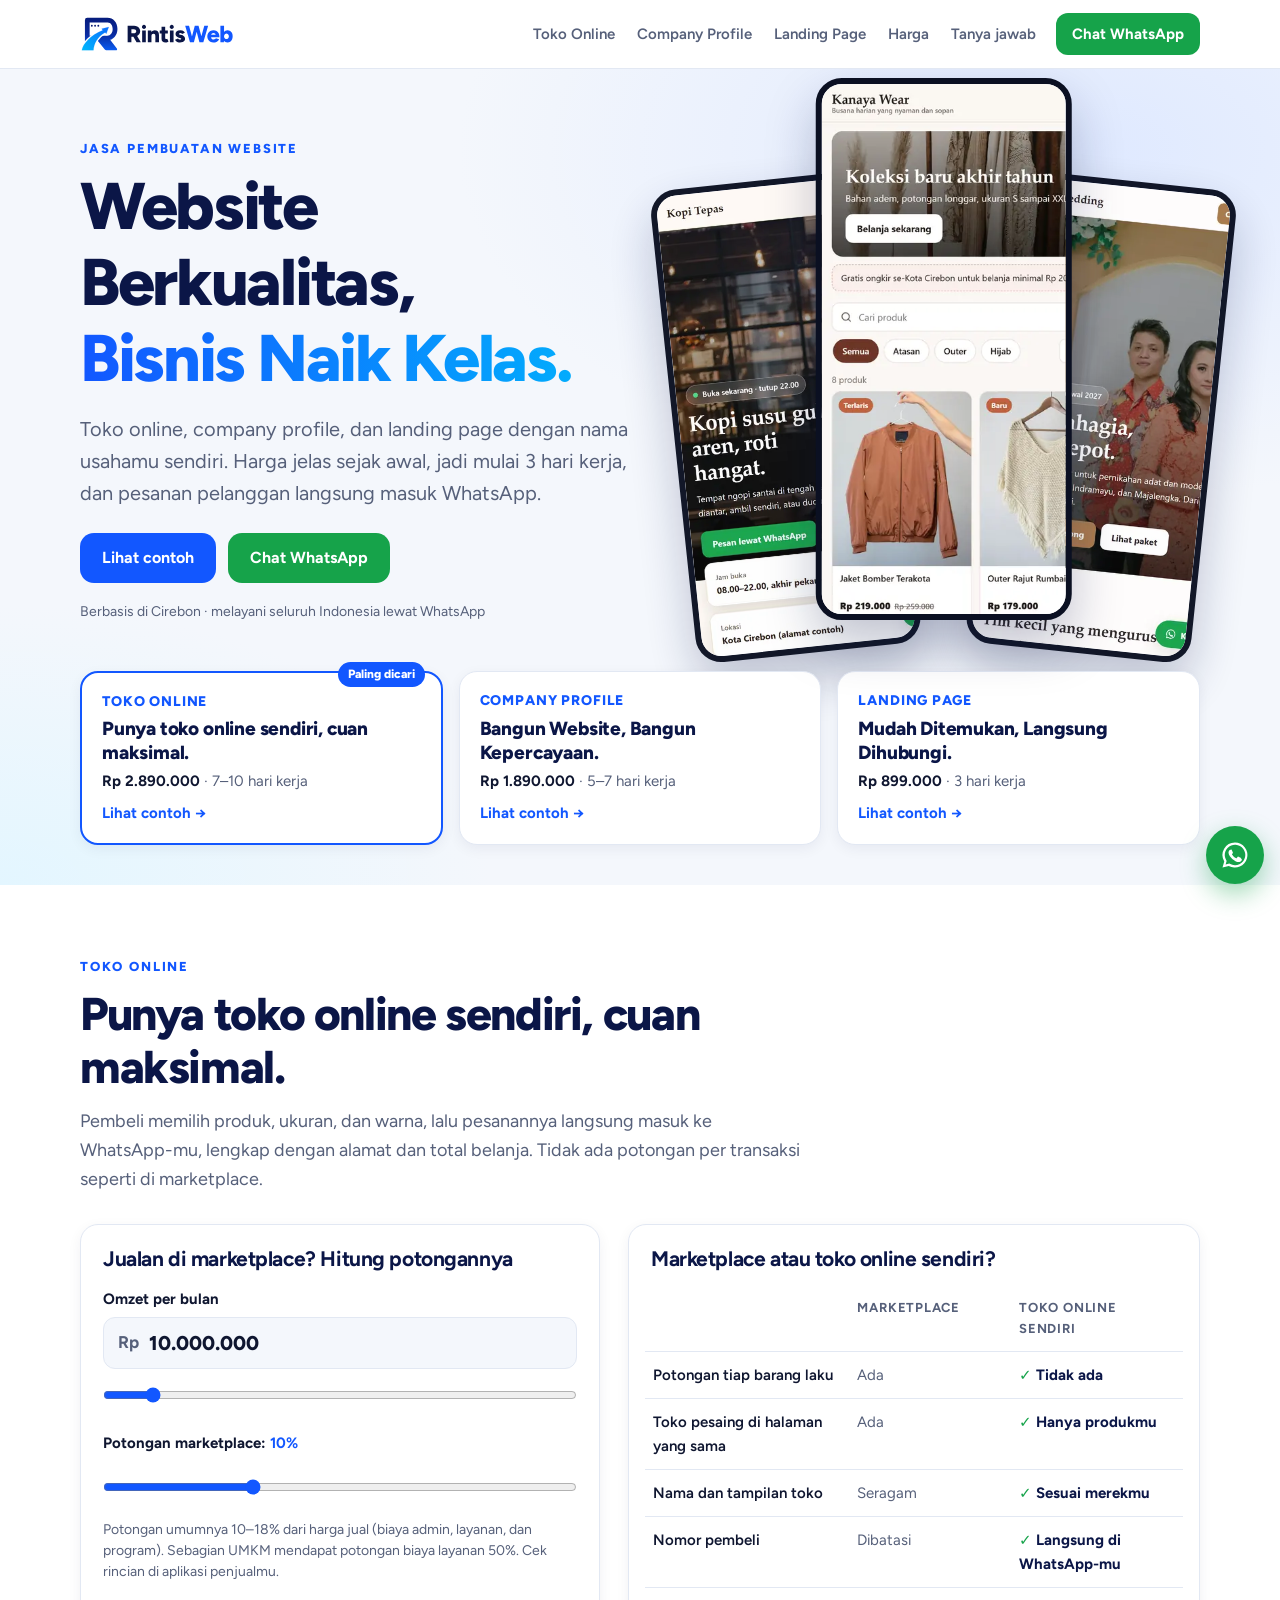
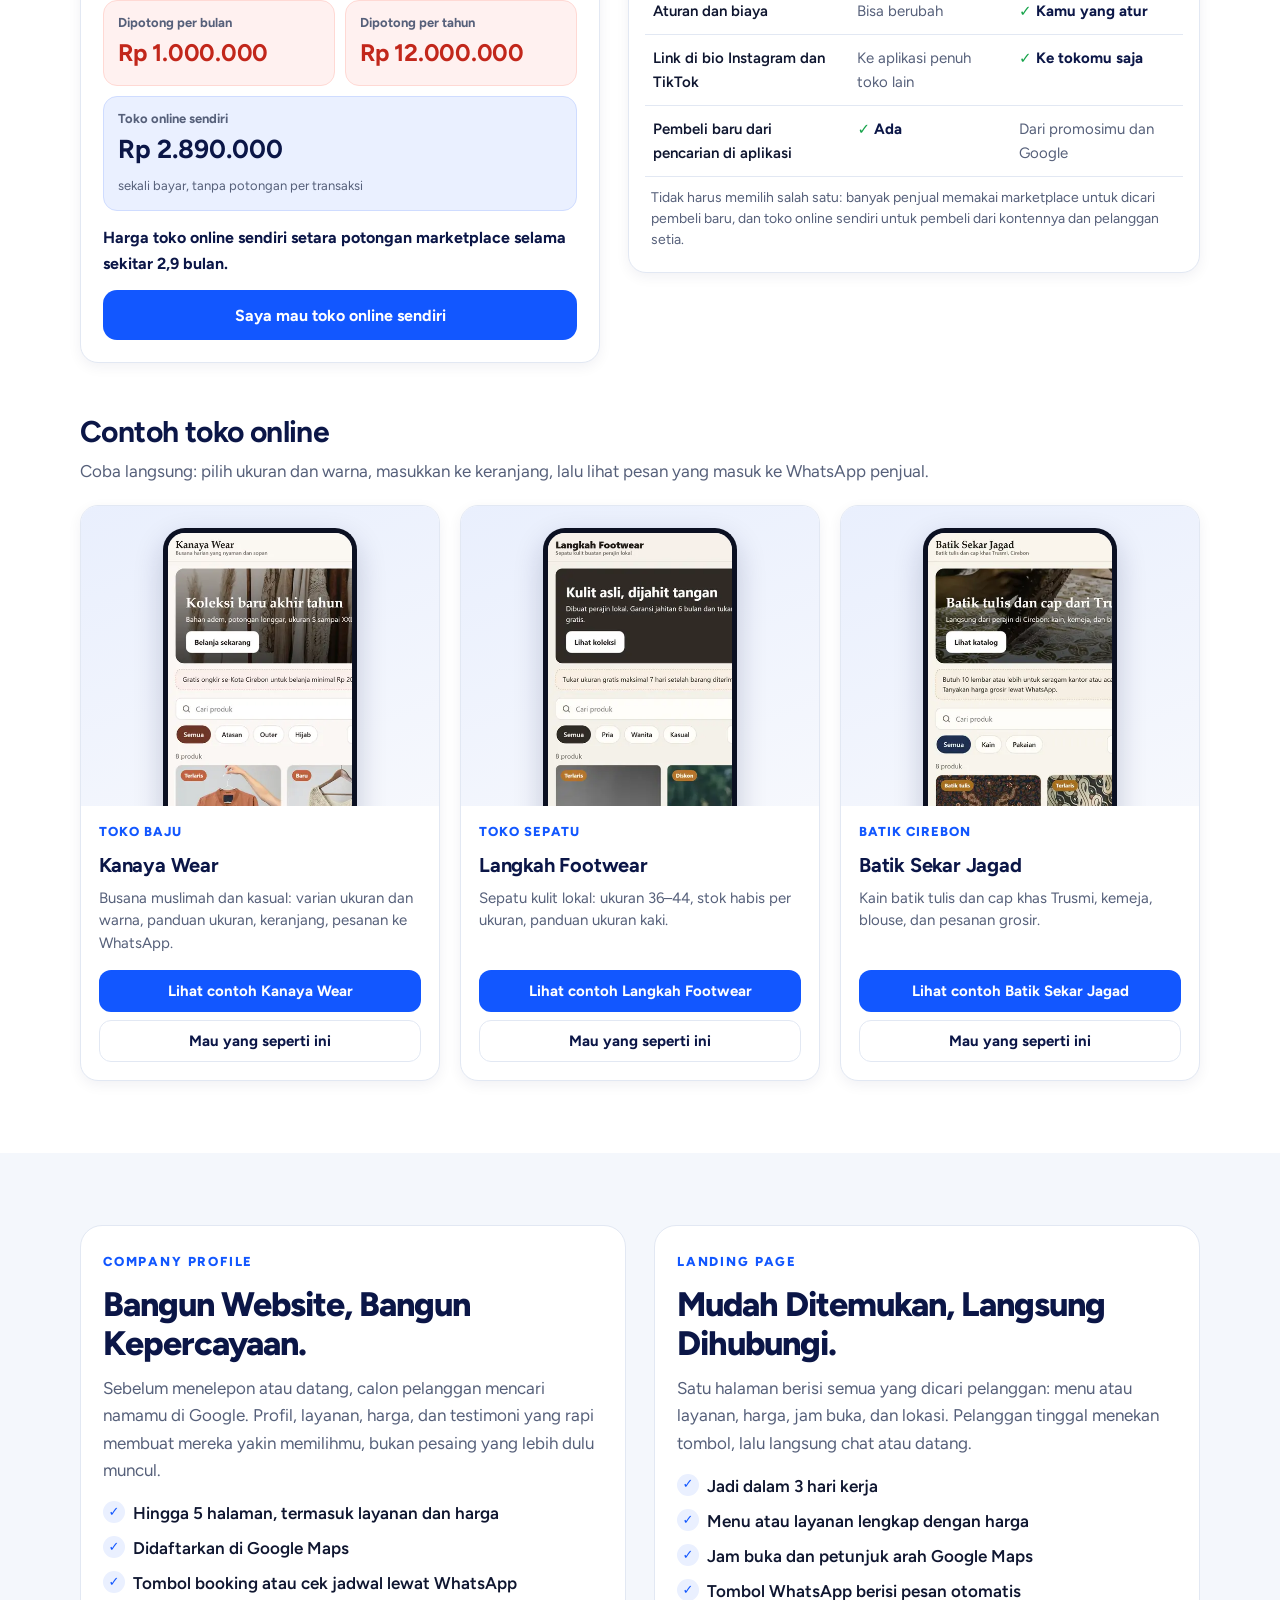
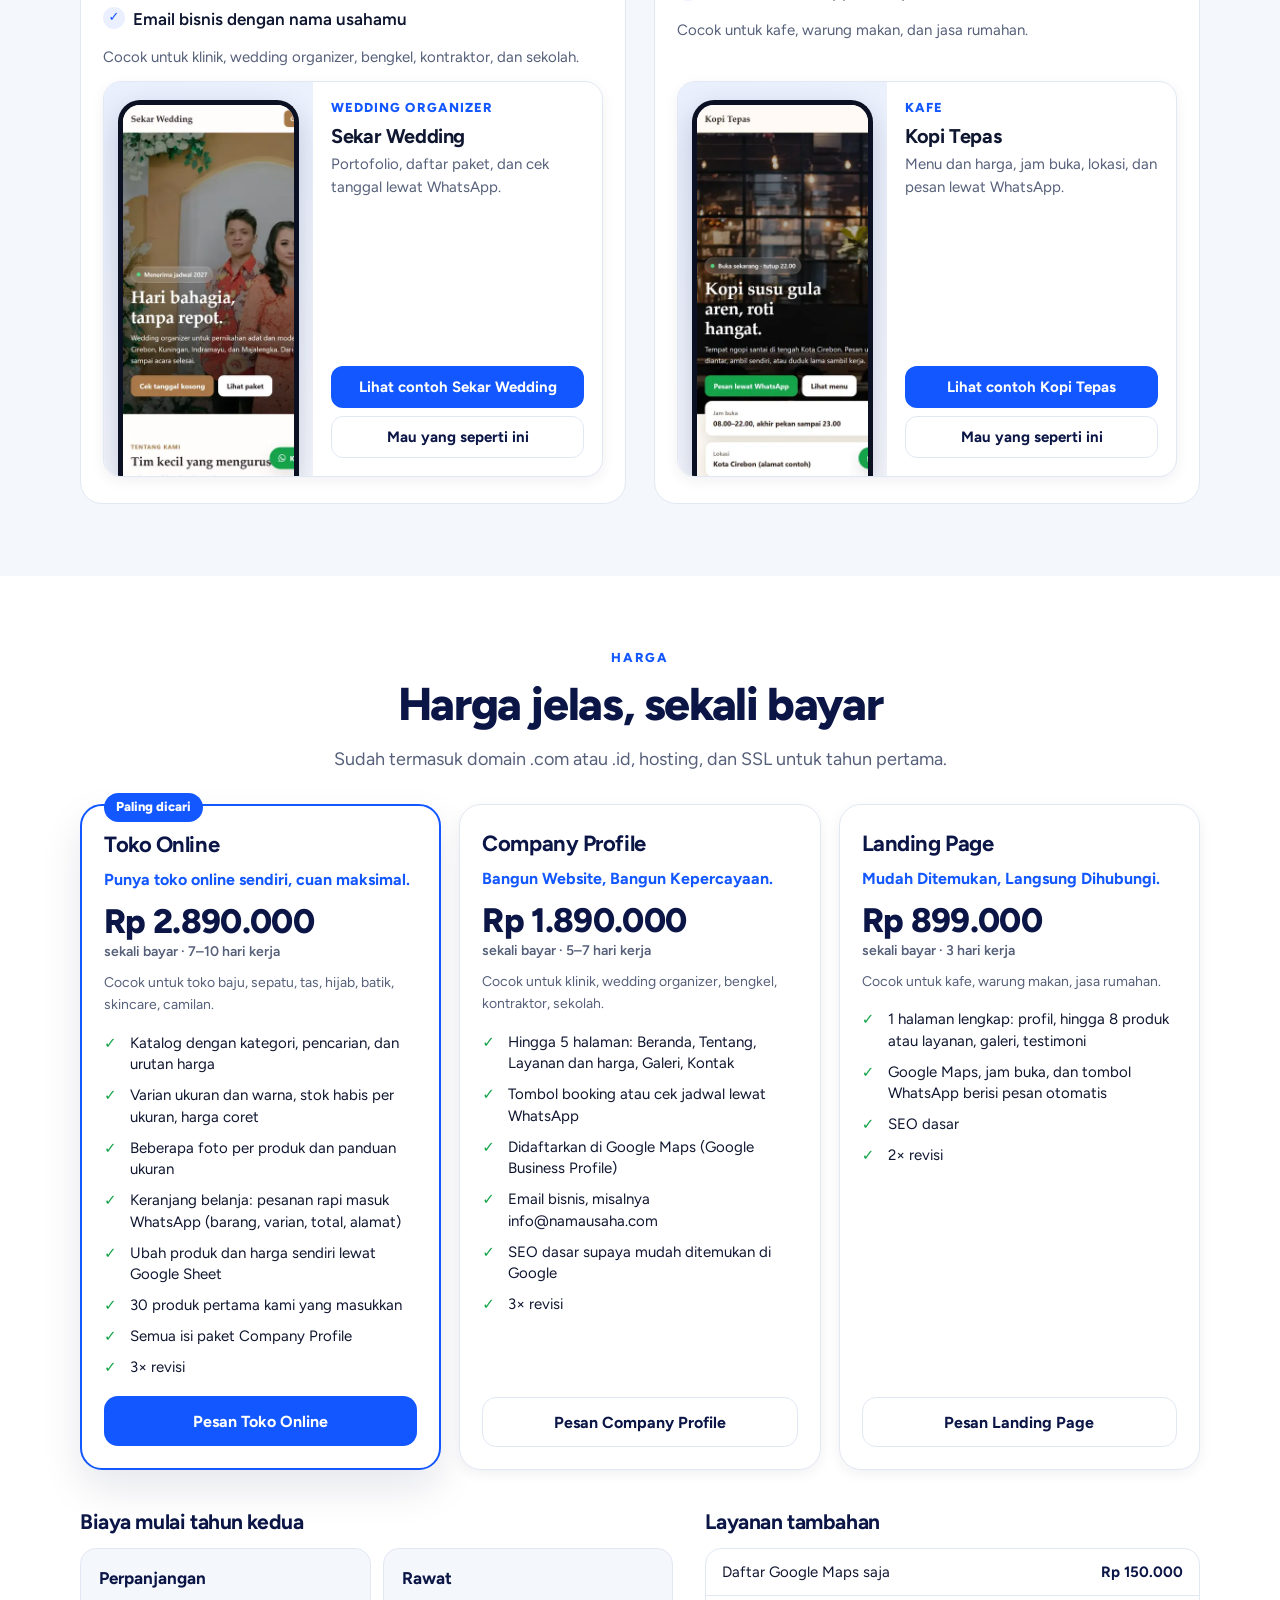
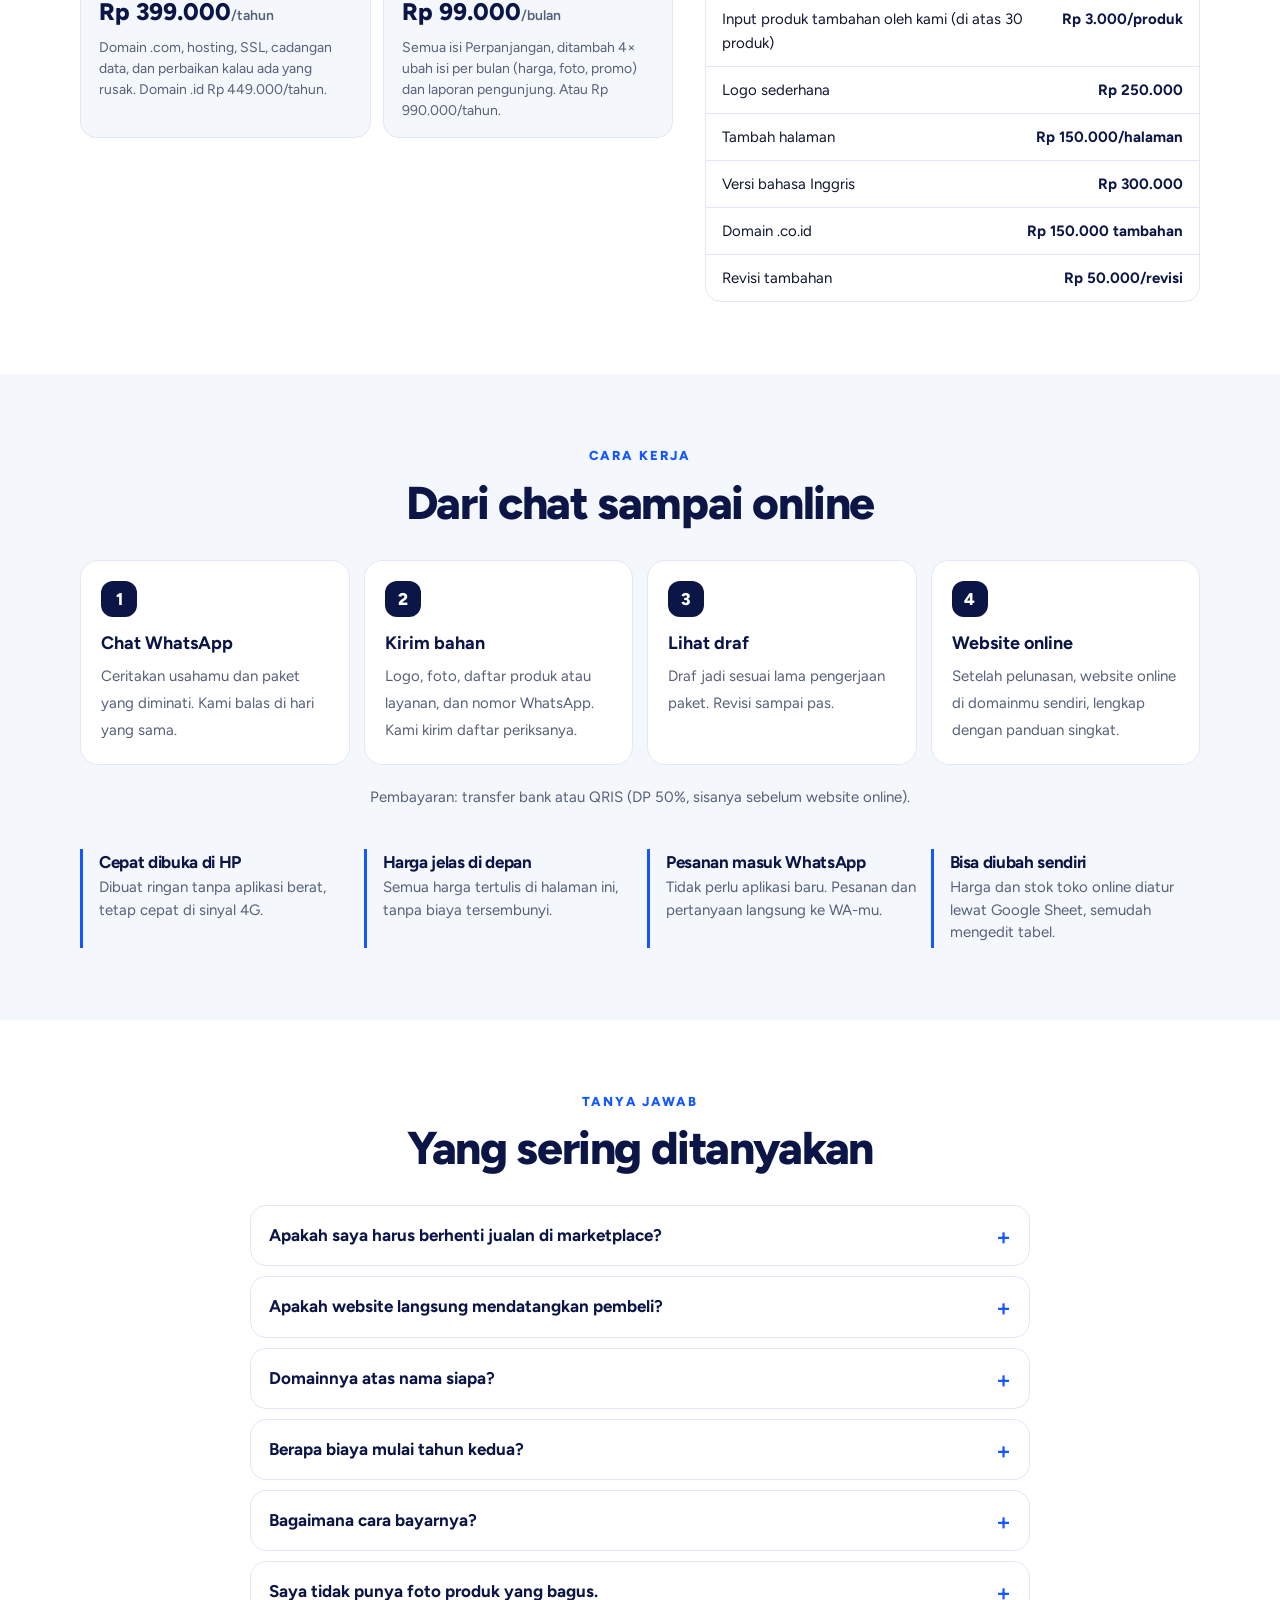
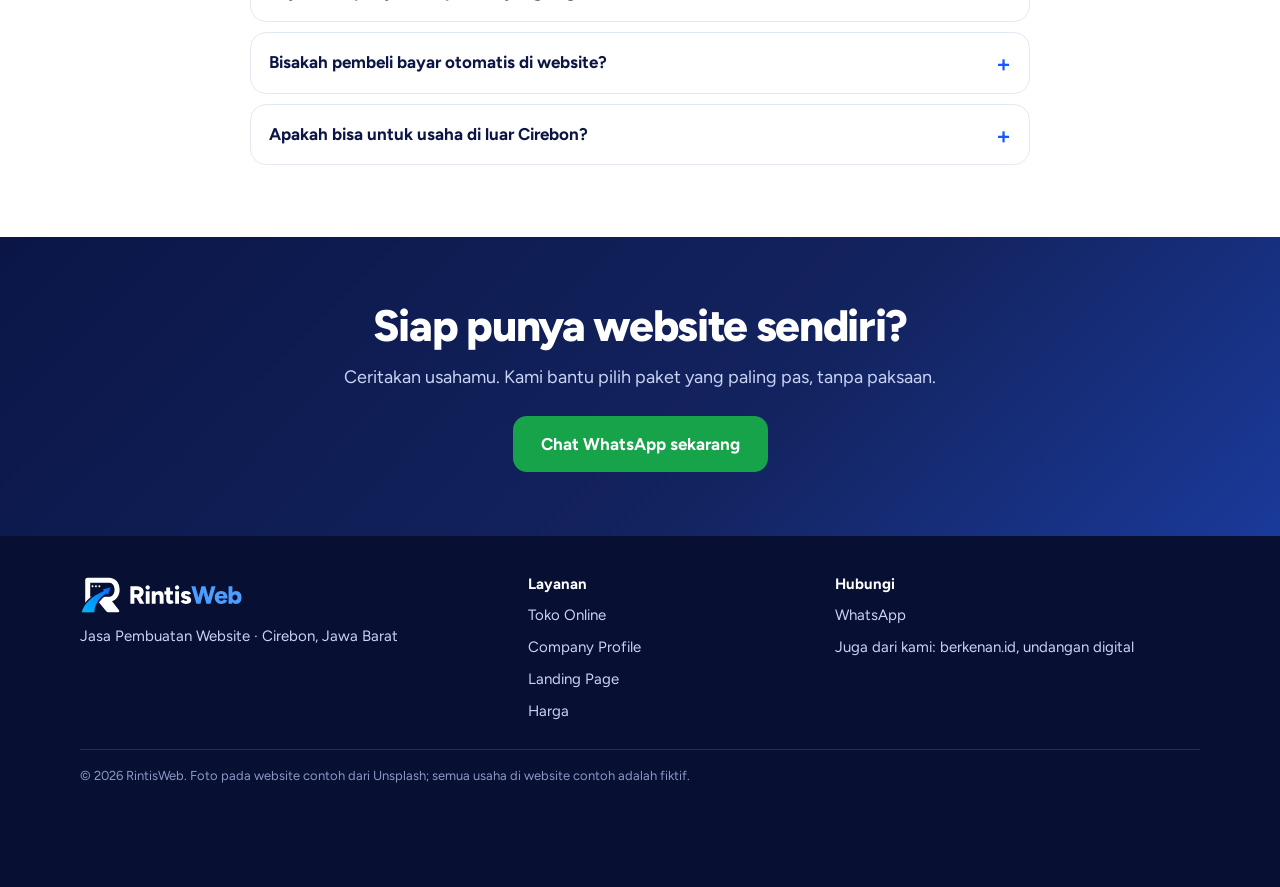
==== index.html @ 44db25ad "Situs jualan RintisWeb: paket, kalkulator, 5 contoh, template klien - Situs jualan jasa pembuatan we" ====
<!doctype html>
<html lang="id">
<head>
<meta charset="utf-8">
<meta name="viewport" content="width=device-width, initial-scale=1">
<title>RintisWeb · Jasa Pembuatan Website dan Toko Online di Cirebon</title>
<meta name="description" content="Jasa pembuatan website di Cirebon: toko online, company profile, dan landing page dengan nama usahamu sendiri. Harga jelas sejak awal, jadi mulai 3 hari kerja, dan pesanan pelanggan langsung masuk WhatsApp.">
<link rel="canonical" href="https://ivan42118.github.io/rintisweb/">
<meta name="theme-color" content="#0b1647">
<meta property="og:type" content="website">
<meta property="og:locale" content="id_ID">
<meta property="og:site_name" content="RintisWeb">
<meta property="og:title" content="RintisWeb · Website Berkualitas, Bisnis Naik Kelas">
<meta property="og:description" content="Toko online, company profile, dan landing page dengan nama usahamu sendiri. Harga jelas, pesanan langsung masuk WhatsApp.">
<meta property="og:url" content="https://ivan42118.github.io/rintisweb/">
<meta property="og:image" content="https://ivan42118.github.io/rintisweb/assets/og.jpg">
<meta property="og:image:width" content="1200">
<meta property="og:image:height" content="630">
<meta property="og:image:alt" content="RintisWeb, jasa pembuatan website: Website Berkualitas, Bisnis Naik Kelas">
<meta name="twitter:card" content="summary_large_image">
<link rel="icon" href="assets/logo/favicon.svg" type="image/svg+xml">
<link rel="icon" href="assets/logo/favicon.ico" sizes="any">
<link rel="apple-touch-icon" href="assets/logo/png/apple-touch-icon.png">
<link rel="manifest" href="site.webmanifest">
<link rel="preload" href="assets/fonts/figtree.woff" as="font" type="font/woff" crossorigin>
<link rel="stylesheet" href="assets/landing.css?v=20261126e">
<script type="application/ld+json">
{
  "@context": "https://schema.org",
  "@type": "ProfessionalService",
  "@id": "https://ivan42118.github.io/rintisweb/#usaha",
  "name": "RintisWeb",
  "slogan": "Website Berkualitas, Bisnis Naik Kelas",
  "description": "Jasa pembuatan website: toko online, company profile, dan landing page untuk usaha di Cirebon dan seluruh Indonesia.",
  "url": "https://ivan42118.github.io/rintisweb/",
  "logo": "https://ivan42118.github.io/rintisweb/assets/logo/png/icon-512.png",
  "image": "https://ivan42118.github.io/rintisweb/assets/og.jpg",
  "telephone": "+62-895-3861-24189",
  "address": { "@type": "PostalAddress", "addressLocality": "Cirebon", "addressRegion": "Jawa Barat", "addressCountry": "ID" },
  "areaServed": [{ "@type": "City", "name": "Cirebon" }, { "@type": "Country", "name": "Indonesia" }],
  "knowsAbout": ["Jasa pembuatan website", "Toko online", "Company profile", "Landing page"]
}
</script>
</head>
<body>
<a class="lewati" href="#utama">Lewati ke isi</a>
<p class="peringatan-config" id="peringatan" hidden>Nomor WhatsApp belum diatur. Isi bagian <b>whatsapp</b> di config.js.</p>

<header class="kepala">
  <div class="wadah">
    <a class="logo" href="#" aria-label="RintisWeb, ke atas halaman"><img src="assets/logo/rintisweb-logo-warna.svg" alt="RintisWeb" width="190" height="44"></a>
    <nav aria-label="Utama"><ul>
      <li><a href="#toko-online">Toko Online</a></li>
      <li><a href="#layanan-lain">Company Profile</a></li>
      <li><a href="#layanan-lain">Landing Page</a></li>
      <li><a href="#harga">Harga</a></li>
      <li><a href="#tanya-jawab">Tanya jawab</a></li>
    </ul></nav>
    <a class="tombol tombol-wa tombol-kecil" data-wa>Chat WhatsApp</a>
  </div>
</header>

<main id="utama">

  <section class="hero" aria-labelledby="judul-hero">
    <div class="wadah hero-isi">
      <div class="hero-teks">
        <p class="label-atas">Jasa Pembuatan Website</p>
        <h1 id="judul-hero">Website Berkualitas, <span>Bisnis Naik Kelas.</span></h1>
        <p class="hero-sub">Toko online, company profile, dan landing page dengan nama usahamu sendiri. Harga jelas sejak awal, jadi mulai 3 hari kerja, dan pesanan pelanggan langsung masuk WhatsApp.</p>
        <div class="aksi">
          <a class="tombol tombol-utama" href="#contoh-toko">Lihat contoh</a>
          <a class="tombol tombol-wa" data-wa>Chat WhatsApp</a>
        </div>
        <p class="hero-catatan">Berbasis di Cirebon &middot; melayani seluruh Indonesia lewat WhatsApp</p>
      </div>
      <div class="hero-hp" aria-hidden="true">
        <img class="hp hp-kiri" src="assets/contoh/kopi-tepas.webp" alt="" width="360" height="780">
        <img class="hp hp-tengah" src="assets/contoh/kanaya-wear.webp" alt="" width="360" height="780" fetchpriority="high">
        <img class="hp hp-kanan" src="assets/contoh/sekar-wedding.webp" alt="" width="360" height="780">
      </div>
      <div class="hero-layanan">
        <h2 class="tersembunyi">Pilih layanan</h2>
        <div class="kartu-layanan" id="kartu-layanan"></div>
      </div>
    </div>
  </section>

  <section class="bagian" id="toko-online" aria-labelledby="h-toko">
    <div class="wadah">
      <div class="kepala-bagian">
        <p class="label-atas">Toko Online</p>
        <h2 id="h-toko">Punya toko online sendiri, cuan maksimal.</h2>
        <p>Pembeli memilih produk, ukuran, dan warna, lalu pesanannya langsung masuk ke WhatsApp-mu, lengkap dengan alamat dan total belanja. Tidak ada potongan per transaksi seperti di marketplace.</p>
      </div>

      <div class="toko-grid">
        <div class="kalkulator" id="kalkulator">
          <h3>Jualan di marketplace? Hitung potongannya</h3>
          <label class="label-input" for="omzet">Omzet per bulan</label>
          <div class="input-rp"><span>Rp</span><input id="omzet" inputmode="numeric" autocomplete="off" value="10.000.000"></div>
          <input class="geser" type="range" id="omzet-geser" min="1000000" max="100000000" step="500000" value="10000000" aria-label="Geser omzet per bulan">
          <label class="label-input" for="persen">Potongan marketplace: <output id="persen-teks" for="persen">10%</output></label>
          <input class="geser" type="range" id="persen" min="1" max="30" step="0.5" value="10">
          <p class="ket">Potongan umumnya 10–18% dari harga jual (biaya admin, layanan, dan program). Sebagian UMKM mendapat potongan biaya layanan 50%. Cek rincian di aplikasi penjualmu.</p>
          <div class="hasil" aria-live="polite">
            <div><span>Dipotong per bulan</span><b id="hasil-bulan">Rp 1.000.000</b></div>
            <div><span>Dipotong per tahun</span><b id="hasil-tahun">Rp 12.000.000</b></div>
          </div>
          <div class="banding">
            <div><span>Toko online sendiri</span><b data-harga-paket="toko-online">Rp 2.890.000</b><small>sekali bayar, tanpa potongan per transaksi</small></div>
          </div>
          <p class="kesimpulan" id="kesimpulan"></p>
          <a class="tombol tombol-utama tombol-penuh" data-wa-paket="toko-online">Saya mau toko online sendiri</a>
        </div>

        <div class="banding-tabel">
          <h3>Marketplace atau toko online sendiri?</h3>
          <div class="tabel-geser">
            <table>
              <thead><tr><th scope="col"><span class="tersembunyi">Hal</span></th><th scope="col">Marketplace</th><th scope="col">Toko online sendiri</th></tr></thead>
              <tbody>
                <tr><th scope="row">Potongan tiap barang laku</th><td data-kolom="Marketplace">Ada</td><td data-kolom="Toko online sendiri" class="unggul">Tidak ada</td></tr>
                <tr><th scope="row">Toko pesaing di halaman yang sama</th><td data-kolom="Marketplace">Ada</td><td data-kolom="Toko online sendiri" class="unggul">Hanya produkmu</td></tr>
                <tr><th scope="row">Nama dan tampilan toko</th><td data-kolom="Marketplace">Seragam</td><td data-kolom="Toko online sendiri" class="unggul">Sesuai merekmu</td></tr>
                <tr><th scope="row">Nomor pembeli</th><td data-kolom="Marketplace">Dibatasi</td><td data-kolom="Toko online sendiri" class="unggul">Langsung di WhatsApp-mu</td></tr>
                <tr><th scope="row">Aturan dan biaya</th><td data-kolom="Marketplace">Bisa berubah</td><td data-kolom="Toko online sendiri" class="unggul">Kamu yang atur</td></tr>
                <tr><th scope="row">Link di bio Instagram dan TikTok</th><td data-kolom="Marketplace">Ke aplikasi penuh toko lain</td><td data-kolom="Toko online sendiri" class="unggul">Ke tokomu saja</td></tr>
                <tr><th scope="row">Pembeli baru dari pencarian di aplikasi</th><td data-kolom="Marketplace" class="unggul">Ada</td><td data-kolom="Toko online sendiri">Dari promosimu dan Google</td></tr>
              </tbody>
            </table>
          </div>
          <p class="ket">Tidak harus memilih salah satu: banyak penjual memakai marketplace untuk dicari pembeli baru, dan toko online sendiri untuk pembeli dari kontennya dan pelanggan setia.</p>
        </div>
      </div>

      <h3 class="judul-contoh" id="contoh-toko">Contoh toko online</h3>
      <p class="sub-contoh">Coba langsung: pilih ukuran dan warna, masukkan ke keranjang, lalu lihat pesan yang masuk ke WhatsApp penjual.</p>
      <div class="grid-contoh" id="contoh-toko-online"></div>
    </div>
  </section>

  <section class="bagian abu" id="layanan-lain" aria-label="Company Profile dan Landing Page">
    <div class="wadah dua-layanan">
      <article class="layanan" id="company-profile" aria-labelledby="h-cp">
        <p class="label-atas">Company Profile</p>
        <h2 id="h-cp">Bangun Website, Bangun Kepercayaan.</h2>
        <p>Sebelum menelepon atau datang, calon pelanggan mencari namamu di Google. Profil, layanan, harga, dan testimoni yang rapi membuat mereka yakin memilihmu, bukan pesaing yang lebih dulu muncul.</p>
        <ul class="centang">
          <li>Hingga 5 halaman, termasuk layanan dan harga</li>
          <li>Didaftarkan di Google Maps</li>
          <li>Tombol booking atau cek jadwal lewat WhatsApp</li>
          <li>Email bisnis dengan nama usahamu</li>
        </ul>
        <p class="cocok">Cocok untuk klinik, wedding organizer, bengkel, kontraktor, dan sekolah.</p>
        <div class="grid-contoh satu" id="contoh-company-profile"></div>
      </article>
      <article class="layanan" id="landing-page" aria-labelledby="h-lp">
        <p class="label-atas">Landing Page</p>
        <h2 id="h-lp">Mudah Ditemukan, Langsung Dihubungi.</h2>
        <p>Satu halaman berisi semua yang dicari pelanggan: menu atau layanan, harga, jam buka, dan lokasi. Pelanggan tinggal menekan tombol, lalu langsung chat atau datang.</p>
        <ul class="centang">
          <li>Jadi dalam 3 hari kerja</li>
          <li>Menu atau layanan lengkap dengan harga</li>
          <li>Jam buka dan petunjuk arah Google Maps</li>
          <li>Tombol WhatsApp berisi pesan otomatis</li>
        </ul>
        <p class="cocok">Cocok untuk kafe, warung makan, dan jasa rumahan.</p>
        <div class="grid-contoh satu" id="contoh-landing-page"></div>
      </article>
    </div>
  </section>

  <section class="bagian" id="harga" aria-labelledby="h-harga">
    <div class="wadah">
      <div class="kepala-bagian tengah">
        <p class="label-atas">Harga</p>
        <h2 id="h-harga">Harga jelas, sekali bayar</h2>
        <p data-termasuk>Sudah termasuk domain .com atau .id, hosting, dan SSL untuk tahun pertama.</p>
      </div>
      <p class="promo" id="promo" hidden></p>
      <div class="grid-paket" id="grid-paket"></div>

      <div class="biaya-lanjut">
        <div>
          <h3>Biaya mulai tahun kedua</h3>
          <div class="grid-perpanjangan" id="grid-perpanjangan"></div>
        </div>
        <div>
          <h3>Layanan tambahan</h3>
          <ul class="daftar-tambahan" id="daftar-tambahan"></ul>
        </div>
      </div>
    </div>
  </section>

  <section class="bagian abu" id="cara-kerja" aria-labelledby="h-cara">
    <div class="wadah">
      <div class="kepala-bagian tengah">
        <p class="label-atas">Cara kerja</p>
        <h2 id="h-cara">Dari chat sampai online</h2>
      </div>
      <ol class="langkah">
        <li><b>Chat WhatsApp</b><span>Ceritakan usahamu dan paket yang diminati. Kami balas di hari yang sama.</span></li>
        <li><b>Kirim bahan</b><span>Logo, foto, daftar produk atau layanan, dan nomor WhatsApp. Kami kirim daftar periksanya.</span></li>
        <li><b>Lihat draf</b><span>Draf jadi sesuai lama pengerjaan paket. Revisi sampai pas.</span></li>
        <li><b>Website online</b><span>Setelah pelunasan, website online di domainmu sendiri, lengkap dengan panduan singkat.</span></li>
      </ol>
      <p class="pembayaran" data-pembayaran>Pembayaran: transfer bank atau QRIS (DP 50%, sisanya sebelum website online).</p>

      <div class="keunggulan">
        <div><h3>Cepat dibuka di HP</h3><p>Dibuat ringan tanpa aplikasi berat, tetap cepat di sinyal 4G.</p></div>
        <div><h3>Harga jelas di depan</h3><p>Semua harga tertulis di halaman ini, tanpa biaya tersembunyi.</p></div>
        <div><h3>Pesanan masuk WhatsApp</h3><p>Tidak perlu aplikasi baru. Pesanan dan pertanyaan langsung ke WA-mu.</p></div>
        <div><h3>Bisa diubah sendiri</h3><p>Harga dan stok toko online diatur lewat Google Sheet, semudah mengedit tabel.</p></div>
      </div>
    </div>
  </section>

  <section class="bagian" id="tanya-jawab" aria-labelledby="h-faq">
    <div class="wadah sempit">
      <div class="kepala-bagian tengah">
        <p class="label-atas">Tanya jawab</p>
        <h2 id="h-faq">Yang sering ditanyakan</h2>
      </div>
      <div class="faq">
        <details><summary>Apakah saya harus berhenti jualan di marketplace?</summary>
          <p>Tidak harus. Banyak penjual memakai keduanya: marketplace untuk dicari pembeli baru, dan website sendiri untuk pembeli dari Instagram, TikTok, WhatsApp, serta pelanggan setia. Pembeli yang datang dari promosimu sendiri tidak perlu kena potongan marketplace.</p></details>
        <details><summary>Apakah website langsung mendatangkan pembeli?</summary>
          <p>Terus terang, tidak otomatis. Website adalah toko milikmu sendiri; pembelinya datang dari promosi di media sosial, WhatsApp, Google, dan pelanggan lama. Kami bantu SEO dasar dan pendaftaran Google Maps supaya usahamu lebih mudah ditemukan.</p></details>
        <details><summary>Domainnya atas nama siapa?</summary>
          <p>Atas nama usahamu. Kami bantu mendaftarkannya, lalu data akses domain kami serahkan kepadamu.</p></details>
        <details><summary>Berapa biaya mulai tahun kedua?</summary>
          <p><span data-isi-perpanjangan>Perpanjangan domain, hosting, dan SSL dibayar per tahun.</span> Kalau ingin kami yang mengurus perubahan isi setiap bulan, pilih paket Rawat. Rinciannya ada di bagian <a href="#harga">Harga</a>.</p></details>
        <details><summary>Bagaimana cara bayarnya?</summary>
          <p data-pembayaran>Transfer bank atau QRIS. DP 50% saat mulai, sisanya sebelum website online.</p></details>
        <details><summary>Saya tidak punya foto produk yang bagus.</summary>
          <p>Foto dari HP sudah cukup asal terang dan latarnya polos. Kami kirim panduan singkat cara memotret produk, lalu kami rapikan potongan dan ukurannya supaya seragam.</p></details>
        <details><summary>Bisakah pembeli bayar otomatis di website?</summary>
          <p>Saat ini pembayaran dikonfirmasi lewat WhatsApp (QRIS atau transfer), cara yang paling akrab bagi pembeli. Pembayaran otomatis bisa ditambahkan dengan biaya terpisah; ceritakan dulu kebutuhanmu.</p></details>
        <details><summary>Apakah bisa untuk usaha di luar Cirebon?</summary>
          <p>Bisa. Semua proses lewat WhatsApp, jadi kami melayani usaha di seluruh Indonesia.</p></details>
      </div>
    </div>
  </section>

  <section class="ajakan" aria-labelledby="h-ajakan">
    <div class="wadah">
      <h2 id="h-ajakan">Siap punya website sendiri?</h2>
      <p>Ceritakan usahamu. Kami bantu pilih paket yang paling pas, tanpa paksaan.</p>
      <a class="tombol tombol-wa tombol-besar" data-wa>Chat WhatsApp sekarang</a>
    </div>
  </section>

</main>

<footer class="kaki">
  <div class="wadah">
    <div class="kaki-merek">
      <img src="assets/logo/rintisweb-logo-putih.svg" alt="RintisWeb" width="170" height="40" loading="lazy">
      <p><span data-tagline>Jasa Pembuatan Website</span> &middot; <span data-kota>Cirebon, Jawa Barat</span></p>
    </div>
    <div>
      <h2>Layanan</h2>
      <ul><li><a href="#toko-online">Toko Online</a></li><li><a href="#company-profile">Company Profile</a></li><li><a href="#landing-page">Landing Page</a></li><li><a href="#harga">Harga</a></li></ul>
    </div>
    <div>
      <h2>Hubungi</h2>
      <ul><li><a data-wa>WhatsApp</a></li><li id="kaki-instagram" hidden><a target="_blank" rel="noopener">Instagram</a></li><li><a href="https://ivan42118.github.io/berkenan.id/" target="_blank" rel="noopener">Juga dari kami: berkenan.id, undangan digital</a></li></ul>
    </div>
    <p class="kecil">&copy; <span id="tahun">2026</span> RintisWeb. Foto pada website contoh dari Unsplash; semua usaha di website contoh adalah fiktif.</p>
  </div>
</footer>

<a class="wa-melayang" data-wa aria-label="Chat WhatsApp RintisWeb"><svg viewBox="0 0 24 24" fill="currentColor" aria-hidden="true"><path d="M12 2a10 10 0 0 0-8.6 15.1L2 22l5-1.3A10 10 0 1 0 12 2Zm0 18.2a8.2 8.2 0 0 1-4.2-1.2l-.3-.2-3 .8.8-2.9-.2-.3A8.2 8.2 0 1 1 12 20.2Zm4.5-6.1c-.2-.1-1.5-.7-1.7-.8-.2-.1-.4-.1-.6.1l-.8 1c-.1.2-.3.2-.5.1a6.7 6.7 0 0 1-3.3-2.9c-.3-.4.2-.4.7-1.3.1-.2 0-.3 0-.4l-.8-1.8c-.2-.5-.4-.4-.6-.4h-.5a1 1 0 0 0-.7.3 3 3 0 0 0-.9 2.2 5.2 5.2 0 0 0 1.1 2.7 11.8 11.8 0 0 0 4.5 4c1.7.7 2.3.8 3.2.6.5-.1 1.5-.6 1.7-1.2.2-.6.2-1.1.1-1.2l-.4-.2Z"/></svg></a>

<script src="config.js?v=20261126b"></script>
<script src="assets/landing.js?v=20261126c"></script>
</body>
</html>
---- assets/landing.css ----
/* Situs jualan RintisWeb */
@font-face {
  font-family: "Figtree";
  src: url("fonts/figtree.woff") format("woff");
  font-weight: 300 900;
  font-style: normal;
  font-display: swap;
}
:root {
  --navy: #0b1647;
  --navy-2: #13235f;
  --biru: #1257ff;
  --biru-tua: #0a45d6;
  --biru-muda: #eaf0ff;
  --cyan: #00b8fc;
  --latar: #ffffff;
  --latar-2: #f4f7fc;
  --kartu: #ffffff;
  --teks: #0f1630;
  --redup: #56607a;
  --garis: #e2e8f3;
  --wa: #16a34a;
  --wa-tua: #12873d;
  --radius: 18px;
  --bayang: 0 18px 40px rgba(11, 22, 71, .10);
  --bayang-kecil: 0 4px 14px rgba(11, 22, 71, .06);
  --font: "Figtree", system-ui, -apple-system, "Segoe UI", Roboto, Arial, sans-serif;
}
* { box-sizing: border-box; }
html { -webkit-text-size-adjust: 100%; scroll-behavior: smooth; scroll-padding-top: 76px; }
body { margin: 0; background: var(--latar); color: var(--teks); font: 17px/1.6 var(--font); }
img { max-width: 100%; height: auto; display: block; }
a { color: var(--biru); }
button, input, select { font: inherit; color: inherit; }
h1, h2, h3 { line-height: 1.15; letter-spacing: -.02em; margin: 0; }
:focus-visible { outline: 3px solid var(--cyan); outline-offset: 2px; }
.wadah { width: 100%; max-width: 1160px; margin: 0 auto; padding: 0 20px; }
.wadah.sempit { max-width: 820px; }
.tersembunyi { position: absolute !important; width: 1px; height: 1px; overflow: hidden; clip: rect(0 0 0 0); white-space: nowrap; }
.lewati { position: absolute; left: 12px; top: -60px; z-index: 100; background: var(--navy); color: #fff; padding: 10px 14px; border-radius: 10px; }
.lewati:focus { top: 12px; }
.peringatan-config { margin: 0; background: #fef3c7; color: #78350f; text-align: center; padding: 10px; font-size: 15px; }

/* Tombol */
.tombol { display: inline-flex; align-items: center; justify-content: center; gap: 8px; min-height: 50px; padding: 0 22px; border-radius: 14px; border: 0; font-weight: 700; font-size: 16px; text-decoration: none; cursor: pointer; transition: background-color .15s ease, transform .15s ease; line-height: 1.2; text-align: center; }
.tombol:active { transform: translateY(1px); }
.tombol-utama { background: var(--biru); color: #fff; }
.tombol-utama:hover { background: var(--biru-tua); }
.tombol-wa { background: var(--wa); color: #fff; }
.tombol-wa:hover { background: var(--wa-tua); }
.tombol-garis { background: #fff; color: var(--navy); border: 1.5px solid var(--garis); }
.tombol-garis:hover { border-color: var(--biru); color: var(--biru); }
.tombol-kecil { min-height: 42px; padding: 0 16px; font-size: 15px; border-radius: 12px; }
.tombol-besar { min-height: 56px; padding: 0 28px; font-size: 17px; }
.tombol-penuh { width: 100%; }

/* Header */
.kepala { position: sticky; top: 0; z-index: 30; background: rgba(255,255,255,.92); backdrop-filter: saturate(1.5) blur(10px); -webkit-backdrop-filter: saturate(1.5) blur(10px); border-bottom: 1px solid var(--garis); }
.kepala .wadah { display: flex; align-items: center; gap: 20px; height: 68px; }
.logo { margin-right: auto; display: block; }
.logo img { height: 36px; width: auto; }
.kepala nav ul { display: none; list-style: none; margin: 0; padding: 0; gap: 22px; }
.kepala nav a { color: var(--redup); text-decoration: none; font-weight: 600; font-size: 15px; }
.kepala nav a:hover { color: var(--navy); }
@media (min-width: 1000px) { .kepala nav ul { display: flex; } }
@media (max-width: 380px) { .kepala .tombol-kecil { padding: 0 12px; font-size: 14px; } .logo img { height: 30px; } }

/* Hero */
.hero { background: radial-gradient(900px 500px at 85% 10%, #dfe9ff 0%, rgba(223,233,255,0) 70%), radial-gradient(700px 400px at 0% 100%, #e3f6ff 0%, rgba(227,246,255,0) 70%), var(--latar-2); padding: 34px 0 40px; overflow: hidden; }
.hero-isi { display: grid; grid-template-columns: minmax(0, 1fr); gap: 26px; align-items: center; grid-template-areas: "teks" "layanan" "hp"; }
.hero-teks { grid-area: teks; }
.hero-hp { grid-area: hp; }
.hero-layanan { grid-area: layanan; }
@media (min-width: 960px) { .hero-isi { grid-template-columns: 1.05fr .95fr; grid-template-areas: "teks hp" "layanan layanan"; column-gap: 40px; row-gap: 10px; padding-top: 18px; } }
@media (max-width: 520px) {
  .aksi .tombol { flex: 1 1 0; min-width: 0; padding: 0 12px; font-size: 15px; }
  .hero-sub { margin: 14px 0 20px; }
}
.label-atas { margin: 0 0 10px; font-size: 13px; font-weight: 800; letter-spacing: .14em; text-transform: uppercase; color: var(--biru); }
.hero h1 { font-size: clamp(38px, 9vw, 66px); font-weight: 800; letter-spacing: -.035em; color: var(--navy); }
.hero h1 span { display: block; background: linear-gradient(90deg, var(--biru), var(--cyan)); -webkit-background-clip: text; background-clip: text; color: transparent; }
.hero-sub { font-size: clamp(17px, 2.4vw, 20px); color: var(--redup); margin: 16px 0 24px; max-width: 34em; }
.aksi { display: flex; flex-wrap: wrap; gap: 12px; }
.hero-catatan { margin: 18px 0 0; font-size: 14px; color: var(--redup); }

.hero-hp { position: relative; height: clamp(330px, 92vw, 520px); max-width: 560px; width: 100%; margin: 0 auto; }
@media (min-width: 960px) { .kartu-layanan { margin-top: 20px; } }
.hp { position: absolute; bottom: 0; width: 44%; border-radius: 26px; border: 6px solid #0b1022; background: #0b1022; box-shadow: 0 24px 50px rgba(11, 22, 71, .25); }
.hp-tengah { left: 50%; transform: translateX(-50%); width: 50%; z-index: 2; bottom: 4%; }
.hp-kiri { left: 2%; transform: rotate(-6deg); transform-origin: bottom right; opacity: .97; }
.hp-kanan { right: 2%; transform: rotate(6deg); transform-origin: bottom left; opacity: .97; }

.kartu-layanan { display: grid; gap: 12px; }
@media (min-width: 760px) { .kartu-layanan { grid-template-columns: repeat(3, 1fr); gap: 16px; } }
.kartu-layanan a { position: relative; display: grid; gap: 4px; background: var(--kartu); border: 1px solid var(--garis); border-radius: var(--radius); padding: 18px 20px 18px; text-decoration: none; color: var(--teks); box-shadow: var(--bayang-kecil); transition: transform .15s ease, box-shadow .15s ease, border-color .15s ease; }
.kartu-layanan a:hover { transform: translateY(-2px); box-shadow: var(--bayang); border-color: #c9d6f2; }
.kartu-layanan .unggul { border: 2px solid var(--biru); }
.kartu-layanan .nama { font-size: 14px; font-weight: 800; letter-spacing: .06em; text-transform: uppercase; color: var(--biru); }
.kartu-layanan .slogan { font-size: 19px; font-weight: 800; line-height: 1.25; color: var(--navy); letter-spacing: -.01em; }
.kartu-layanan .harga { font-size: 15px; color: var(--redup); }
.kartu-layanan .harga b { color: var(--teks); }
.kartu-layanan .lencana { position: absolute; top: -11px; right: 16px; background: var(--biru); color: #fff; font-size: 12px; font-weight: 800; padding: 3px 10px; border-radius: 999px; }
.kartu-layanan .panah { color: var(--biru); font-weight: 700; font-size: 15px; margin-top: 4px; }

/* Bagian */
.bagian { padding: 72px 0; }
.bagian.abu { background: var(--latar-2); }
.kepala-bagian { max-width: 720px; margin-bottom: 30px; }
.kepala-bagian.tengah { text-align: center; margin-left: auto; margin-right: auto; }
.kepala-bagian h2 { font-size: clamp(30px, 6vw, 46px); font-weight: 800; color: var(--navy); letter-spacing: -.03em; }
.kepala-bagian p:not(.label-atas) { color: var(--redup); margin: 14px 0 0; font-size: 18px; }

/* Toko online: kalkulator & tabel */
.toko-grid { display: grid; grid-template-columns: minmax(0, 1fr); gap: 20px; align-items: start; }
@media (min-width: 960px) { .toko-grid { grid-template-columns: minmax(0, 1fr) minmax(0, 1.1fr); gap: 28px; } }
.kalkulator, .banding-tabel { background: var(--kartu); border: 1px solid var(--garis); border-radius: var(--radius); padding: 22px; box-shadow: var(--bayang-kecil); }
.kalkulator h3, .banding-tabel h3 { font-size: 21px; color: var(--navy); margin-bottom: 16px; }
.label-input { display: block; font-weight: 700; font-size: 15px; margin: 14px 0 6px; }
.label-input output { color: var(--biru); }
.input-rp { display: flex; align-items: center; border: 1.5px solid var(--garis); border-radius: 12px; background: var(--latar-2); padding: 0 14px; }
.input-rp:focus-within { border-color: var(--biru); }
.input-rp span { font-weight: 700; color: var(--redup); margin-right: 8px; }
.input-rp input { border: 0; background: transparent; height: 50px; width: 100%; font-size: 20px; font-weight: 800; outline: none; }
.geser { width: 100%; margin: 12px 0 2px; accent-color: var(--biru); height: 28px; }
.ket { font-size: 14px; color: var(--redup); margin: 10px 0 0; line-height: 1.5; }
.hasil { display: grid; grid-template-columns: 1fr 1fr; gap: 10px; margin-top: 18px; }
.hasil div, .banding div { border-radius: 14px; padding: 12px 14px; }
.hasil div { background: #fff1f0; border: 1px solid #ffd9d4; }
.hasil span, .banding span { display: block; font-size: 13px; font-weight: 700; color: var(--redup); }
.hasil b { display: block; font-size: clamp(19px, 4.8vw, 24px); color: #c2271b; letter-spacing: -.01em; white-space: nowrap; }
.banding { margin-top: 10px; }
.banding div { background: var(--biru-muda); border: 1px solid #cfdcff; }
.banding b { display: block; font-size: clamp(20px, 5vw, 26px); color: var(--navy); }
.banding small { font-size: 13px; color: var(--redup); }
.kesimpulan { font-weight: 700; color: var(--navy); margin: 14px 0; font-size: 16px; }
.tabel-geser { overflow-x: auto; margin: 0 -6px; }
table { width: 100%; border-collapse: collapse; font-size: 15px; }
th, td { padding: 11px 8px; border-bottom: 1px solid var(--garis); text-align: left; vertical-align: top; }
thead th { font-size: 13px; text-transform: uppercase; letter-spacing: .06em; color: var(--redup); }
tbody th { font-weight: 600; color: var(--teks); width: 38%; }
td { color: var(--redup); }
td.unggul { color: var(--navy); font-weight: 700; }
td.unggul::before { content: "✓ "; color: var(--wa); }


@media (max-width: 640px) {
  .tabel-geser { margin: 0; }
  thead { position: absolute; width: 1px; height: 1px; overflow: hidden; clip: rect(0 0 0 0); }
  tbody tr { display: grid; grid-template-columns: minmax(0, 1fr) minmax(0, 1fr); gap: 6px 8px; padding: 12px 0; border-bottom: 1px solid var(--garis); }
  tbody th { grid-column: 1 / -1; width: auto; padding: 0 0 2px; border: 0; }
  td { padding: 8px 10px; border: 0; border-radius: 10px; background: var(--latar-2); font-size: 14px; line-height: 1.4; }
  td::before, td.unggul::before { content: attr(data-kolom); display: block; font-size: 11px; font-weight: 800; letter-spacing: .05em; text-transform: uppercase; color: var(--redup); margin-bottom: 2px; }
  td.unggul { background: #eafaf0; }
  td.unggul::before { content: attr(data-kolom) " ✓"; color: var(--wa); }
}
@media (max-width: 420px) { .hasil { grid-template-columns: 1fr; } }

/* Contoh */
.judul-contoh { font-size: clamp(24px, 4.5vw, 30px); color: var(--navy); margin-top: 52px; }
.sub-contoh { color: var(--redup); margin: 8px 0 20px; }
.grid-contoh { display: grid; gap: 16px; }
@media (min-width: 720px) { .grid-contoh { grid-template-columns: repeat(3, 1fr); gap: 20px; } .grid-contoh.satu { grid-template-columns: 1fr; } }
.kartu-contoh { display: flex; flex-direction: column; background: var(--kartu); border: 1px solid var(--garis); border-radius: var(--radius); overflow: hidden; box-shadow: var(--bayang-kecil); }
.kartu-contoh .layar { display: block; background: linear-gradient(160deg, #e9effd, #f6f8fd); padding: 22px 22px 0; height: 300px; overflow: hidden; }
.kartu-contoh .layar img { width: 62%; max-width: 230px; margin: 0 auto; border-radius: 22px 22px 0 0; border: 5px solid #0b1022; border-bottom: 0; box-shadow: 0 12px 30px rgba(11,22,71,.2); }
.grid-contoh.satu .kartu-contoh { flex-direction: row; }
.grid-contoh.satu .kartu-contoh .layar { width: 42%; flex: none; height: auto; min-height: 260px; padding: 18px 14px 0; }
.grid-contoh.satu .kartu-contoh .layar img { width: 100%; }
.kartu-contoh .isi { padding: 16px 18px 18px; display: flex; flex-direction: column; gap: 6px; flex: 1; }
.kartu-contoh .jenis { font-size: 13px; font-weight: 800; color: var(--biru); text-transform: uppercase; letter-spacing: .08em; }
.kartu-contoh h4 { margin: 0; font-size: 20px; color: var(--navy); letter-spacing: -.01em; }
.kartu-contoh p { margin: 0; color: var(--redup); font-size: 15px; line-height: 1.5; }
.kartu-contoh .tombol-baris { display: grid; gap: 8px; margin-top: auto; padding-top: 10px; }
@media (max-width: 420px) { .grid-contoh.satu .kartu-contoh { flex-direction: column; } .grid-contoh.satu .kartu-contoh .layar { width: auto; height: 260px; } .grid-contoh.satu .kartu-contoh .layar img { width: 62%; } }

/* Company profile & landing page */
.dua-layanan { display: grid; grid-template-columns: minmax(0, 1fr); gap: 22px; }
@media (min-width: 960px) { .dua-layanan { grid-template-columns: minmax(0, 1fr) minmax(0, 1fr); gap: 28px; } }
.layanan { background: var(--kartu); border: 1px solid var(--garis); border-radius: 22px; padding: 26px 22px; display: flex; flex-direction: column; gap: 12px; }
.layanan h2 { font-size: clamp(26px, 5vw, 34px); color: var(--navy); font-weight: 800; letter-spacing: -.03em; }
.layanan > p { margin: 0; color: var(--redup); }
.layanan .label-atas { margin-bottom: 0; color: var(--biru); }
.centang { list-style: none; margin: 4px 0 0; padding: 0; display: grid; gap: 8px; }
.centang li { position: relative; padding-left: 30px; font-weight: 600; }
.centang li::before { content: "✓"; position: absolute; left: 0; top: 1px; width: 22px; height: 22px; border-radius: 50%; background: var(--biru-muda); color: var(--biru); font-size: 13px; font-weight: 800; display: grid; place-items: center; }
.cocok { font-size: 15px; color: var(--redup) !important; }
.layanan .grid-contoh { margin-top: auto; }

/* Harga */
.promo { text-align: center; background: #fff7e6; border: 1px dashed #f5b544; color: #7a4b00; font-weight: 700; padding: 12px 16px; border-radius: 14px; max-width: 760px; margin: 0 auto 24px; }
.grid-paket { display: grid; grid-template-columns: minmax(0, 1fr); gap: 18px; align-items: stretch; }
@media (min-width: 900px) { .grid-paket { grid-template-columns: repeat(3, 1fr); } }
.paket { position: relative; display: flex; flex-direction: column; gap: 12px; background: var(--kartu); border: 1px solid var(--garis); border-radius: 22px; padding: 26px 22px 22px; box-shadow: var(--bayang-kecil); }
.paket.unggul { border: 2px solid var(--biru); box-shadow: var(--bayang); }
.paket .lencana { position: absolute; top: -13px; left: 22px; background: var(--biru); color: #fff; font-size: 13px; font-weight: 800; padding: 4px 12px; border-radius: 999px; }
.paket h3 { font-size: 22px; color: var(--navy); }
.paket .slogan { margin: 0; color: var(--biru); font-weight: 700; font-size: 16px; line-height: 1.35; }
.paket .harga { font-size: 34px; font-weight: 800; color: var(--navy); letter-spacing: -.02em; line-height: 1.1; }
.paket .harga small { display: block; font-size: 14px; font-weight: 600; color: var(--redup); letter-spacing: 0; margin-top: 4px; }
.paket .info-kecil { margin: 0; font-size: 14px; color: var(--redup); }
.paket ul { list-style: none; margin: 4px 0 6px; padding: 0; display: grid; gap: 9px; font-size: 15px; }
.paket li { position: relative; padding-left: 26px; line-height: 1.45; }
.paket li::before { content: "✓"; position: absolute; left: 0; color: var(--wa); font-weight: 800; }
.paket .tombol { margin-top: auto; }
.biaya-lanjut { display: grid; grid-template-columns: minmax(0, 1fr); gap: 24px; margin-top: 40px; }
@media (min-width: 900px) { .biaya-lanjut { grid-template-columns: minmax(0, 1.2fr) minmax(0, 1fr); gap: 32px; } }
.biaya-lanjut h3 { font-size: 21px; color: var(--navy); margin-bottom: 14px; }
.grid-perpanjangan { display: grid; gap: 12px; }
@media (min-width: 560px) { .grid-perpanjangan { grid-template-columns: 1fr 1fr; } }
.perpanjangan { background: var(--latar-2); border: 1px solid var(--garis); border-radius: 16px; padding: 16px 18px; }
.perpanjangan b { display: block; color: var(--navy); font-size: 17px; }
.perpanjangan .harga { font-size: 24px; font-weight: 800; color: var(--navy); }
.perpanjangan .harga small { font-size: 14px; color: var(--redup); font-weight: 600; }
.perpanjangan p { margin: 6px 0 0; font-size: 14px; color: var(--redup); line-height: 1.5; }
.daftar-tambahan { list-style: none; margin: 0; padding: 0; border: 1px solid var(--garis); border-radius: 16px; overflow: hidden; }
.daftar-tambahan li { display: flex; justify-content: space-between; gap: 12px; padding: 11px 16px; border-bottom: 1px solid var(--garis); font-size: 15px; }
.daftar-tambahan li:last-child { border-bottom: 0; }
.daftar-tambahan b { white-space: nowrap; color: var(--navy); }

/* Cara kerja */
.langkah { list-style: none; counter-reset: langkah; margin: 0; padding: 0; display: grid; gap: 14px; }
@media (min-width: 760px) { .langkah { grid-template-columns: repeat(4, 1fr); } }
.langkah li { counter-increment: langkah; background: var(--kartu); border: 1px solid var(--garis); border-radius: var(--radius); padding: 20px; }
.langkah li::before { content: counter(langkah); display: grid; place-items: center; width: 36px; height: 36px; border-radius: 12px; background: var(--navy); color: #fff; font-weight: 800; margin-bottom: 12px; }
.langkah b { display: block; font-size: 18px; color: var(--navy); margin-bottom: 4px; }
.langkah span { color: var(--redup); font-size: 15px; line-height: 1.5; }
.pembayaran { text-align: center; color: var(--redup); margin: 20px 0 0; font-size: 15px; }
.keunggulan { display: grid; gap: 14px; margin-top: 40px; }
@media (min-width: 760px) { .keunggulan { grid-template-columns: repeat(4, 1fr); } }
.keunggulan div { border-left: 3px solid var(--biru); padding: 4px 0 4px 16px; }
.keunggulan h3 { font-size: 17px; color: var(--navy); margin-bottom: 4px; }
.keunggulan p { margin: 0; color: var(--redup); font-size: 15px; line-height: 1.5; }

/* Tanya jawab */
.faq { display: grid; gap: 10px; }
.faq details { background: var(--kartu); border: 1px solid var(--garis); border-radius: 16px; padding: 0 18px; }
.faq details[open] { box-shadow: var(--bayang-kecil); }
.faq summary { cursor: pointer; list-style: none; padding: 16px 30px 16px 0; font-weight: 700; color: var(--navy); position: relative; }
.faq summary::-webkit-details-marker { display: none; }
.faq summary::after { content: "+"; position: absolute; right: 0; top: 12px; font-size: 24px; color: var(--biru); font-weight: 600; }
.faq details[open] summary::after { content: "−"; }
.faq p { margin: 0 0 16px; color: var(--redup); }

/* Ajakan & kaki */
.ajakan { background: linear-gradient(135deg, var(--navy), var(--navy-2) 60%, #1a3a9a); color: #fff; text-align: center; padding: 64px 0; }
.ajakan h2 { font-size: clamp(30px, 6vw, 44px); font-weight: 800; letter-spacing: -.03em; }
.ajakan p { color: #c9d4f5; margin: 12px 0 24px; font-size: 18px; }
.kaki { background: #070f33; color: #c9d4f5; padding: 40px 0 100px; }
.kaki .wadah { display: grid; gap: 26px; }
@media (min-width: 760px) { .kaki .wadah { grid-template-columns: 1.5fr 1fr 1.3fr; } }
.kaki img { height: 38px; width: auto; }
.kaki p { margin: 10px 0 0; font-size: 15px; }
.kaki h2 { font-size: 15px; color: #fff; margin-bottom: 10px; letter-spacing: 0; }
.kaki ul { list-style: none; margin: 0; padding: 0; display: grid; gap: 8px; font-size: 15px; }
.kaki a { color: #c9d4f5; text-decoration: none; cursor: pointer; }
.kaki a:hover { color: #fff; text-decoration: underline; }
.kaki .kecil { grid-column: 1 / -1; border-top: 1px solid rgba(255,255,255,.12); padding-top: 16px; font-size: 13px; color: #8a98c4; margin: 0; }

.wa-melayang { position: fixed; right: 16px; bottom: 16px; z-index: 25; width: 58px; height: 58px; border-radius: 50%; background: var(--wa); color: #fff; display: grid; place-items: center; box-shadow: 0 10px 26px rgba(22, 163, 74, .4); }
.wa-melayang svg { width: 30px; height: 30px; }

@media (prefers-reduced-motion: reduce) { html { scroll-behavior: auto; } * { transition: none !important; } }
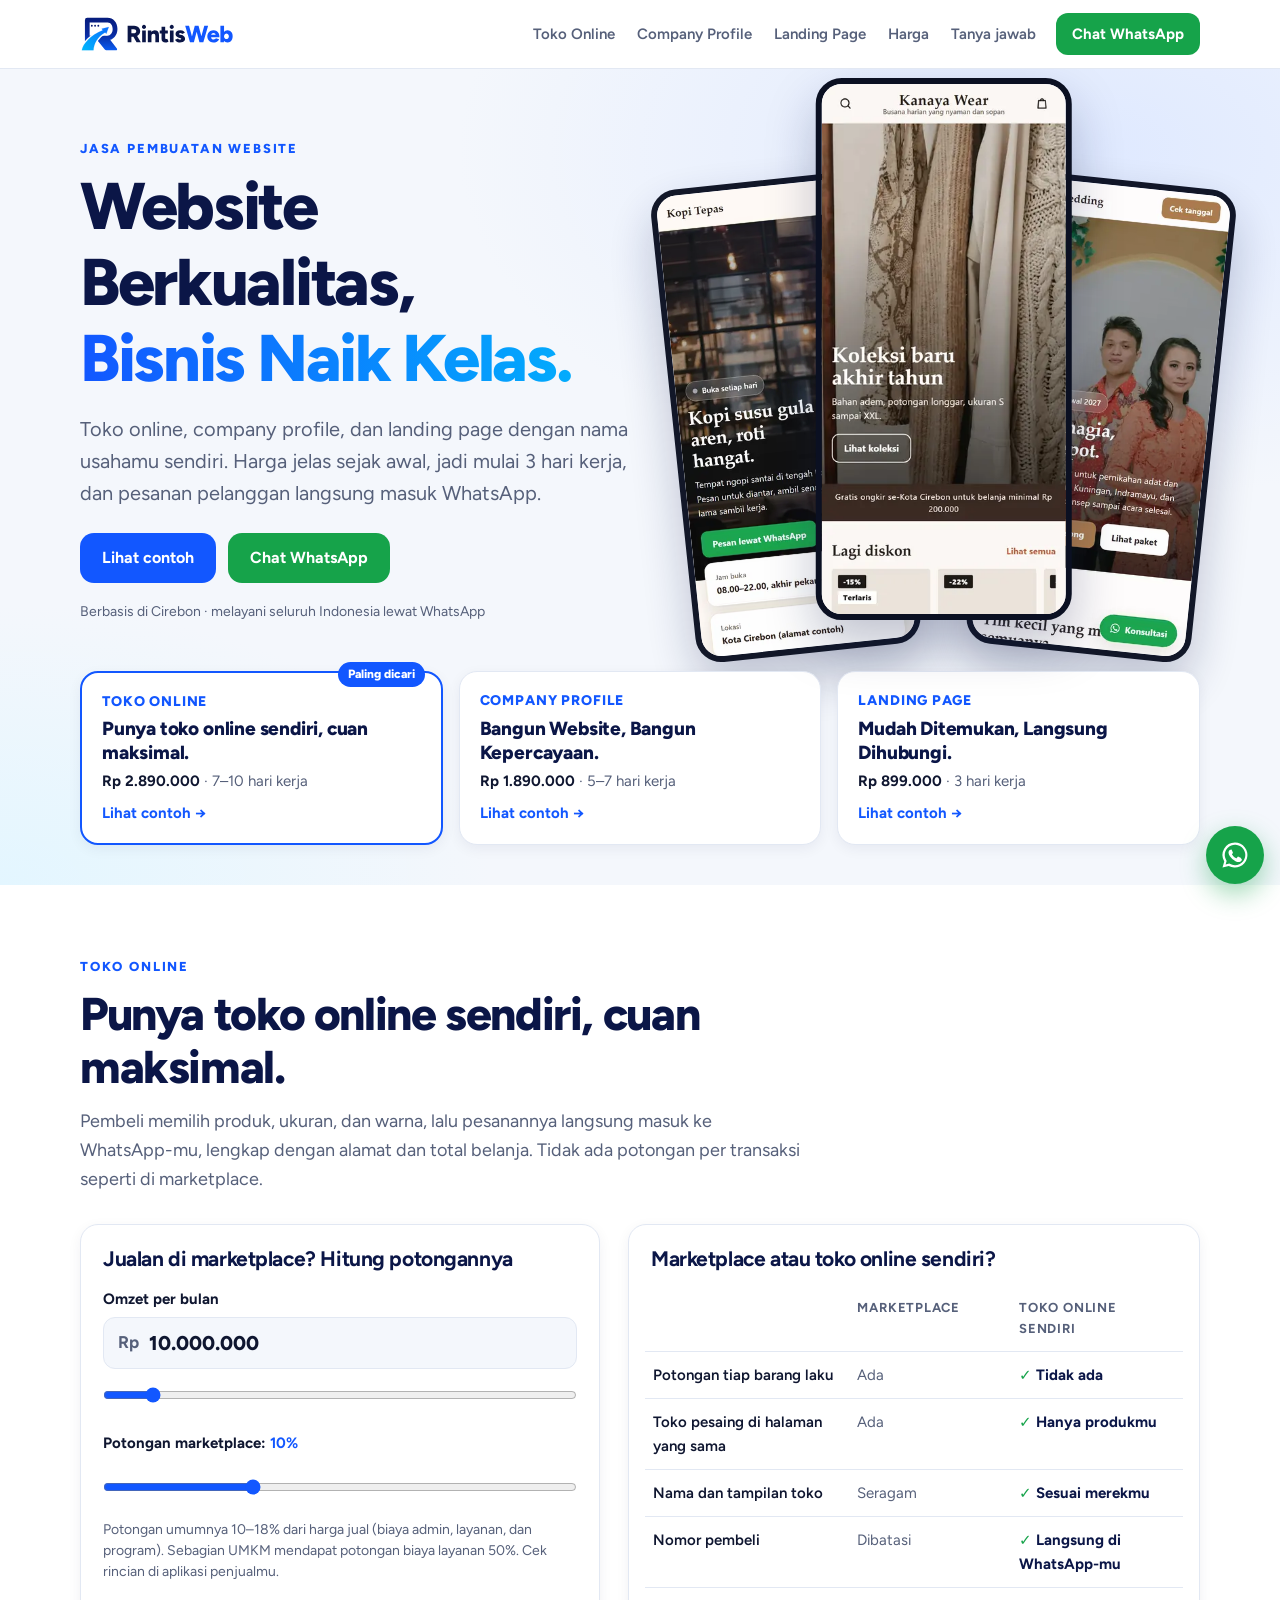
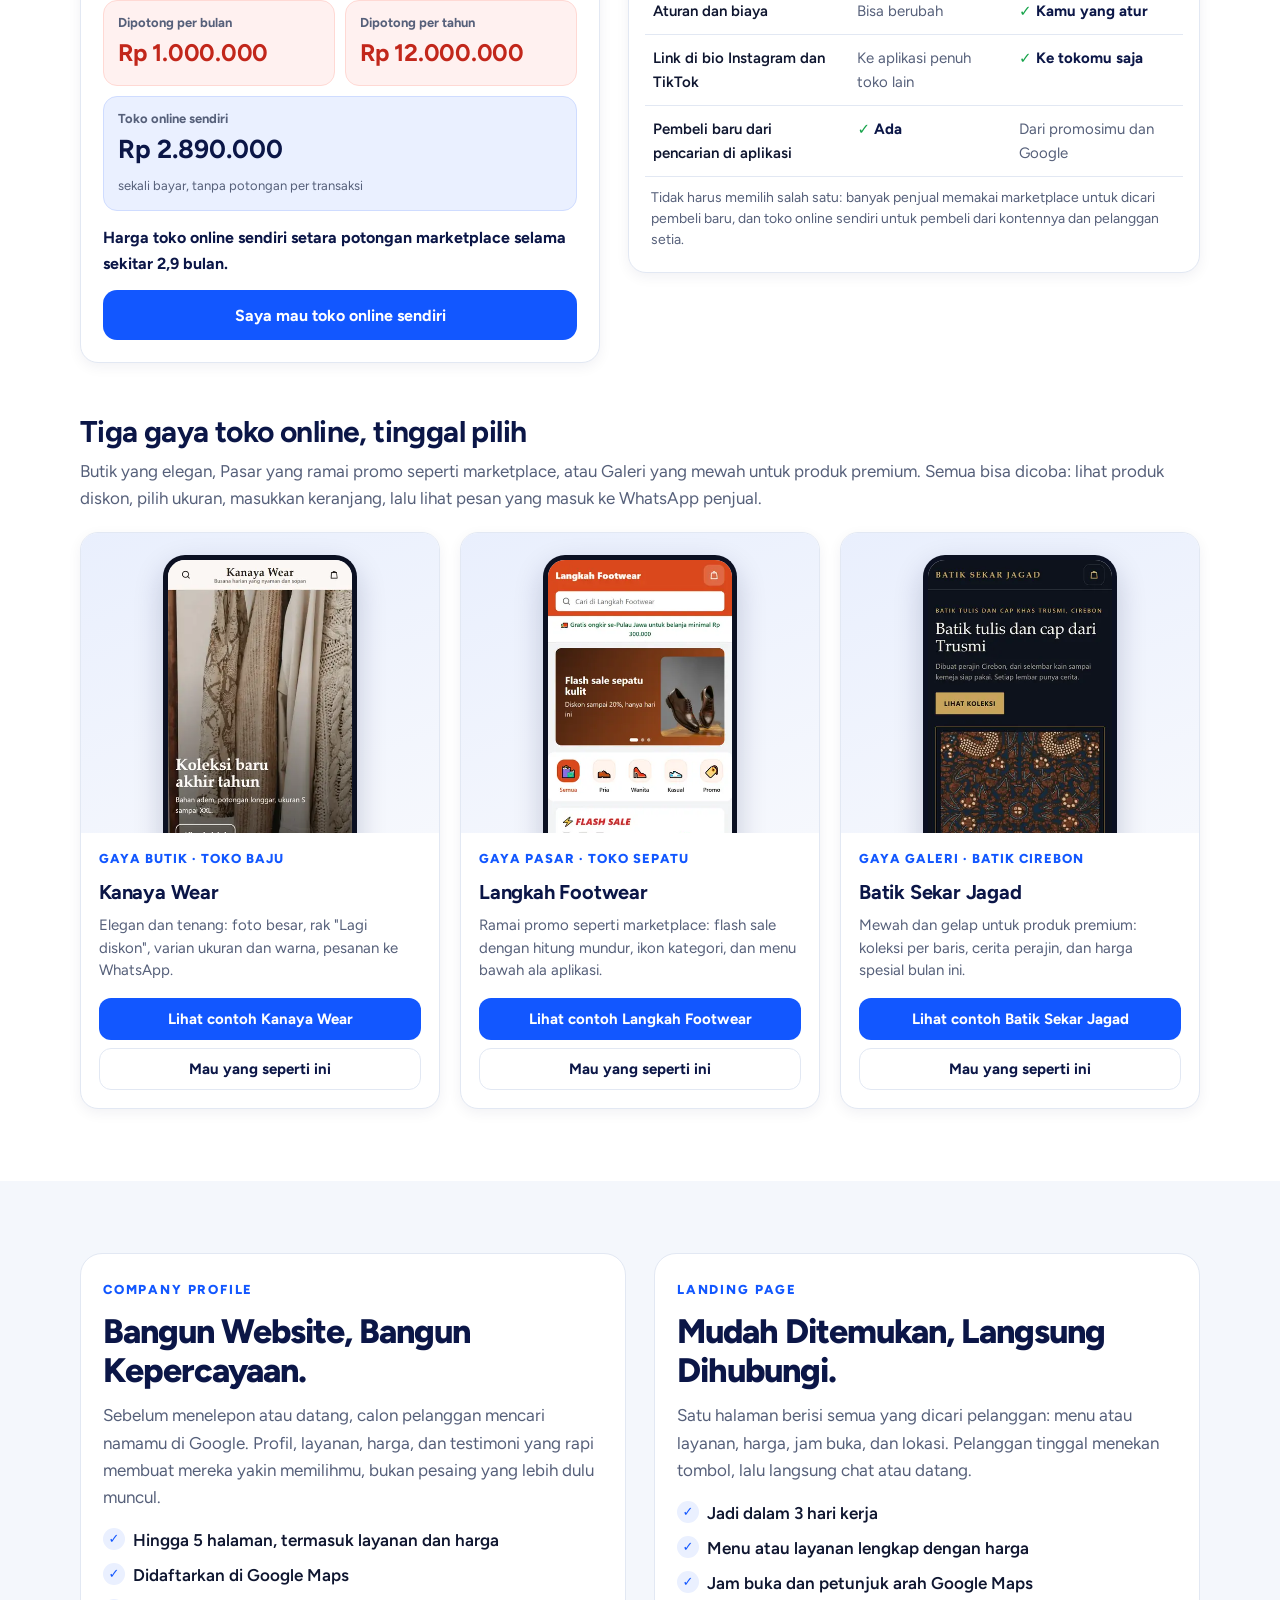
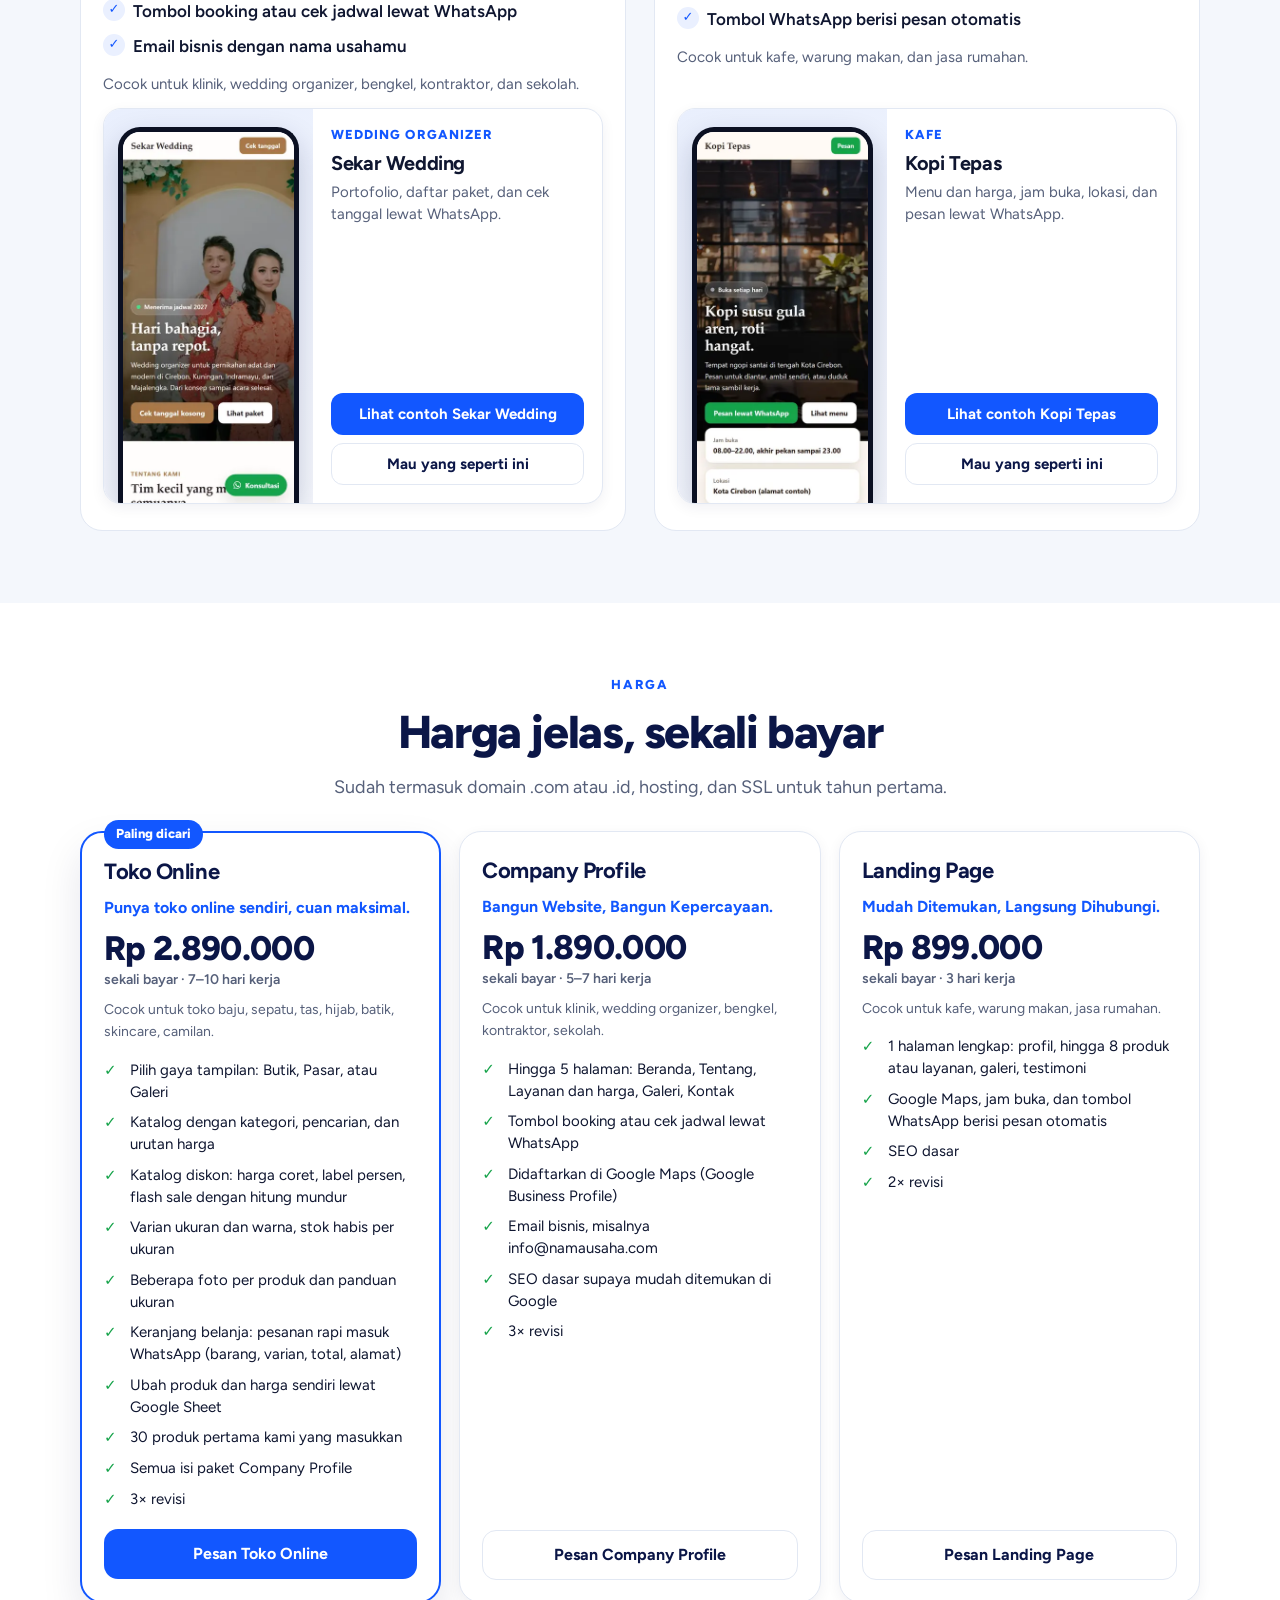
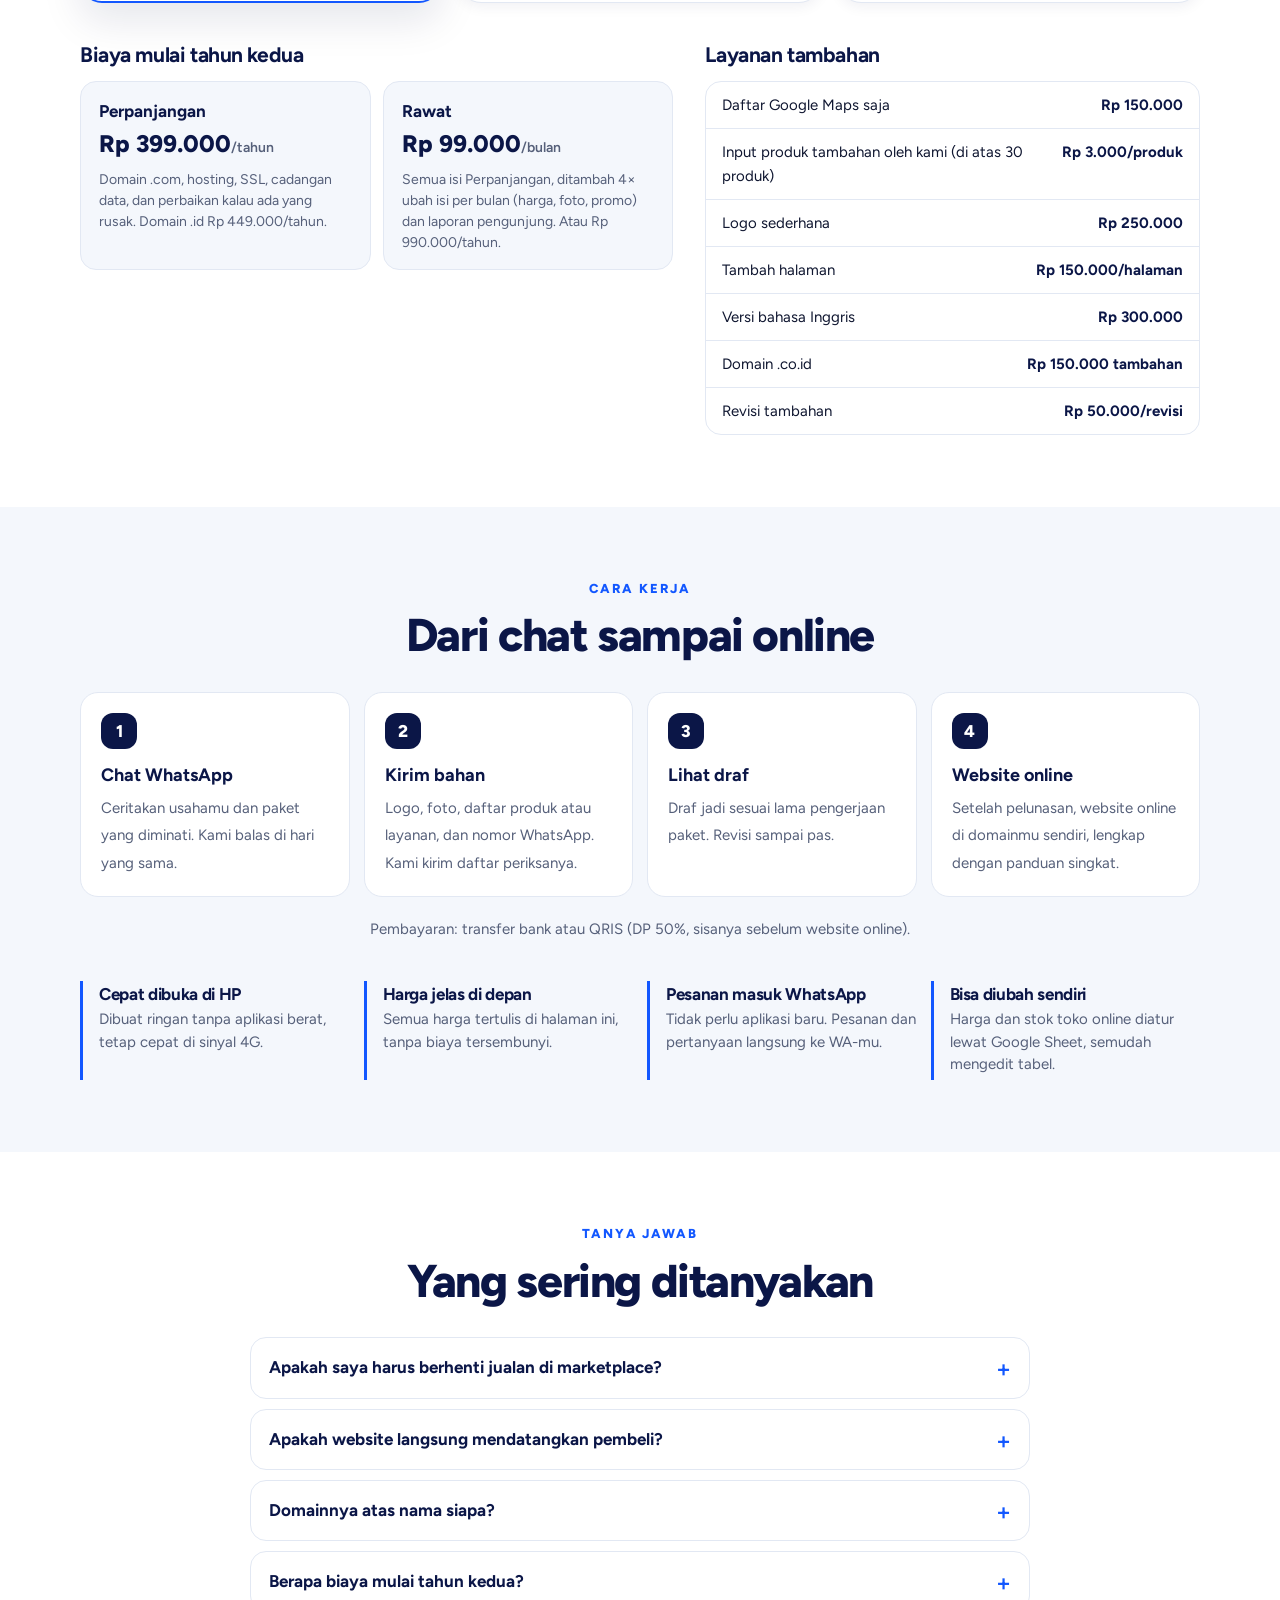
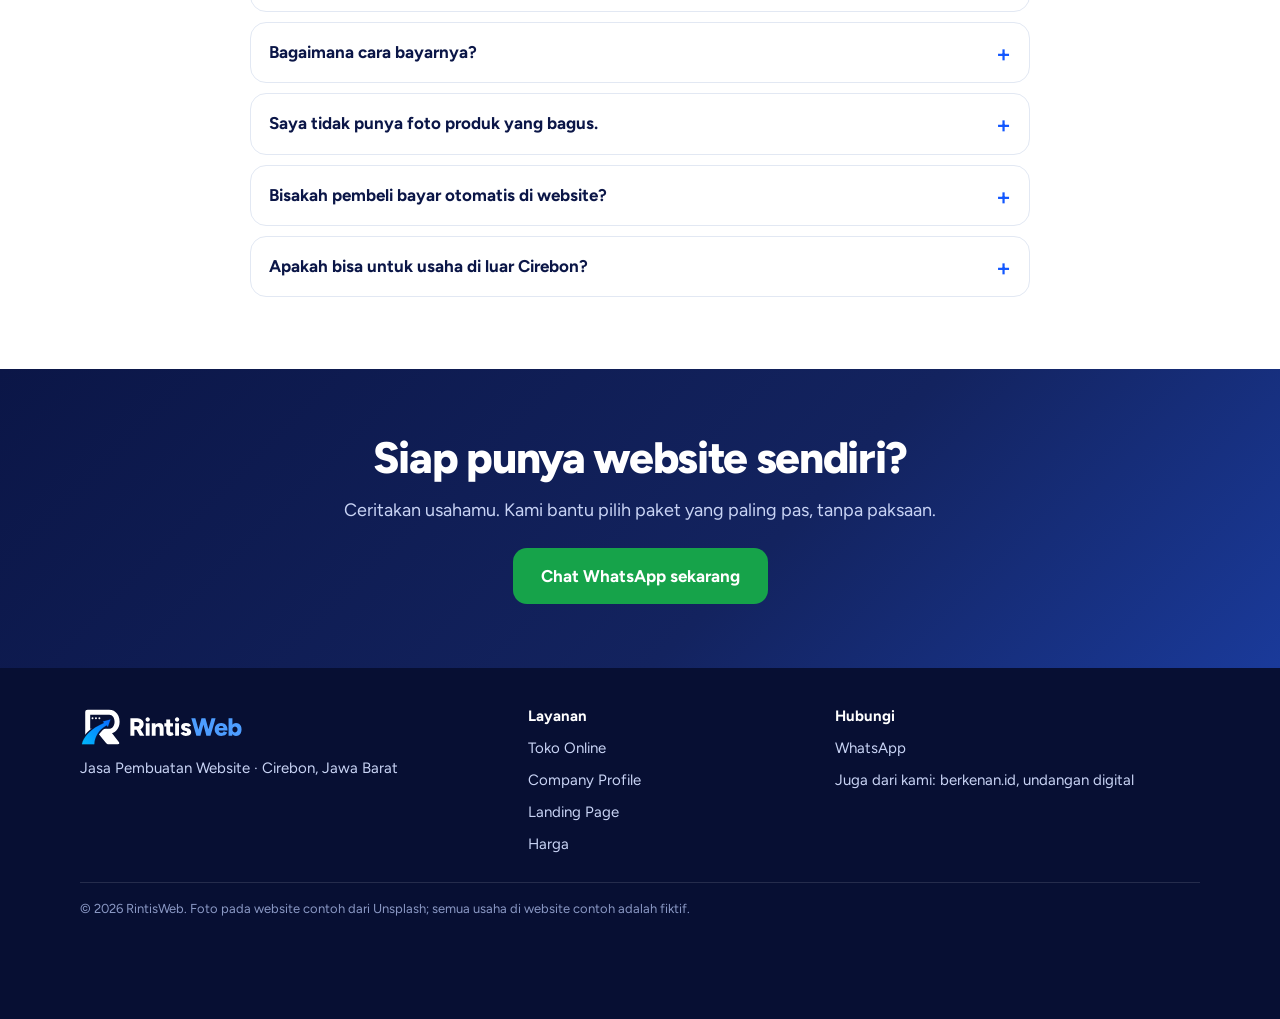
==== commit 01d5fcee: "Tiga gaya toko online (Butik, Pasar, Galeri) dan katalog diskon - Template toko mendukung TOKO.gaya:" ====
--- a/index.html
+++ b/index.html
@@ -134,8 +134,8 @@
         </div>
       </div>
 
-      <h3 class="judul-contoh" id="contoh-toko">Contoh toko online</h3>
-      <p class="sub-contoh">Coba langsung: pilih ukuran dan warna, masukkan ke keranjang, lalu lihat pesan yang masuk ke WhatsApp penjual.</p>
+      <h3 class="judul-contoh" id="contoh-toko">Tiga gaya toko online, tinggal pilih</h3>
+      <p class="sub-contoh">Butik yang elegan, Pasar yang ramai promo seperti marketplace, atau Galeri yang mewah untuk produk premium. Semua bisa dicoba: lihat produk diskon, pilih ukuran, masukkan keranjang, lalu lihat pesan yang masuk ke WhatsApp penjual.</p>
       <div class="grid-contoh" id="contoh-toko-online"></div>
     </div>
   </section>
@@ -274,7 +274,7 @@
 
 <a class="wa-melayang" data-wa aria-label="Chat WhatsApp RintisWeb"><svg viewBox="0 0 24 24" fill="currentColor" aria-hidden="true"><path d="M12 2a10 10 0 0 0-8.6 15.1L2 22l5-1.3A10 10 0 1 0 12 2Zm0 18.2a8.2 8.2 0 0 1-4.2-1.2l-.3-.2-3 .8.8-2.9-.2-.3A8.2 8.2 0 1 1 12 20.2Zm4.5-6.1c-.2-.1-1.5-.7-1.7-.8-.2-.1-.4-.1-.6.1l-.8 1c-.1.2-.3.2-.5.1a6.7 6.7 0 0 1-3.3-2.9c-.3-.4.2-.4.7-1.3.1-.2 0-.3 0-.4l-.8-1.8c-.2-.5-.4-.4-.6-.4h-.5a1 1 0 0 0-.7.3 3 3 0 0 0-.9 2.2 5.2 5.2 0 0 0 1.1 2.7 11.8 11.8 0 0 0 4.5 4c1.7.7 2.3.8 3.2.6.5-.1 1.5-.6 1.7-1.2.2-.6.2-1.1.1-1.2l-.4-.2Z"/></svg></a>
 
-<script src="config.js?v=20261126b"></script>
+<script src="config.js?v=20261127a"></script>
 <script src="assets/landing.js?v=20261126c"></script>
 </body>
 </html>
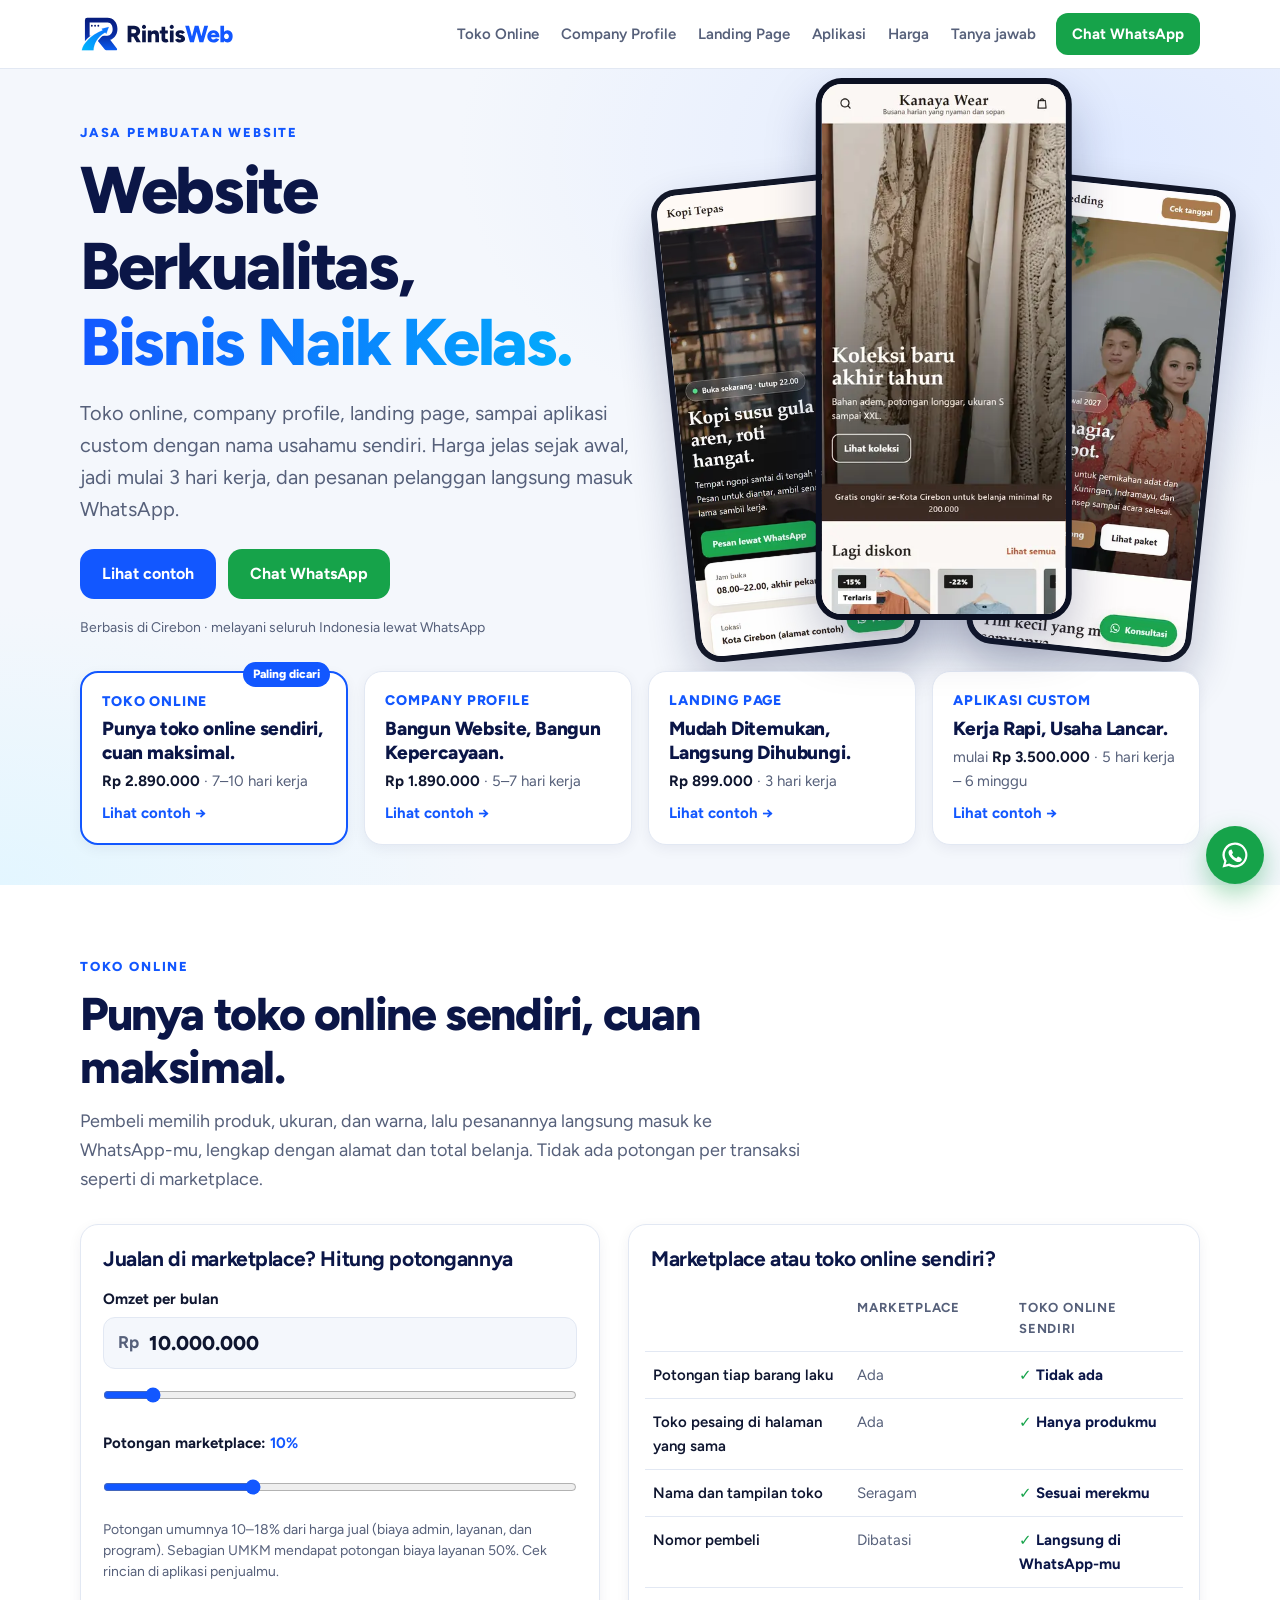
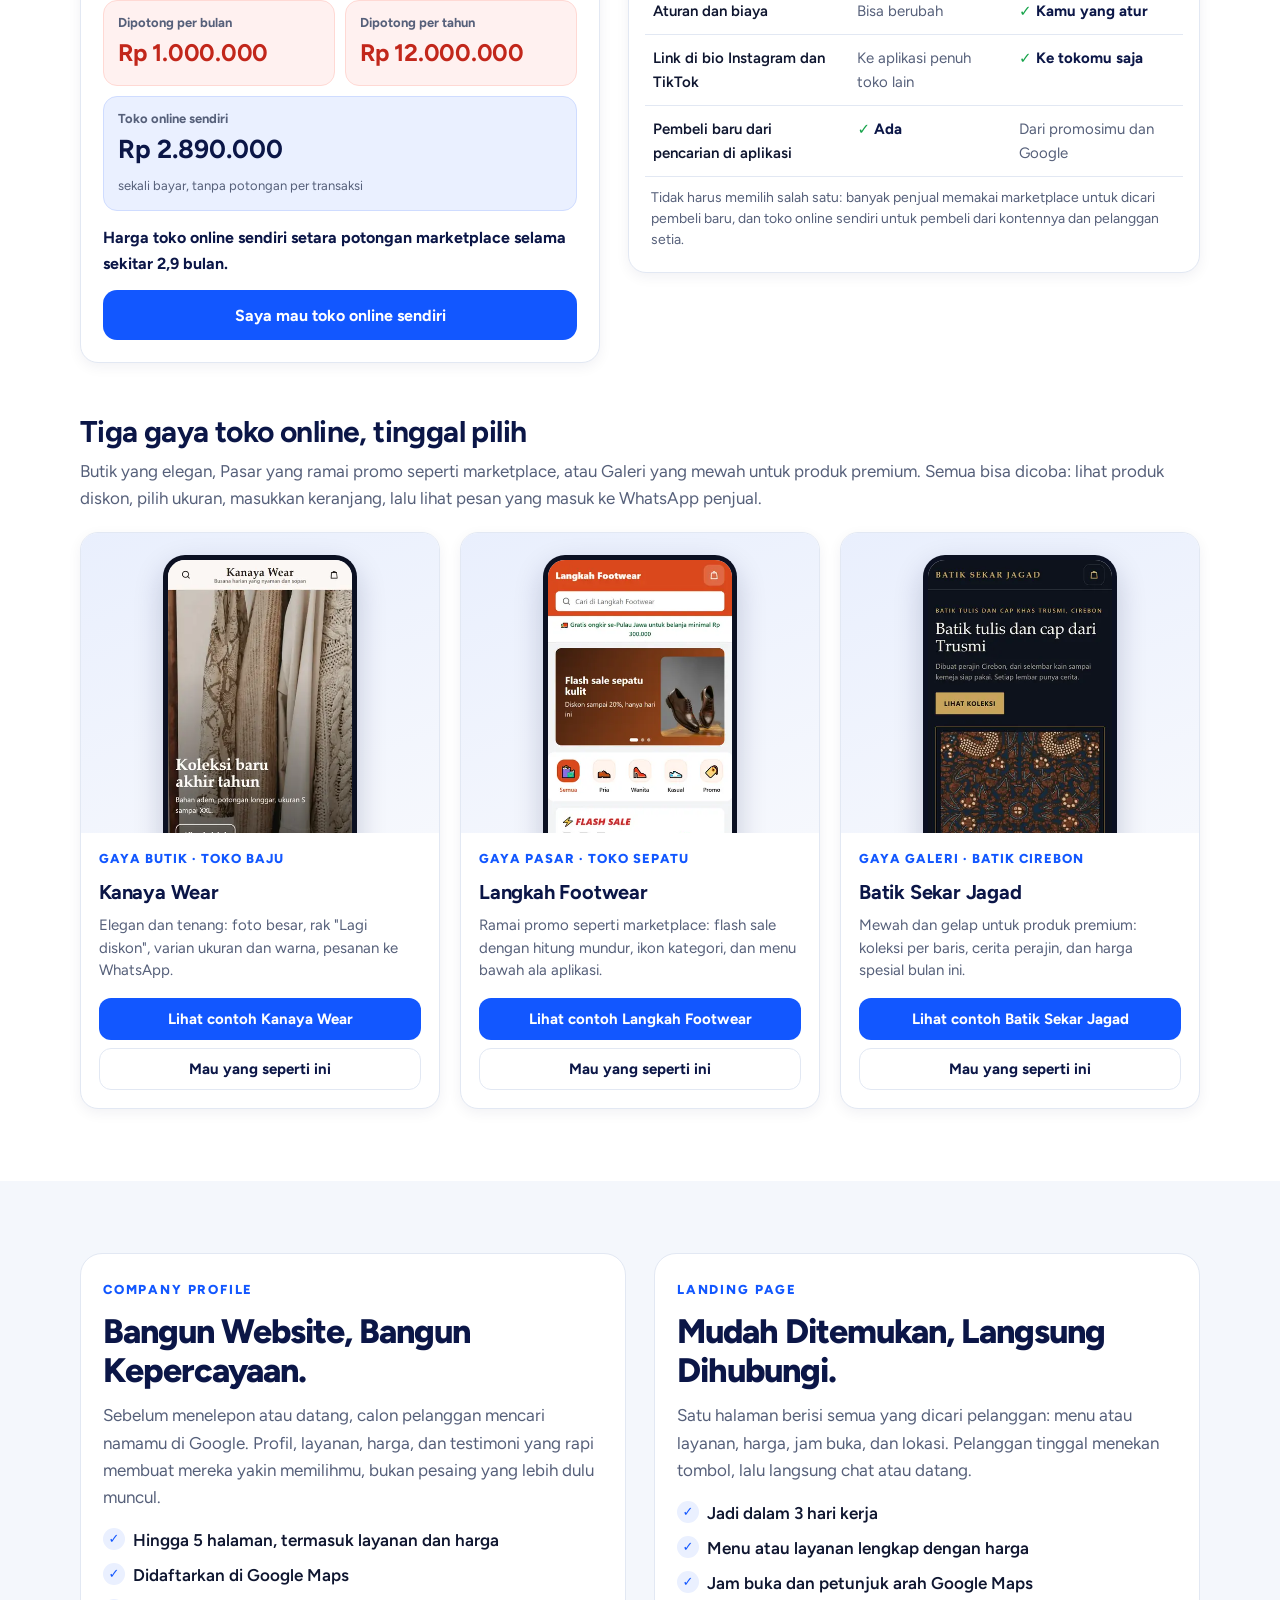
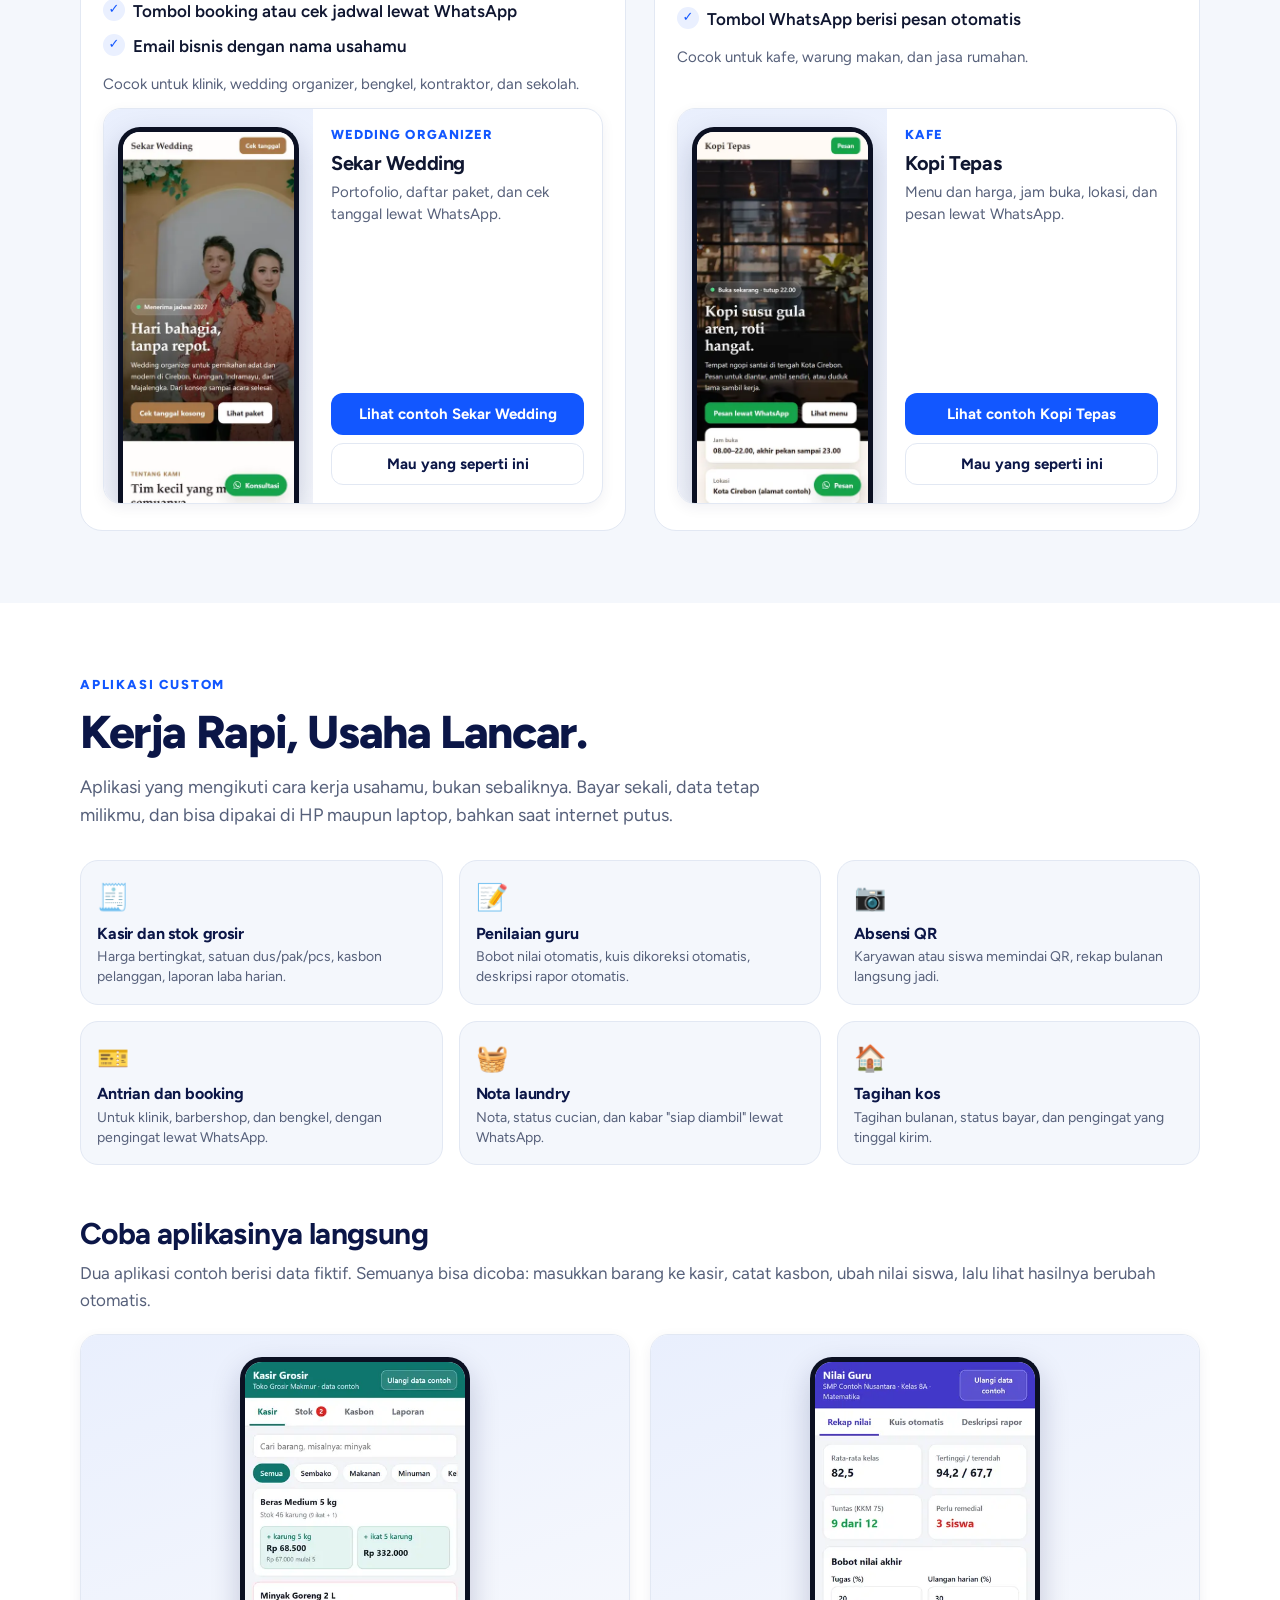
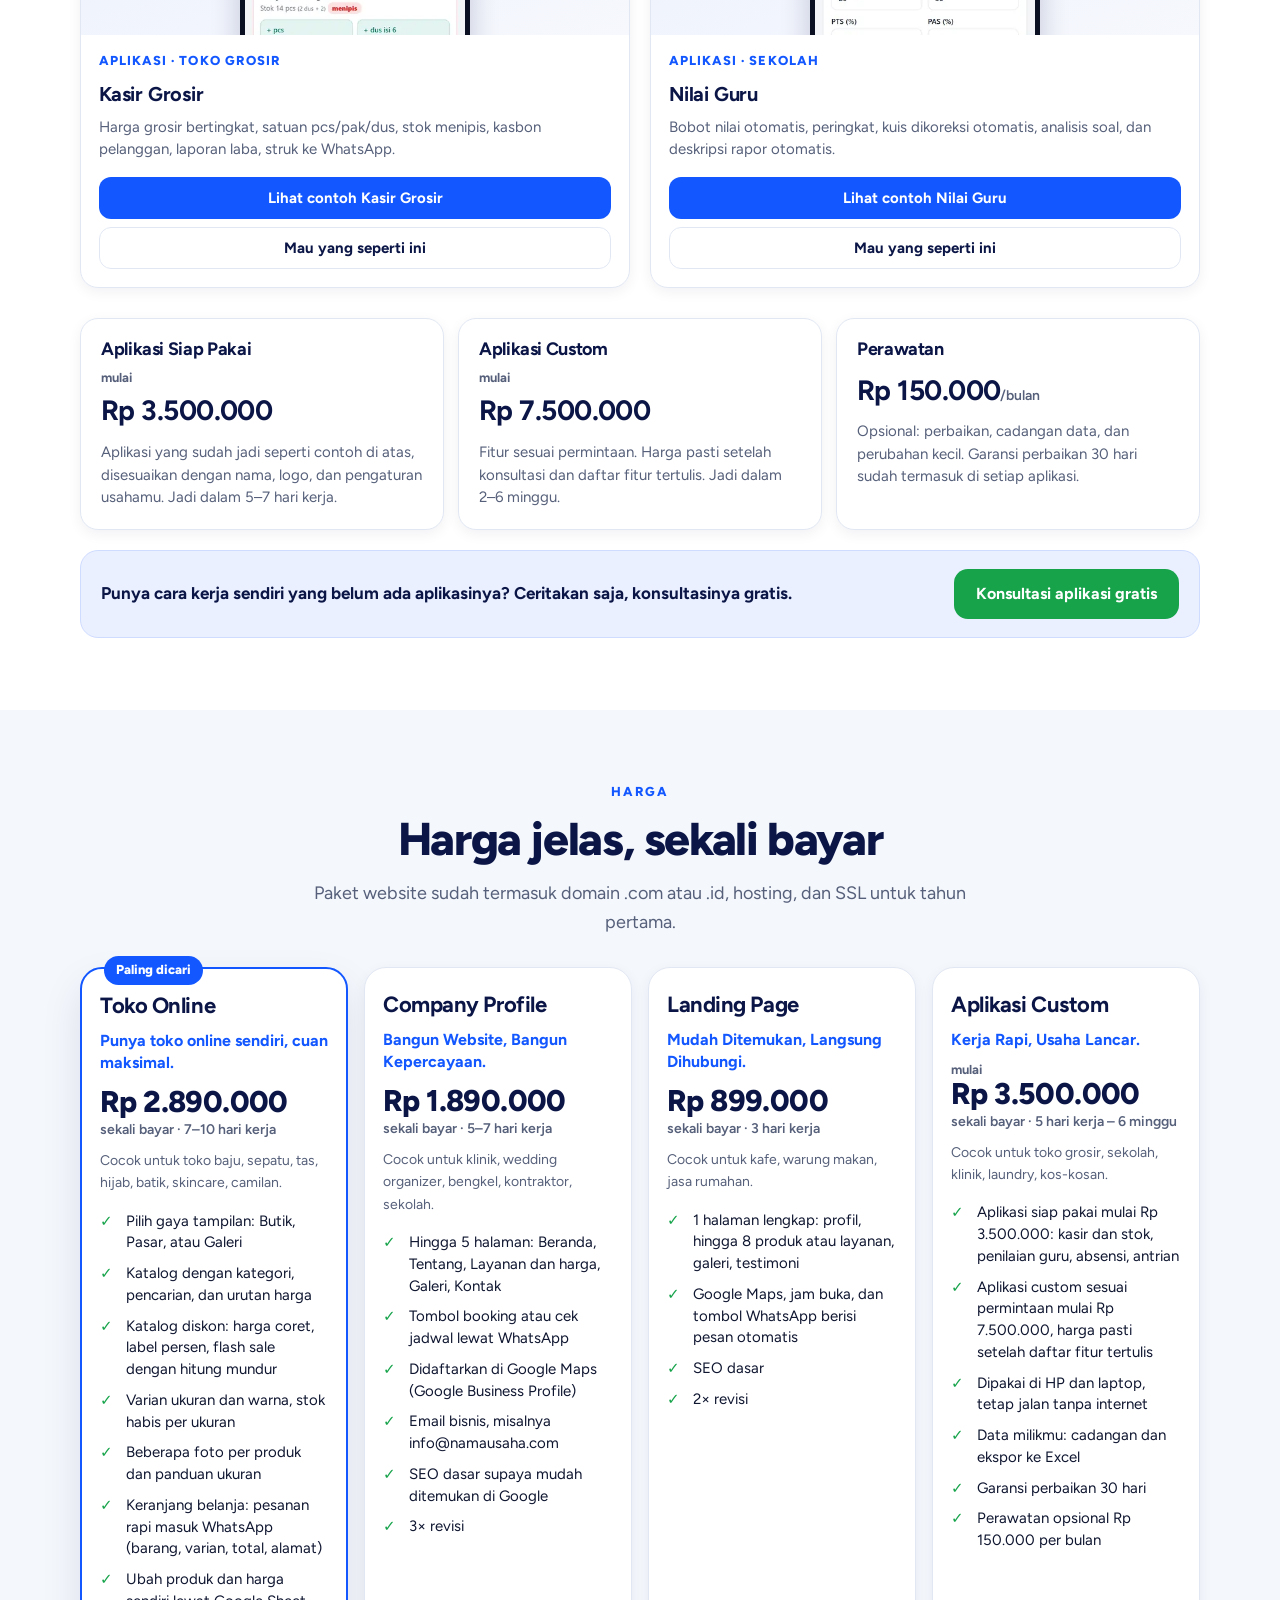
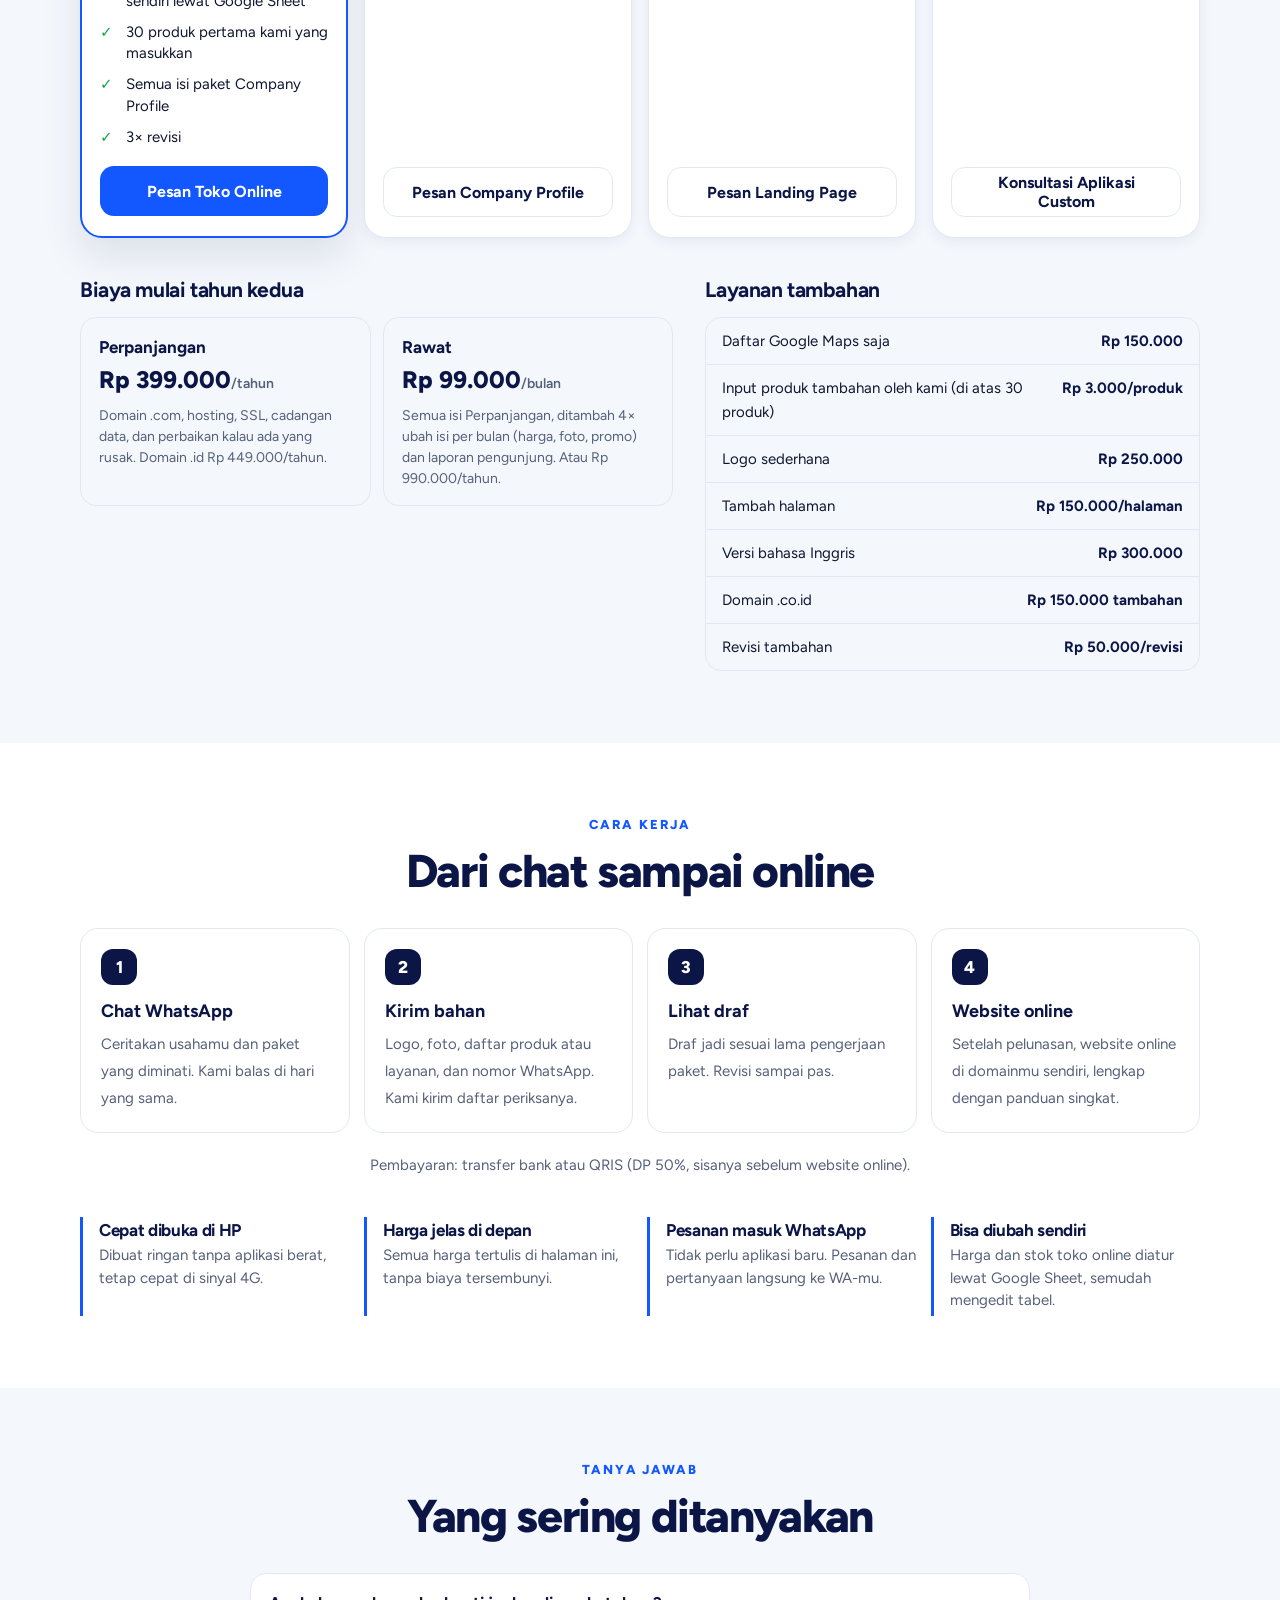
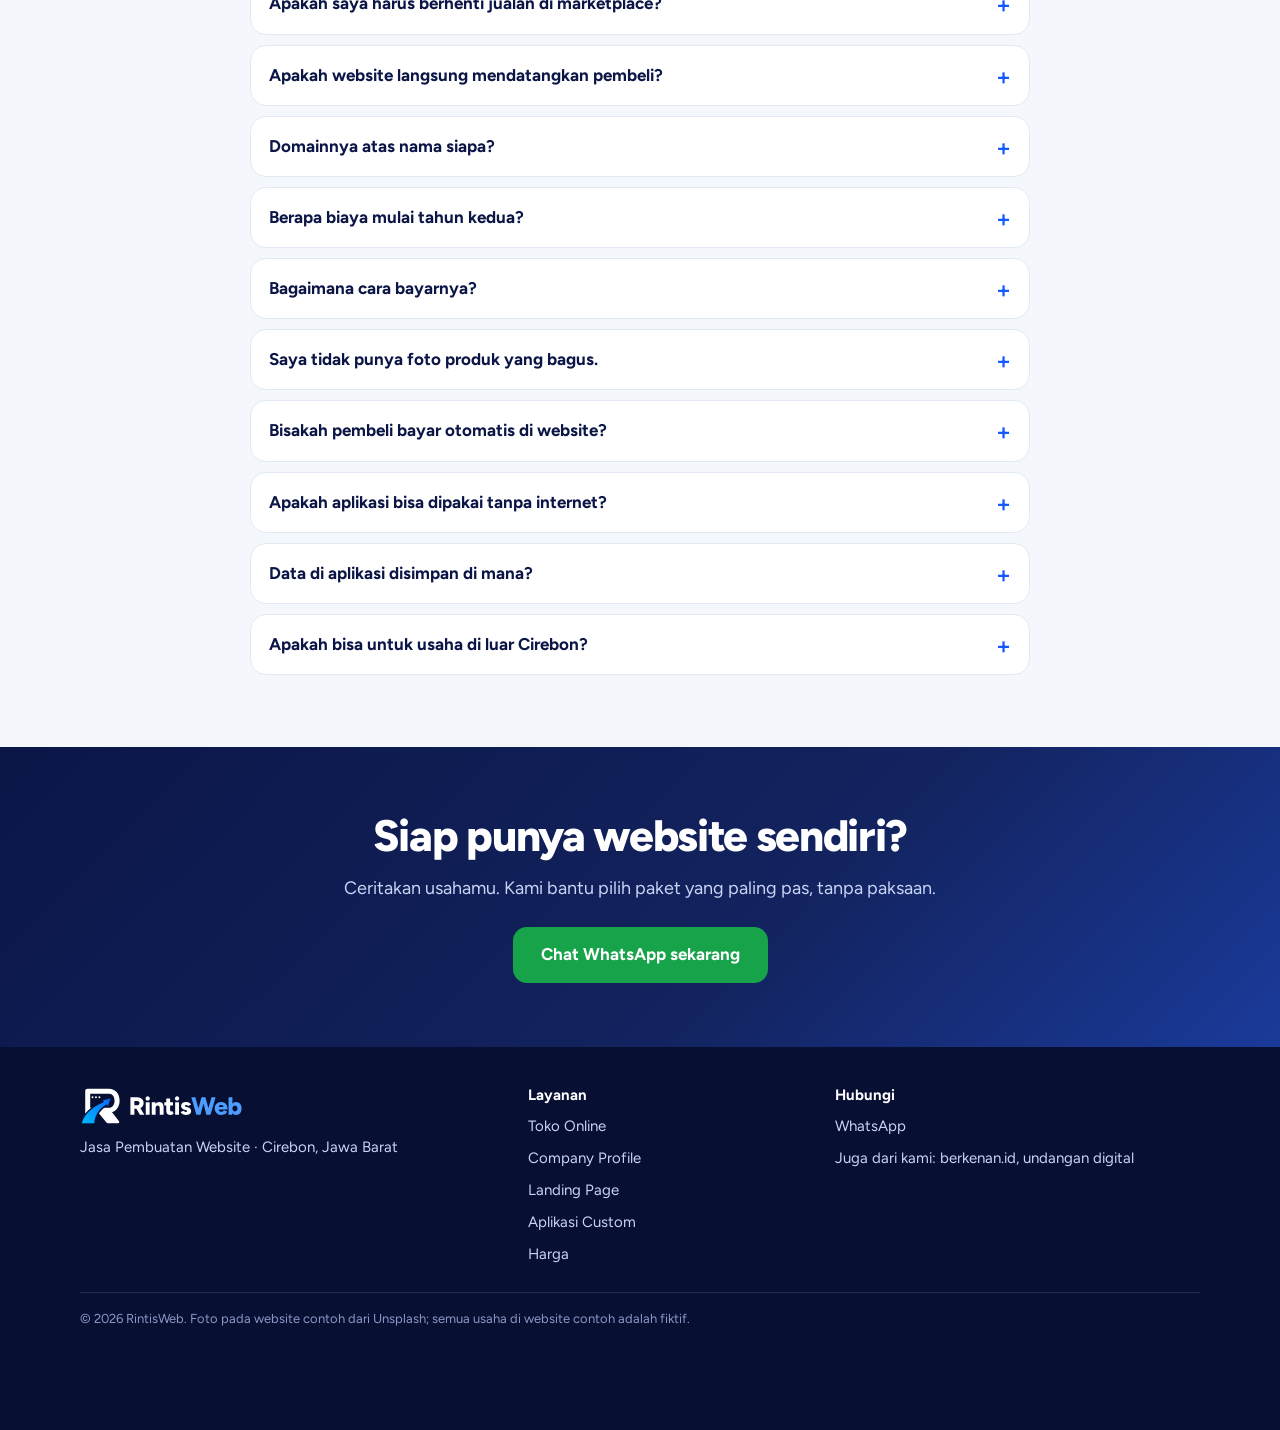
==== commit e7c86bf3: "Layanan Aplikasi Custom dengan demo Kasir Grosir dan Nilai Guru - Layanan keempat "Aplikasi Custom" " ====
--- a/index.html
+++ b/index.html
@@ -3,15 +3,15 @@
 <head>
 <meta charset="utf-8">
 <meta name="viewport" content="width=device-width, initial-scale=1">
-<title>RintisWeb · Jasa Pembuatan Website dan Toko Online di Cirebon</title>
-<meta name="description" content="Jasa pembuatan website di Cirebon: toko online, company profile, dan landing page dengan nama usahamu sendiri. Harga jelas sejak awal, jadi mulai 3 hari kerja, dan pesanan pelanggan langsung masuk WhatsApp.">
+<title>RintisWeb · Jasa Pembuatan Website, Toko Online, dan Aplikasi di Cirebon</title>
+<meta name="description" content="Jasa pembuatan website dan aplikasi di Cirebon: toko online, company profile, landing page, dan aplikasi custom seperti kasir grosir atau penilaian guru. Harga jelas sejak awal dan pesanan langsung masuk WhatsApp.">
 <link rel="canonical" href="https://ivan42118.github.io/rintisweb/">
 <meta name="theme-color" content="#0b1647">
 <meta property="og:type" content="website">
 <meta property="og:locale" content="id_ID">
 <meta property="og:site_name" content="RintisWeb">
 <meta property="og:title" content="RintisWeb · Website Berkualitas, Bisnis Naik Kelas">
-<meta property="og:description" content="Toko online, company profile, dan landing page dengan nama usahamu sendiri. Harga jelas, pesanan langsung masuk WhatsApp.">
+<meta property="og:description" content="Toko online, company profile, landing page, dan aplikasi custom dengan nama usahamu sendiri. Harga jelas, pesanan langsung masuk WhatsApp.">
 <meta property="og:url" content="https://ivan42118.github.io/rintisweb/">
 <meta property="og:image" content="https://ivan42118.github.io/rintisweb/assets/og.jpg">
 <meta property="og:image:width" content="1200">
@@ -23,7 +23,7 @@
 <link rel="apple-touch-icon" href="assets/logo/png/apple-touch-icon.png">
 <link rel="manifest" href="site.webmanifest">
 <link rel="preload" href="assets/fonts/figtree.woff" as="font" type="font/woff" crossorigin>
-<link rel="stylesheet" href="assets/landing.css?v=20261126e">
+<link rel="stylesheet" href="assets/landing.css?v=20261127a">
 <script type="application/ld+json">
 {
   "@context": "https://schema.org",
@@ -31,14 +31,14 @@
   "@id": "https://ivan42118.github.io/rintisweb/#usaha",
   "name": "RintisWeb",
   "slogan": "Website Berkualitas, Bisnis Naik Kelas",
-  "description": "Jasa pembuatan website: toko online, company profile, dan landing page untuk usaha di Cirebon dan seluruh Indonesia.",
+  "description": "Jasa pembuatan website dan aplikasi: toko online, company profile, landing page, dan aplikasi custom untuk usaha di Cirebon dan seluruh Indonesia.",
   "url": "https://ivan42118.github.io/rintisweb/",
   "logo": "https://ivan42118.github.io/rintisweb/assets/logo/png/icon-512.png",
   "image": "https://ivan42118.github.io/rintisweb/assets/og.jpg",
   "telephone": "+62-895-3861-24189",
   "address": { "@type": "PostalAddress", "addressLocality": "Cirebon", "addressRegion": "Jawa Barat", "addressCountry": "ID" },
   "areaServed": [{ "@type": "City", "name": "Cirebon" }, { "@type": "Country", "name": "Indonesia" }],
-  "knowsAbout": ["Jasa pembuatan website", "Toko online", "Company profile", "Landing page"]
+  "knowsAbout": ["Jasa pembuatan website", "Toko online", "Company profile", "Landing page", "Aplikasi kasir", "Aplikasi custom"]
 }
 </script>
 </head>
@@ -51,8 +51,9 @@
     <a class="logo" href="#" aria-label="RintisWeb, ke atas halaman"><img src="assets/logo/rintisweb-logo-warna.svg" alt="RintisWeb" width="190" height="44"></a>
     <nav aria-label="Utama"><ul>
       <li><a href="#toko-online">Toko Online</a></li>
-      <li><a href="#layanan-lain">Company Profile</a></li>
-      <li><a href="#layanan-lain">Landing Page</a></li>
+      <li><a href="#company-profile">Company Profile</a></li>
+      <li><a href="#landing-page">Landing Page</a></li>
+      <li><a href="#aplikasi">Aplikasi</a></li>
       <li><a href="#harga">Harga</a></li>
       <li><a href="#tanya-jawab">Tanya jawab</a></li>
     </ul></nav>
@@ -67,7 +68,7 @@
       <div class="hero-teks">
         <p class="label-atas">Jasa Pembuatan Website</p>
         <h1 id="judul-hero">Website Berkualitas, <span>Bisnis Naik Kelas.</span></h1>
-        <p class="hero-sub">Toko online, company profile, dan landing page dengan nama usahamu sendiri. Harga jelas sejak awal, jadi mulai 3 hari kerja, dan pesanan pelanggan langsung masuk WhatsApp.</p>
+        <p class="hero-sub">Toko online, company profile, landing page, sampai aplikasi custom dengan nama usahamu sendiri. Harga jelas sejak awal, jadi mulai 3 hari kerja, dan pesanan pelanggan langsung masuk WhatsApp.</p>
         <div class="aksi">
           <a class="tombol tombol-utama" href="#contoh-toko">Lihat contoh</a>
           <a class="tombol tombol-wa" data-wa>Chat WhatsApp</a>
@@ -171,7 +172,34 @@
     </div>
   </section>
 
-  <section class="bagian" id="harga" aria-labelledby="h-harga">
+  <section class="bagian" id="aplikasi" aria-labelledby="h-aplikasi">
+    <div class="wadah">
+      <div class="kepala-bagian">
+        <p class="label-atas">Aplikasi Custom</p>
+        <h2 id="h-aplikasi">Kerja Rapi, Usaha Lancar.</h2>
+        <p>Aplikasi yang mengikuti cara kerja usahamu, bukan sebaliknya. Bayar sekali, data tetap milikmu, dan bisa dipakai di HP maupun laptop, bahkan saat internet putus.</p>
+      </div>
+      <div class="grid-aplikasi">
+        <div class="ide-aplikasi"><span aria-hidden="true">🧾</span><h3>Kasir dan stok grosir</h3><p>Harga bertingkat, satuan dus/pak/pcs, kasbon pelanggan, laporan laba harian.</p></div>
+        <div class="ide-aplikasi"><span aria-hidden="true">📝</span><h3>Penilaian guru</h3><p>Bobot nilai otomatis, kuis dikoreksi otomatis, deskripsi rapor otomatis.</p></div>
+        <div class="ide-aplikasi"><span aria-hidden="true">📷</span><h3>Absensi QR</h3><p>Karyawan atau siswa memindai QR, rekap bulanan langsung jadi.</p></div>
+        <div class="ide-aplikasi"><span aria-hidden="true">🎫</span><h3>Antrian dan booking</h3><p>Untuk klinik, barbershop, dan bengkel, dengan pengingat lewat WhatsApp.</p></div>
+        <div class="ide-aplikasi"><span aria-hidden="true">🧺</span><h3>Nota laundry</h3><p>Nota, status cucian, dan kabar "siap diambil" lewat WhatsApp.</p></div>
+        <div class="ide-aplikasi"><span aria-hidden="true">🏠</span><h3>Tagihan kos</h3><p>Tagihan bulanan, status bayar, dan pengingat yang tinggal kirim.</p></div>
+      </div>
+      <h3 class="judul-contoh" id="contoh-app">Coba aplikasinya langsung</h3>
+      <p class="sub-contoh">Dua aplikasi contoh berisi data fiktif. Semuanya bisa dicoba: masukkan barang ke kasir, catat kasbon, ubah nilai siswa, lalu lihat hasilnya berubah otomatis.</p>
+      <div class="grid-contoh dua" id="contoh-aplikasi"></div>
+      <div class="tingkat-aplikasi">
+        <div class="tingkat"><h3>Aplikasi Siap Pakai</h3><div class="harga"><span class="mulai">mulai</span><b data-harga-aplikasi="siapPakai">Rp 3.500.000</b></div><p>Aplikasi yang sudah jadi seperti contoh di atas, disesuaikan dengan nama, logo, dan pengaturan usahamu. Jadi dalam 5–7 hari kerja.</p></div>
+        <div class="tingkat"><h3>Aplikasi Custom</h3><div class="harga"><span class="mulai">mulai</span><b data-harga-aplikasi="custom">Rp 7.500.000</b></div><p>Fitur sesuai permintaan. Harga pasti setelah konsultasi dan daftar fitur tertulis. Jadi dalam 2–6 minggu.</p></div>
+        <div class="tingkat"><h3>Perawatan</h3><div class="harga"><b data-harga-aplikasi="perawatan">Rp 150.000</b><small>/bulan</small></div><p>Opsional: perbaikan, cadangan data, dan perubahan kecil. Garansi perbaikan 30 hari sudah termasuk di setiap aplikasi.</p></div>
+      </div>
+      <div class="ajakan-aplikasi"><p>Punya cara kerja sendiri yang belum ada aplikasinya? Ceritakan saja, konsultasinya gratis.</p><a class="tombol tombol-wa" data-wa-aplikasi="">Konsultasi aplikasi gratis</a></div>
+    </div>
+  </section>
+
+  <section class="bagian abu" id="harga" aria-labelledby="h-harga">
     <div class="wadah">
       <div class="kepala-bagian tengah">
         <p class="label-atas">Harga</p>
@@ -194,7 +222,7 @@
     </div>
   </section>
 
-  <section class="bagian abu" id="cara-kerja" aria-labelledby="h-cara">
+  <section class="bagian" id="cara-kerja" aria-labelledby="h-cara">
     <div class="wadah">
       <div class="kepala-bagian tengah">
         <p class="label-atas">Cara kerja</p>
@@ -217,7 +245,7 @@
     </div>
   </section>
 
-  <section class="bagian" id="tanya-jawab" aria-labelledby="h-faq">
+  <section class="bagian abu" id="tanya-jawab" aria-labelledby="h-faq">
     <div class="wadah sempit">
       <div class="kepala-bagian tengah">
         <p class="label-atas">Tanya jawab</p>
@@ -238,6 +266,10 @@
           <p>Foto dari HP sudah cukup asal terang dan latarnya polos. Kami kirim panduan singkat cara memotret produk, lalu kami rapikan potongan dan ukurannya supaya seragam.</p></details>
         <details><summary>Bisakah pembeli bayar otomatis di website?</summary>
           <p>Saat ini pembayaran dikonfirmasi lewat WhatsApp (QRIS atau transfer), cara yang paling akrab bagi pembeli. Pembayaran otomatis bisa ditambahkan dengan biaya terpisah; ceritakan dulu kebutuhanmu.</p></details>
+        <details><summary>Apakah aplikasi bisa dipakai tanpa internet?</summary>
+          <p>Bisa. Aplikasi siap pakai berjalan di browser HP atau laptop dan tetap bekerja saat internet putus. Kalau ingin dipakai di beberapa perangkat atau cabang sekaligus, data disimpan online dengan biaya server bulanan yang kami jelaskan di awal.</p></details>
+        <details><summary>Data di aplikasi disimpan di mana?</summary>
+          <p>Di perangkatmu sendiri, atau di server atas namamu untuk versi banyak perangkat. Data bisa dicadangkan dan diekspor ke Excel kapan saja, dan tidak kami bagikan ke pihak lain.</p></details>
         <details><summary>Apakah bisa untuk usaha di luar Cirebon?</summary>
           <p>Bisa. Semua proses lewat WhatsApp, jadi kami melayani usaha di seluruh Indonesia.</p></details>
       </div>
@@ -262,7 +294,7 @@
     </div>
     <div>
       <h2>Layanan</h2>
-      <ul><li><a href="#toko-online">Toko Online</a></li><li><a href="#company-profile">Company Profile</a></li><li><a href="#landing-page">Landing Page</a></li><li><a href="#harga">Harga</a></li></ul>
+      <ul><li><a href="#toko-online">Toko Online</a></li><li><a href="#company-profile">Company Profile</a></li><li><a href="#landing-page">Landing Page</a></li><li><a href="#aplikasi">Aplikasi Custom</a></li><li><a href="#harga">Harga</a></li></ul>
     </div>
     <div>
       <h2>Hubungi</h2>
@@ -274,7 +306,7 @@
 
 <a class="wa-melayang" data-wa aria-label="Chat WhatsApp RintisWeb"><svg viewBox="0 0 24 24" fill="currentColor" aria-hidden="true"><path d="M12 2a10 10 0 0 0-8.6 15.1L2 22l5-1.3A10 10 0 1 0 12 2Zm0 18.2a8.2 8.2 0 0 1-4.2-1.2l-.3-.2-3 .8.8-2.9-.2-.3A8.2 8.2 0 1 1 12 20.2Zm4.5-6.1c-.2-.1-1.5-.7-1.7-.8-.2-.1-.4-.1-.6.1l-.8 1c-.1.2-.3.2-.5.1a6.7 6.7 0 0 1-3.3-2.9c-.3-.4.2-.4.7-1.3.1-.2 0-.3 0-.4l-.8-1.8c-.2-.5-.4-.4-.6-.4h-.5a1 1 0 0 0-.7.3 3 3 0 0 0-.9 2.2 5.2 5.2 0 0 0 1.1 2.7 11.8 11.8 0 0 0 4.5 4c1.7.7 2.3.8 3.2.6.5-.1 1.5-.6 1.7-1.2.2-.6.2-1.1.1-1.2l-.4-.2Z"/></svg></a>
 
-<script src="config.js?v=20261127a"></script>
-<script src="assets/landing.js?v=20261126c"></script>
+<script src="config.js?v=20261127b"></script>
+<script src="assets/landing.js?v=20261127a"></script>
 </body>
 </html>
--- a/assets/landing.css
+++ b/assets/landing.css
@@ -260,3 +260,37 @@
 .wa-melayang svg { width: 30px; height: 30px; }
 
 @media (prefers-reduced-motion: reduce) { html { scroll-behavior: auto; } * { transition: none !important; } }
+
+/* Layanan keempat: Aplikasi Custom */
+@media (min-width: 760px) { .kartu-layanan { grid-template-columns: repeat(2, minmax(0, 1fr)); } }
+@media (min-width: 1100px) { .kartu-layanan { grid-template-columns: repeat(4, minmax(0, 1fr)); } }
+@media (max-width: 759px) {
+  .kartu-layanan { grid-template-columns: repeat(2, minmax(0, 1fr)); gap: 10px; }
+  .kartu-layanan a { padding: 16px 12px 12px; }
+  .kartu-layanan .nama { font-size: 11.5px; letter-spacing: .04em; }
+  .kartu-layanan .slogan { font-size: 15px; }
+  .kartu-layanan .harga { font-size: 13px; }
+  .kartu-layanan .panah { font-size: 13px; }
+  .kartu-layanan .lencana { right: 8px; font-size: 11px; }
+}
+@media (min-width: 700px) { .grid-paket { grid-template-columns: repeat(2, minmax(0, 1fr)); } }
+@media (min-width: 1100px) { .grid-paket { grid-template-columns: repeat(4, minmax(0, 1fr)); gap: 16px; } .paket { padding: 24px 18px 20px; } .paket .harga { font-size: 30px; } }
+.harga .mulai { display: block; font-size: 13px; font-weight: 700; color: var(--redup); letter-spacing: 0; text-transform: lowercase; }
+.grid-aplikasi { display: grid; grid-template-columns: repeat(2, minmax(0, 1fr)); gap: 12px; }
+@media (min-width: 900px) { .grid-aplikasi { grid-template-columns: repeat(3, minmax(0, 1fr)); gap: 16px; } }
+.ide-aplikasi { background: var(--latar-2); border: 1px solid var(--garis); border-radius: var(--radius); padding: 16px; }
+.ide-aplikasi span { font-size: 26px; display: block; margin-bottom: 6px; }
+.ide-aplikasi h3 { font-size: 16px; color: var(--navy); margin-bottom: 4px; letter-spacing: -.01em; }
+.ide-aplikasi p { margin: 0; font-size: 14px; color: var(--redup); line-height: 1.45; }
+@media (min-width: 720px) { .grid-contoh.dua { grid-template-columns: repeat(2, minmax(0, 1fr)); } }
+.tingkat-aplikasi { display: grid; gap: 14px; margin-top: 30px; }
+@media (min-width: 900px) { .tingkat-aplikasi { grid-template-columns: repeat(3, minmax(0, 1fr)); } }
+.tingkat { background: var(--kartu); border: 1px solid var(--garis); border-radius: var(--radius); padding: 20px; box-shadow: var(--bayang-kecil); }
+.tingkat h3 { font-size: 18px; color: var(--navy); }
+.tingkat .harga { margin: 8px 0; }
+.tingkat .harga b { font-size: 28px; color: var(--navy); letter-spacing: -.02em; }
+.tingkat .harga small { font-size: 14px; color: var(--redup); font-weight: 600; }
+.tingkat p { margin: 0; color: var(--redup); font-size: 15px; line-height: 1.5; }
+.ajakan-aplikasi { margin-top: 20px; display: grid; gap: 12px; align-items: center; background: var(--biru-muda); border: 1px solid #cfdcff; border-radius: var(--radius); padding: 18px 20px; }
+.ajakan-aplikasi p { margin: 0; font-weight: 700; color: var(--navy); }
+@media (min-width: 760px) { .ajakan-aplikasi { grid-template-columns: 1fr auto; } }
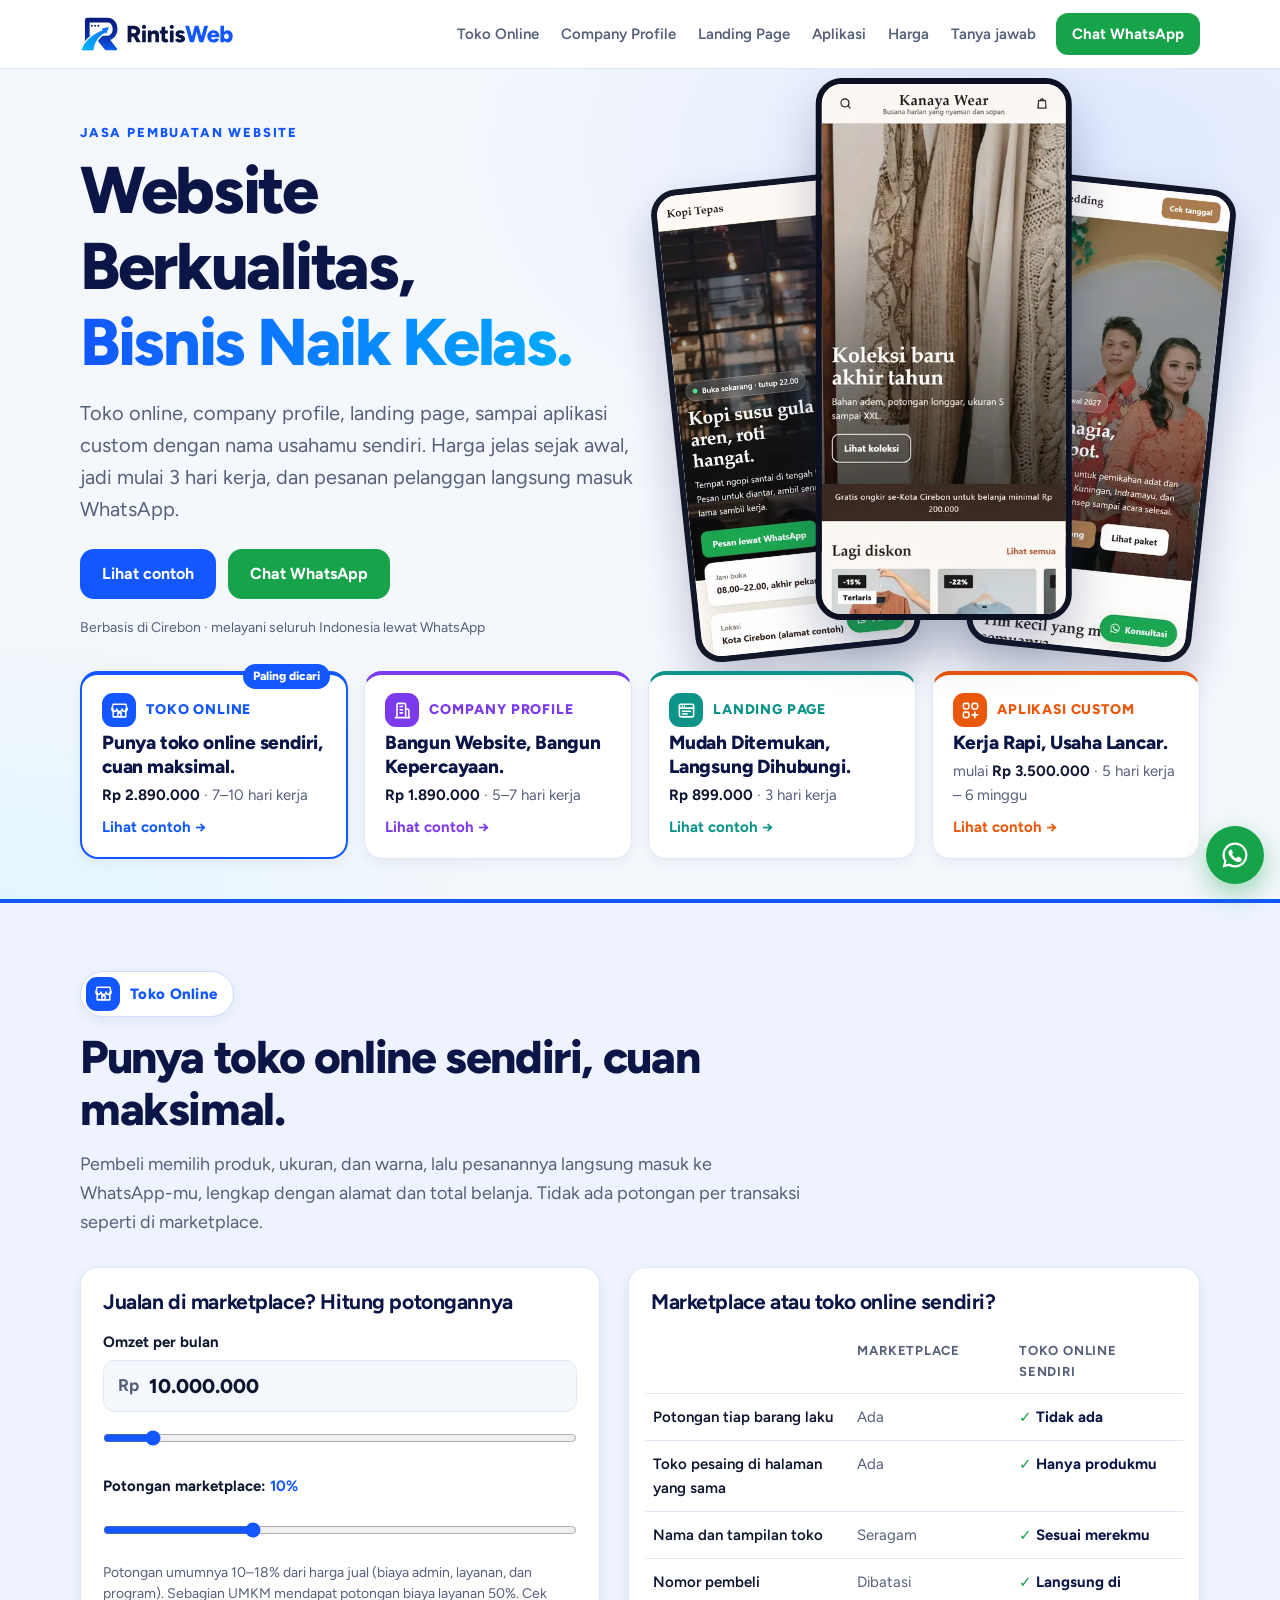
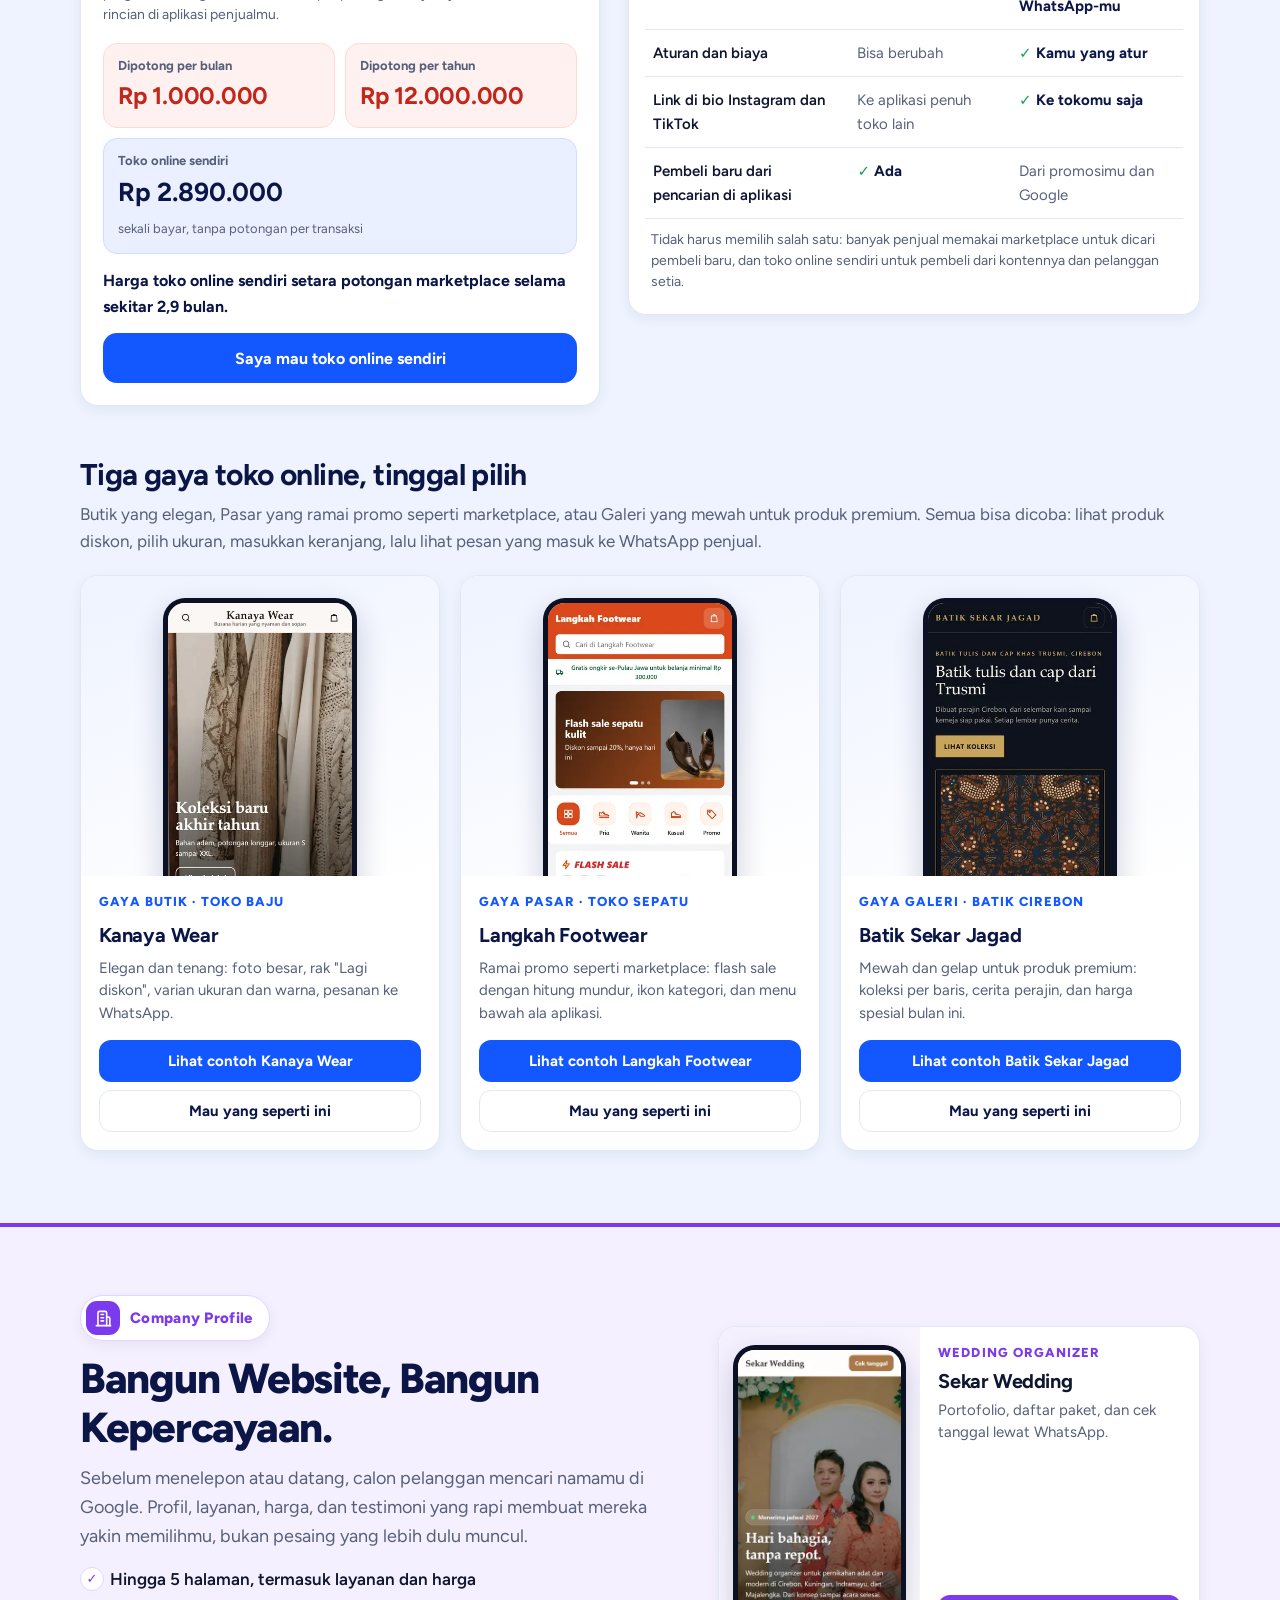
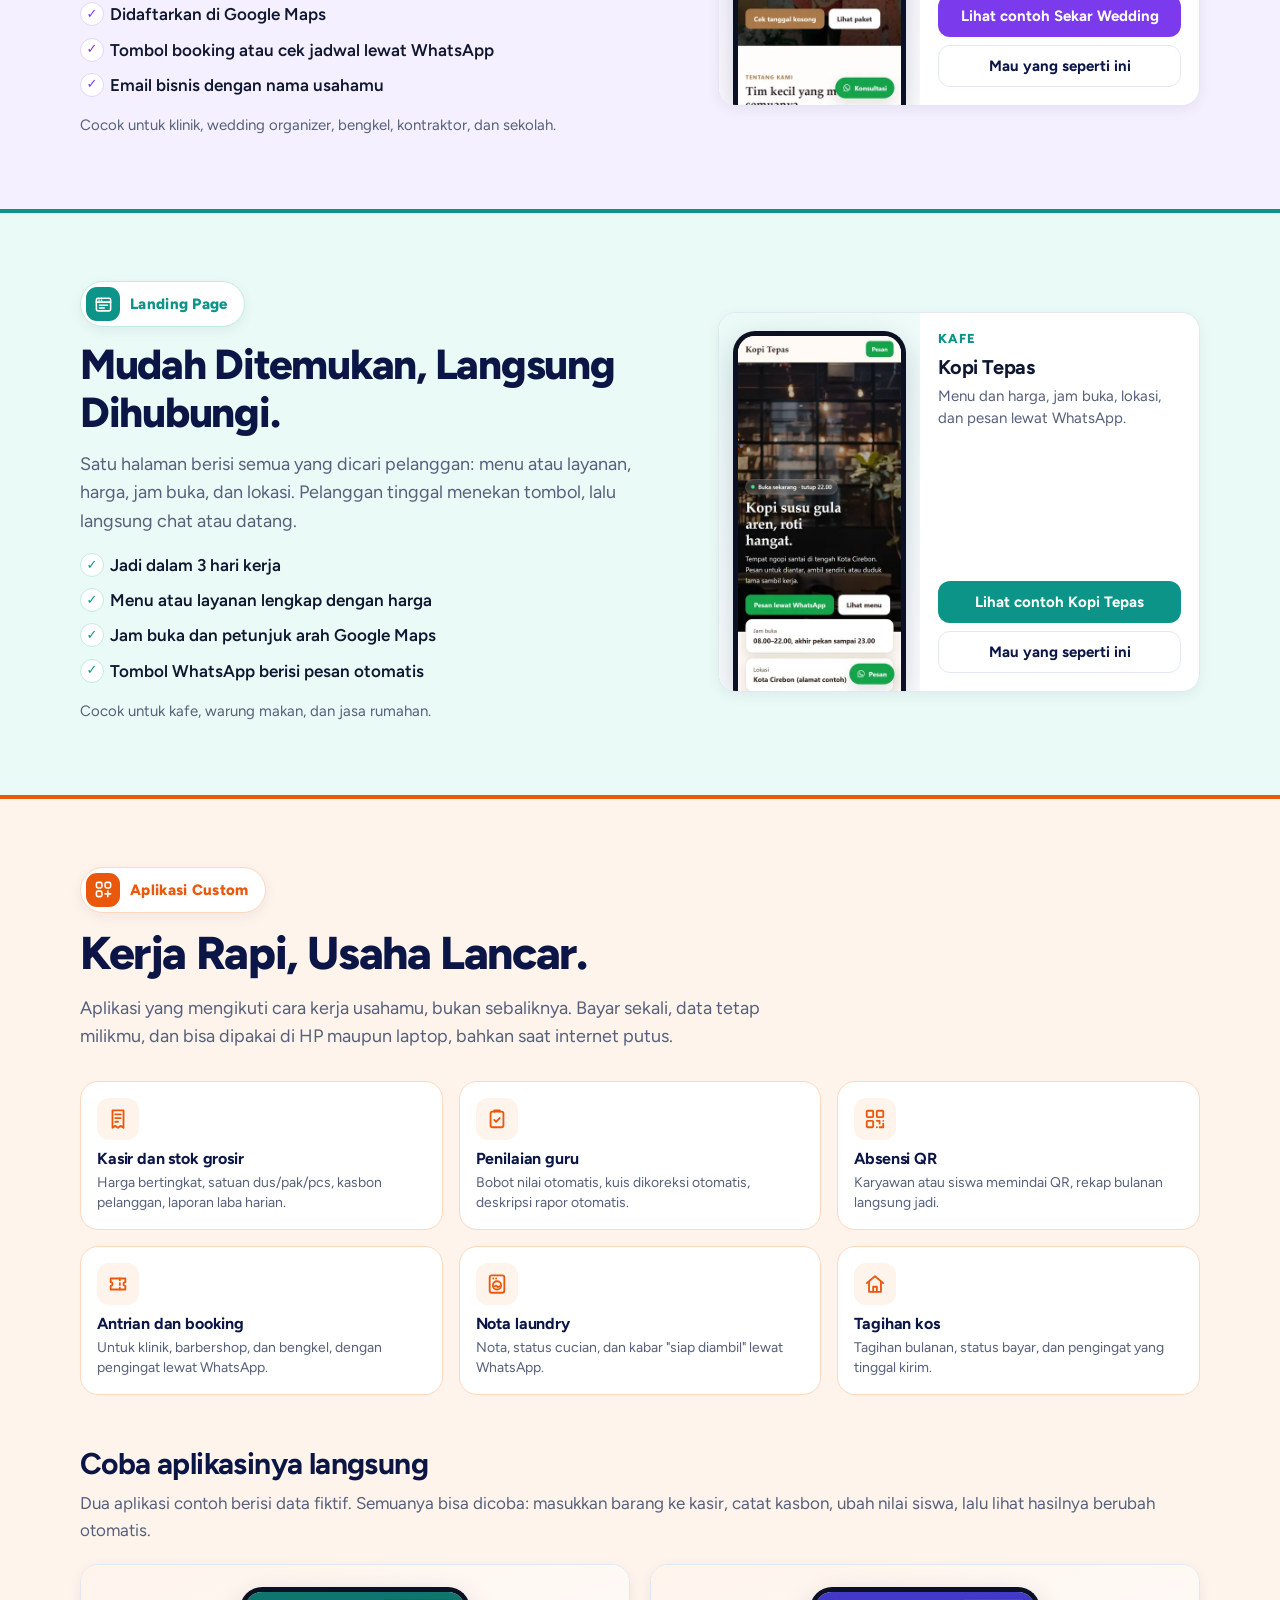
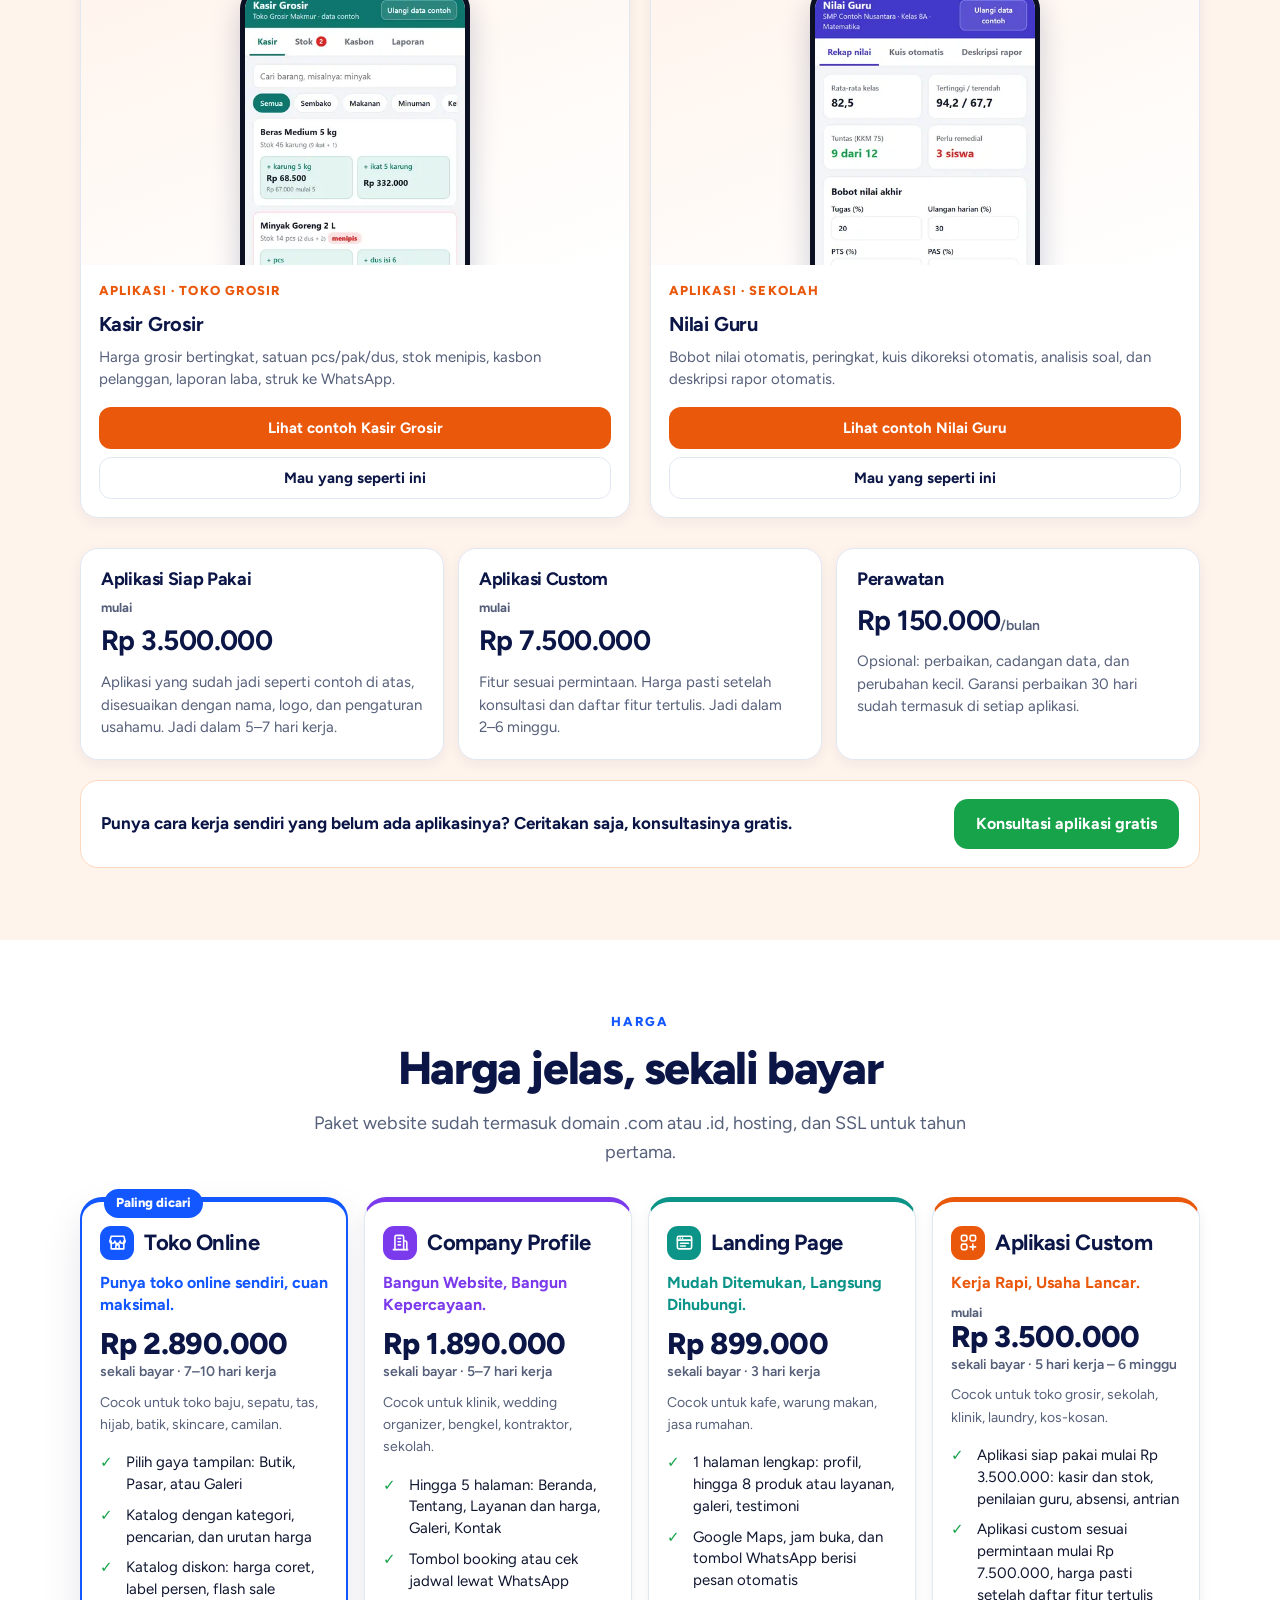
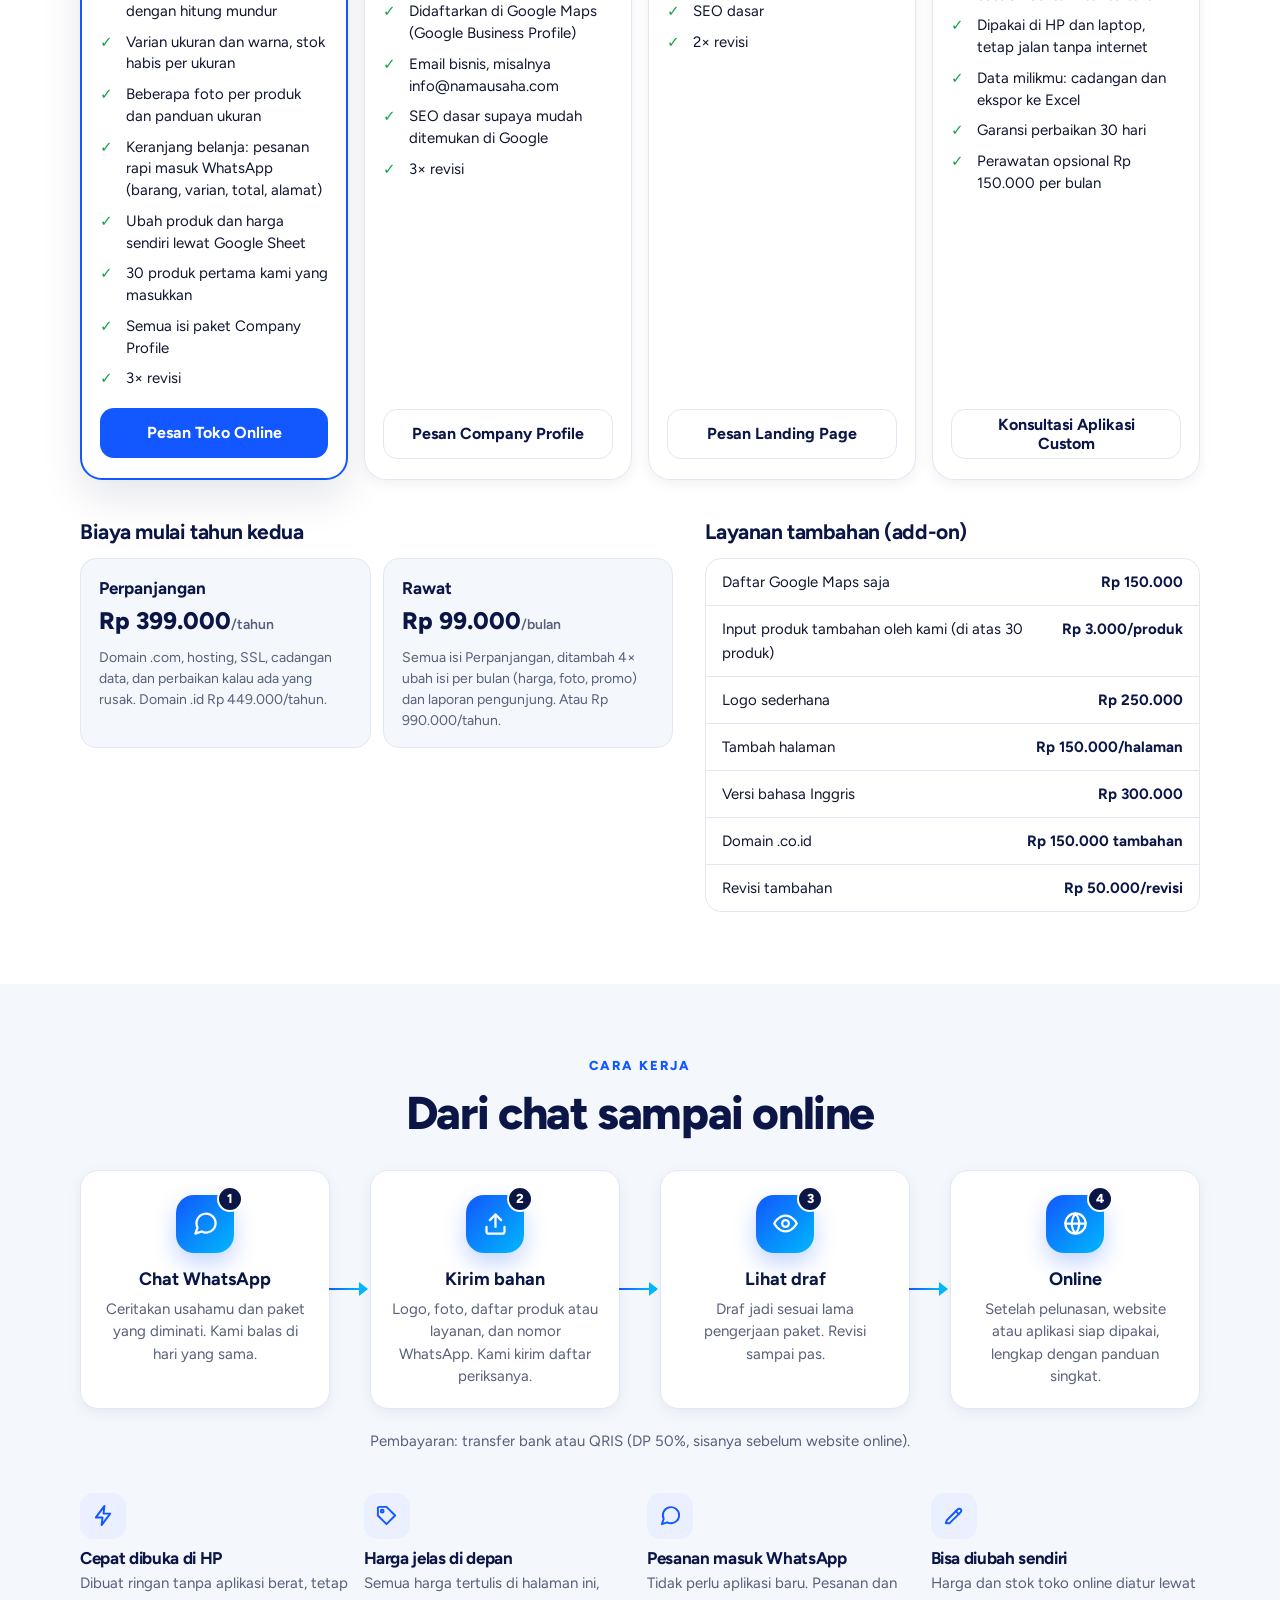
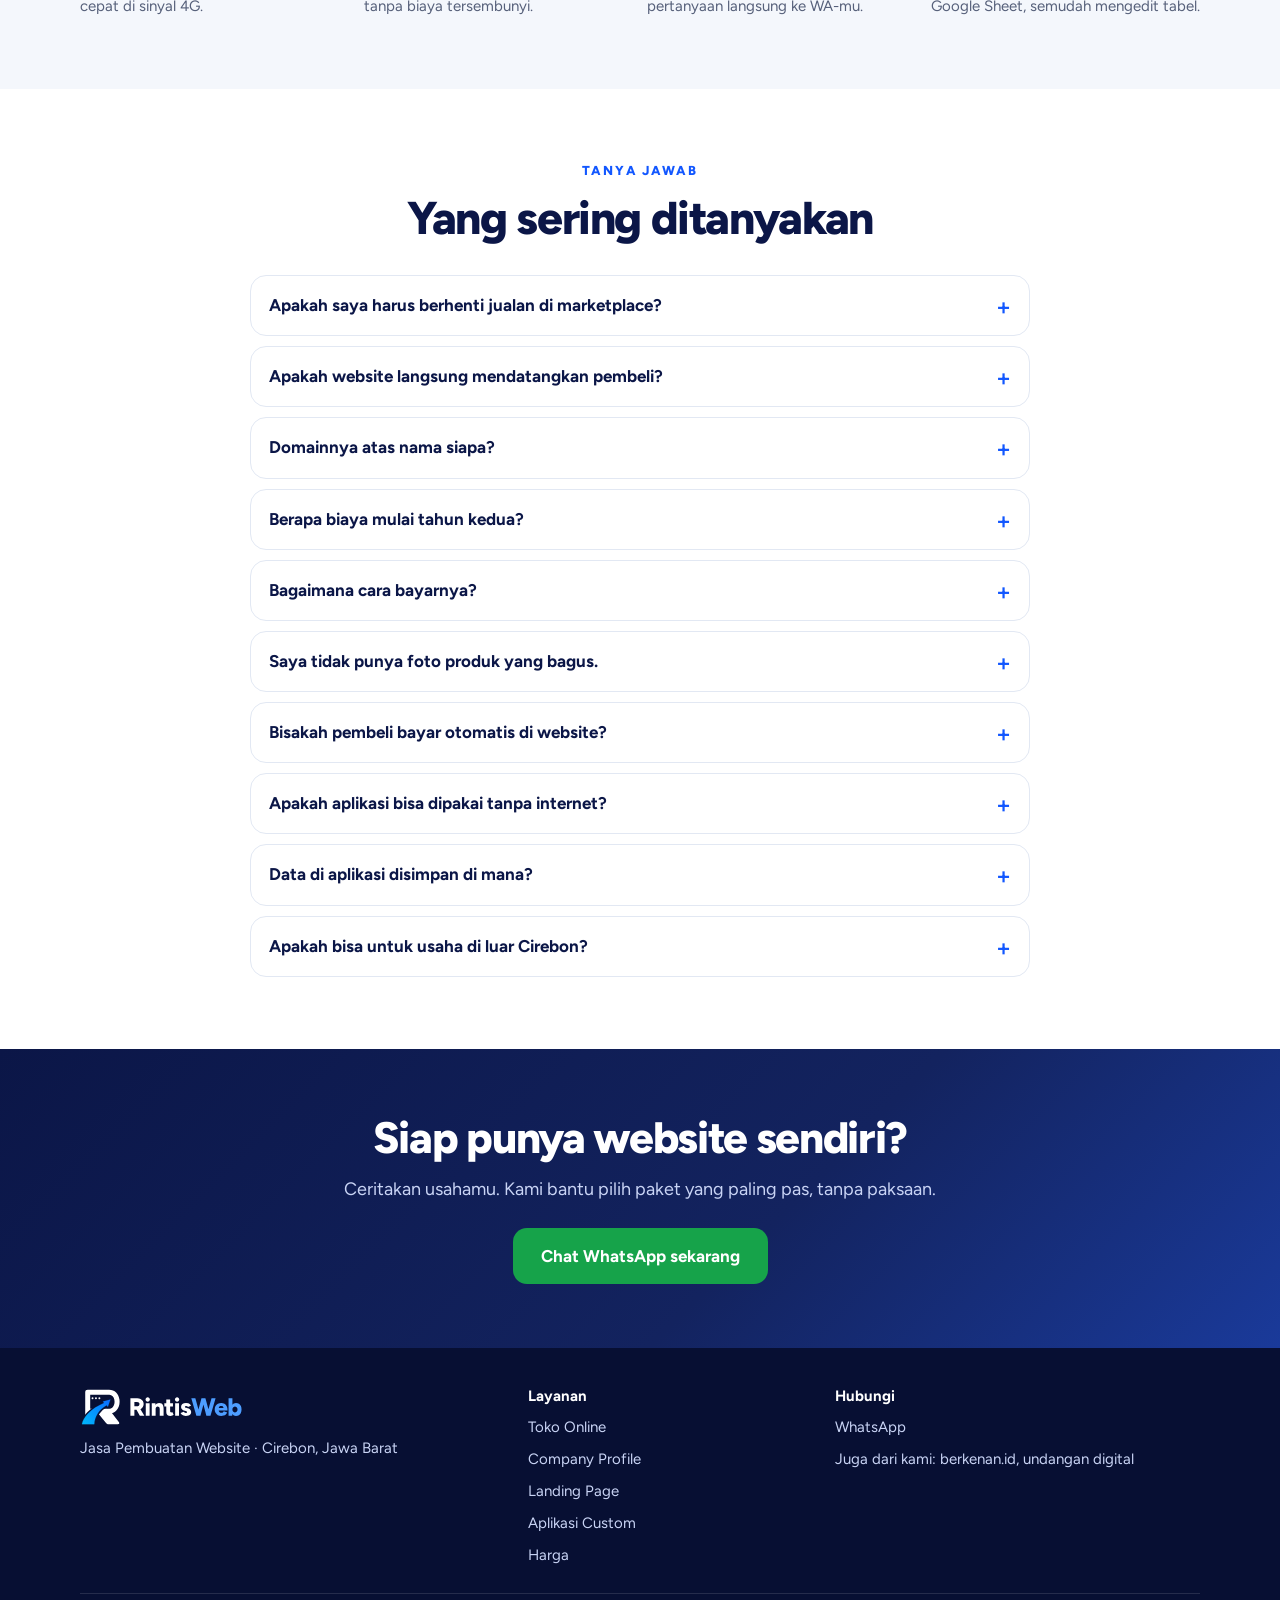
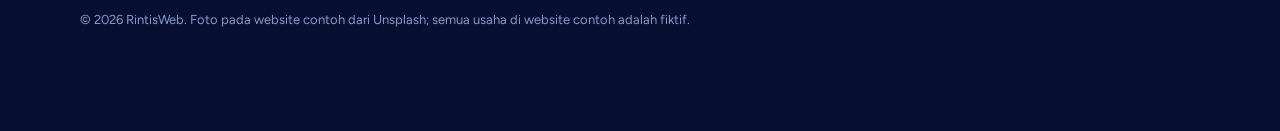
==== commit 4260425b: "Revisi tampilan: favicon berlatar, ikon garis, warna per layanan, timeline cara kerja - Favicon mema" ====
--- a/index.html
+++ b/index.html
@@ -23,7 +23,7 @@
 <link rel="apple-touch-icon" href="assets/logo/png/apple-touch-icon.png">
 <link rel="manifest" href="site.webmanifest">
 <link rel="preload" href="assets/fonts/figtree.woff" as="font" type="font/woff" crossorigin>
-<link rel="stylesheet" href="assets/landing.css?v=20261127a">
+<link rel="stylesheet" href="assets/landing.css?v=20261127c">
 <script type="application/ld+json">
 {
   "@context": "https://schema.org",
@@ -44,6 +44,25 @@
 </head>
 <body>
 <a class="lewati" href="#utama">Lewati ke isi</a>
+<svg width="0" height="0" style="position:absolute" aria-hidden="true" focusable="false">
+  <symbol id="i-toko" viewBox="0 0 24 24"><path d="M4 10v10h16V10"/><path d="M2.5 10 4 4h16l1.5 6"/><path d="M2.5 10a3.1 3.1 0 0 0 6.2 0 3.1 3.1 0 0 0 6.6 0 3.1 3.1 0 0 0 6.2 0"/><path d="M10 20v-5h4v5"/></symbol>
+  <symbol id="i-gedung" viewBox="0 0 24 24"><path d="M3 21h18"/><path d="M5 21V5a2 2 0 0 1 2-2h7a2 2 0 0 1 2 2v16"/><path d="M16 10h2a2 2 0 0 1 2 2v9"/><path d="M9 7h3M9 11h3M9 15h3"/></symbol>
+  <symbol id="i-halaman" viewBox="0 0 24 24"><rect x="3" y="4" width="18" height="16" rx="2"/><path d="M3 9h18"/><path d="M6.5 6.5h.01M9.5 6.5h.01"/><path d="M7 13h10M7 16.5h6"/></symbol>
+  <symbol id="i-aplikasi" viewBox="0 0 24 24"><rect x="3" y="3" width="7" height="7" rx="2"/><rect x="14" y="3" width="7" height="7" rx="2"/><rect x="3" y="14" width="7" height="7" rx="2"/><path d="M17.5 14v7M14 17.5h7"/></symbol>
+  <symbol id="i-kasir" viewBox="0 0 24 24"><path d="M6 2.5h12v19l-3-2-3 2-3-2-3 2z"/><path d="M9 7h6M9 11h6M9 15h3"/></symbol>
+  <symbol id="i-nilai" viewBox="0 0 24 24"><rect x="5" y="4" width="14" height="17" rx="2"/><path d="M9 4V2.5h6V4"/><path d="m9 13 2 2 4-4"/></symbol>
+  <symbol id="i-qr" viewBox="0 0 24 24"><rect x="3" y="3" width="7" height="7" rx="1"/><rect x="14" y="3" width="7" height="7" rx="1"/><rect x="3" y="14" width="7" height="7" rx="1"/><path d="M14 14h3v3M21 14v.01M14 21h.01M17 21h4v-4"/></symbol>
+  <symbol id="i-tiket" viewBox="0 0 24 24"><path d="M4 6h16v4a2 2 0 0 0 0 4v4H4v-4a2 2 0 0 0 0-4z"/><path d="M14 6v2M14 11v2M14 16v2"/></symbol>
+  <symbol id="i-cuci" viewBox="0 0 24 24"><rect x="4" y="2.5" width="16" height="19" rx="2.5"/><circle cx="12" cy="13.5" r="4.5"/><path d="M8 6h.01M11 6h.01"/><path d="M9.5 14.5c1-1 2-1 2.5 0s1.5 1 2.5 0"/></symbol>
+  <symbol id="i-rumah" viewBox="0 0 24 24"><path d="M3 11 12 3.5 21 11"/><path d="M5.5 9.5v11h13v-11"/><path d="M10 20.5V15h4v5.5"/></symbol>
+  <symbol id="i-kilat" viewBox="0 0 24 24"><path d="M13 2 4 14h7l-1 8 9-12h-7z"/></symbol>
+  <symbol id="i-label" viewBox="0 0 24 24"><path d="M3 12V4.5A1.5 1.5 0 0 1 4.5 3H12l9 9-9 9z"/><circle cx="7.5" cy="7.5" r="1.5"/></symbol>
+  <symbol id="i-pesan" viewBox="0 0 24 24"><path d="M21 11.5a8.5 8.5 0 0 1-12.4 7.6L3 21l1.9-5.4A8.5 8.5 0 1 1 21 11.5z"/></symbol>
+  <symbol id="i-pensil" viewBox="0 0 24 24"><path d="M4 20h4L19.5 8.5a2.1 2.1 0 0 0-3-3L5 17z"/><path d="m14.5 7.5 3 3"/></symbol>
+  <symbol id="i-unggah" viewBox="0 0 24 24"><path d="M12 15V4"/><path d="m7 9 5-5 5 5"/><path d="M4 15v4a2 2 0 0 0 2 2h12a2 2 0 0 0 2-2v-4"/></symbol>
+  <symbol id="i-mata" viewBox="0 0 24 24"><path d="M2 12s3.6-7 10-7 10 7 10 7-3.6 7-10 7S2 12 2 12z"/><circle cx="12" cy="12" r="3"/></symbol>
+  <symbol id="i-dunia" viewBox="0 0 24 24"><circle cx="12" cy="12" r="9"/><path d="M3 12h18"/><path d="M12 3a14 14 0 0 1 0 18 14 14 0 0 1 0-18z"/></symbol>
+</svg>
 <p class="peringatan-config" id="peringatan" hidden>Nomor WhatsApp belum diatur. Isi bagian <b>whatsapp</b> di config.js.</p>
 
 <header class="kepala">
@@ -87,10 +106,10 @@
     </div>
   </section>
 
-  <section class="bagian" id="toko-online" aria-labelledby="h-toko">
+  <section class="bagian layanan-bagian warna-toko" id="toko-online" aria-labelledby="h-toko">
     <div class="wadah">
       <div class="kepala-bagian">
-        <p class="label-atas">Toko Online</p>
+        <p class="label-layanan"><span class="ikon-ubin"><svg class="ikon" aria-hidden="true"><use href="#i-toko"/></svg></span>Toko Online</p>
         <h2 id="h-toko">Punya toko online sendiri, cuan maksimal.</h2>
         <p>Pembeli memilih produk, ukuran, dan warna, lalu pesanannya langsung masuk ke WhatsApp-mu, lengkap dengan alamat dan total belanja. Tidak ada potongan per transaksi seperti di marketplace.</p>
       </div>
@@ -141,12 +160,12 @@
     </div>
   </section>
 
-  <section class="bagian abu" id="layanan-lain" aria-label="Company Profile dan Landing Page">
-    <div class="wadah dua-layanan">
-      <article class="layanan" id="company-profile" aria-labelledby="h-cp">
-        <p class="label-atas">Company Profile</p>
+  <section class="bagian layanan-bagian warna-profil" id="company-profile" aria-labelledby="h-cp">
+    <div class="wadah layanan-tata">
+      <div class="layanan-teks">
+        <p class="label-layanan"><span class="ikon-ubin"><svg class="ikon" aria-hidden="true"><use href="#i-gedung"/></svg></span>Company Profile</p>
         <h2 id="h-cp">Bangun Website, Bangun Kepercayaan.</h2>
-        <p>Sebelum menelepon atau datang, calon pelanggan mencari namamu di Google. Profil, layanan, harga, dan testimoni yang rapi membuat mereka yakin memilihmu, bukan pesaing yang lebih dulu muncul.</p>
+        <p class="layanan-isi">Sebelum menelepon atau datang, calon pelanggan mencari namamu di Google. Profil, layanan, harga, dan testimoni yang rapi membuat mereka yakin memilihmu, bukan pesaing yang lebih dulu muncul.</p>
         <ul class="centang">
           <li>Hingga 5 halaman, termasuk layanan dan harga</li>
           <li>Didaftarkan di Google Maps</li>
@@ -154,12 +173,17 @@
           <li>Email bisnis dengan nama usahamu</li>
         </ul>
         <p class="cocok">Cocok untuk klinik, wedding organizer, bengkel, kontraktor, dan sekolah.</p>
-        <div class="grid-contoh satu" id="contoh-company-profile"></div>
-      </article>
-      <article class="layanan" id="landing-page" aria-labelledby="h-lp">
-        <p class="label-atas">Landing Page</p>
+      </div>
+      <div class="grid-contoh satu" id="contoh-company-profile"></div>
+    </div>
+  </section>
+
+  <section class="bagian layanan-bagian warna-landing" id="landing-page" aria-labelledby="h-lp">
+    <div class="wadah layanan-tata">
+      <div class="layanan-teks">
+        <p class="label-layanan"><span class="ikon-ubin"><svg class="ikon" aria-hidden="true"><use href="#i-halaman"/></svg></span>Landing Page</p>
         <h2 id="h-lp">Mudah Ditemukan, Langsung Dihubungi.</h2>
-        <p>Satu halaman berisi semua yang dicari pelanggan: menu atau layanan, harga, jam buka, dan lokasi. Pelanggan tinggal menekan tombol, lalu langsung chat atau datang.</p>
+        <p class="layanan-isi">Satu halaman berisi semua yang dicari pelanggan: menu atau layanan, harga, jam buka, dan lokasi. Pelanggan tinggal menekan tombol, lalu langsung chat atau datang.</p>
         <ul class="centang">
           <li>Jadi dalam 3 hari kerja</li>
           <li>Menu atau layanan lengkap dengan harga</li>
@@ -167,25 +191,25 @@
           <li>Tombol WhatsApp berisi pesan otomatis</li>
         </ul>
         <p class="cocok">Cocok untuk kafe, warung makan, dan jasa rumahan.</p>
-        <div class="grid-contoh satu" id="contoh-landing-page"></div>
-      </article>
-    </div>
-  </section>
-
-  <section class="bagian" id="aplikasi" aria-labelledby="h-aplikasi">
+      </div>
+      <div class="grid-contoh satu" id="contoh-landing-page"></div>
+    </div>
+  </section>
+
+  <section class="bagian layanan-bagian warna-aplikasi" id="aplikasi" aria-labelledby="h-aplikasi">
     <div class="wadah">
       <div class="kepala-bagian">
-        <p class="label-atas">Aplikasi Custom</p>
+        <p class="label-layanan"><span class="ikon-ubin"><svg class="ikon" aria-hidden="true"><use href="#i-aplikasi"/></svg></span>Aplikasi Custom</p>
         <h2 id="h-aplikasi">Kerja Rapi, Usaha Lancar.</h2>
         <p>Aplikasi yang mengikuti cara kerja usahamu, bukan sebaliknya. Bayar sekali, data tetap milikmu, dan bisa dipakai di HP maupun laptop, bahkan saat internet putus.</p>
       </div>
       <div class="grid-aplikasi">
-        <div class="ide-aplikasi"><span aria-hidden="true">🧾</span><h3>Kasir dan stok grosir</h3><p>Harga bertingkat, satuan dus/pak/pcs, kasbon pelanggan, laporan laba harian.</p></div>
-        <div class="ide-aplikasi"><span aria-hidden="true">📝</span><h3>Penilaian guru</h3><p>Bobot nilai otomatis, kuis dikoreksi otomatis, deskripsi rapor otomatis.</p></div>
-        <div class="ide-aplikasi"><span aria-hidden="true">📷</span><h3>Absensi QR</h3><p>Karyawan atau siswa memindai QR, rekap bulanan langsung jadi.</p></div>
-        <div class="ide-aplikasi"><span aria-hidden="true">🎫</span><h3>Antrian dan booking</h3><p>Untuk klinik, barbershop, dan bengkel, dengan pengingat lewat WhatsApp.</p></div>
-        <div class="ide-aplikasi"><span aria-hidden="true">🧺</span><h3>Nota laundry</h3><p>Nota, status cucian, dan kabar "siap diambil" lewat WhatsApp.</p></div>
-        <div class="ide-aplikasi"><span aria-hidden="true">🏠</span><h3>Tagihan kos</h3><p>Tagihan bulanan, status bayar, dan pengingat yang tinggal kirim.</p></div>
+        <div class="ide-aplikasi"><span class="ide-ikon"><svg class="ikon" aria-hidden="true"><use href="#i-kasir"/></svg></span><h3>Kasir dan stok grosir</h3><p>Harga bertingkat, satuan dus/pak/pcs, kasbon pelanggan, laporan laba harian.</p></div>
+        <div class="ide-aplikasi"><span class="ide-ikon"><svg class="ikon" aria-hidden="true"><use href="#i-nilai"/></svg></span><h3>Penilaian guru</h3><p>Bobot nilai otomatis, kuis dikoreksi otomatis, deskripsi rapor otomatis.</p></div>
+        <div class="ide-aplikasi"><span class="ide-ikon"><svg class="ikon" aria-hidden="true"><use href="#i-qr"/></svg></span><h3>Absensi QR</h3><p>Karyawan atau siswa memindai QR, rekap bulanan langsung jadi.</p></div>
+        <div class="ide-aplikasi"><span class="ide-ikon"><svg class="ikon" aria-hidden="true"><use href="#i-tiket"/></svg></span><h3>Antrian dan booking</h3><p>Untuk klinik, barbershop, dan bengkel, dengan pengingat lewat WhatsApp.</p></div>
+        <div class="ide-aplikasi"><span class="ide-ikon"><svg class="ikon" aria-hidden="true"><use href="#i-cuci"/></svg></span><h3>Nota laundry</h3><p>Nota, status cucian, dan kabar "siap diambil" lewat WhatsApp.</p></div>
+        <div class="ide-aplikasi"><span class="ide-ikon"><svg class="ikon" aria-hidden="true"><use href="#i-rumah"/></svg></span><h3>Tagihan kos</h3><p>Tagihan bulanan, status bayar, dan pengingat yang tinggal kirim.</p></div>
       </div>
       <h3 class="judul-contoh" id="contoh-app">Coba aplikasinya langsung</h3>
       <p class="sub-contoh">Dua aplikasi contoh berisi data fiktif. Semuanya bisa dicoba: masukkan barang ke kasir, catat kasbon, ubah nilai siswa, lalu lihat hasilnya berubah otomatis.</p>
@@ -199,7 +223,7 @@
     </div>
   </section>
 
-  <section class="bagian abu" id="harga" aria-labelledby="h-harga">
+  <section class="bagian" id="harga" aria-labelledby="h-harga">
     <div class="wadah">
       <div class="kepala-bagian tengah">
         <p class="label-atas">Harga</p>
@@ -215,37 +239,37 @@
           <div class="grid-perpanjangan" id="grid-perpanjangan"></div>
         </div>
         <div>
-          <h3>Layanan tambahan</h3>
+          <h3>Layanan tambahan (add-on)</h3>
           <ul class="daftar-tambahan" id="daftar-tambahan"></ul>
         </div>
       </div>
     </div>
   </section>
 
-  <section class="bagian" id="cara-kerja" aria-labelledby="h-cara">
+  <section class="bagian abu" id="cara-kerja" aria-labelledby="h-cara">
     <div class="wadah">
       <div class="kepala-bagian tengah">
         <p class="label-atas">Cara kerja</p>
         <h2 id="h-cara">Dari chat sampai online</h2>
       </div>
       <ol class="langkah">
-        <li><b>Chat WhatsApp</b><span>Ceritakan usahamu dan paket yang diminati. Kami balas di hari yang sama.</span></li>
-        <li><b>Kirim bahan</b><span>Logo, foto, daftar produk atau layanan, dan nomor WhatsApp. Kami kirim daftar periksanya.</span></li>
-        <li><b>Lihat draf</b><span>Draf jadi sesuai lama pengerjaan paket. Revisi sampai pas.</span></li>
-        <li><b>Website online</b><span>Setelah pelunasan, website online di domainmu sendiri, lengkap dengan panduan singkat.</span></li>
+        <li><span class="langkah-ikon"><svg class="ikon" aria-hidden="true"><use href="#i-pesan"/></svg><span class="langkah-no">1</span></span><b>Chat WhatsApp</b><span class="langkah-teks">Ceritakan usahamu dan paket yang diminati. Kami balas di hari yang sama.</span></li>
+        <li><span class="langkah-ikon"><svg class="ikon" aria-hidden="true"><use href="#i-unggah"/></svg><span class="langkah-no">2</span></span><b>Kirim bahan</b><span class="langkah-teks">Logo, foto, daftar produk atau layanan, dan nomor WhatsApp. Kami kirim daftar periksanya.</span></li>
+        <li><span class="langkah-ikon"><svg class="ikon" aria-hidden="true"><use href="#i-mata"/></svg><span class="langkah-no">3</span></span><b>Lihat draf</b><span class="langkah-teks">Draf jadi sesuai lama pengerjaan paket. Revisi sampai pas.</span></li>
+        <li><span class="langkah-ikon"><svg class="ikon" aria-hidden="true"><use href="#i-dunia"/></svg><span class="langkah-no">4</span></span><b>Online</b><span class="langkah-teks">Setelah pelunasan, website atau aplikasi siap dipakai, lengkap dengan panduan singkat.</span></li>
       </ol>
       <p class="pembayaran" data-pembayaran>Pembayaran: transfer bank atau QRIS (DP 50%, sisanya sebelum website online).</p>
 
       <div class="keunggulan">
-        <div><h3>Cepat dibuka di HP</h3><p>Dibuat ringan tanpa aplikasi berat, tetap cepat di sinyal 4G.</p></div>
-        <div><h3>Harga jelas di depan</h3><p>Semua harga tertulis di halaman ini, tanpa biaya tersembunyi.</p></div>
-        <div><h3>Pesanan masuk WhatsApp</h3><p>Tidak perlu aplikasi baru. Pesanan dan pertanyaan langsung ke WA-mu.</p></div>
-        <div><h3>Bisa diubah sendiri</h3><p>Harga dan stok toko online diatur lewat Google Sheet, semudah mengedit tabel.</p></div>
-      </div>
-    </div>
-  </section>
-
-  <section class="bagian abu" id="tanya-jawab" aria-labelledby="h-faq">
+        <div><span class="keunggulan-ikon"><svg class="ikon" aria-hidden="true"><use href="#i-kilat"/></svg></span><h3>Cepat dibuka di HP</h3><p>Dibuat ringan tanpa aplikasi berat, tetap cepat di sinyal 4G.</p></div>
+        <div><span class="keunggulan-ikon"><svg class="ikon" aria-hidden="true"><use href="#i-label"/></svg></span><h3>Harga jelas di depan</h3><p>Semua harga tertulis di halaman ini, tanpa biaya tersembunyi.</p></div>
+        <div><span class="keunggulan-ikon"><svg class="ikon" aria-hidden="true"><use href="#i-pesan"/></svg></span><h3>Pesanan masuk WhatsApp</h3><p>Tidak perlu aplikasi baru. Pesanan dan pertanyaan langsung ke WA-mu.</p></div>
+        <div><span class="keunggulan-ikon"><svg class="ikon" aria-hidden="true"><use href="#i-pensil"/></svg></span><h3>Bisa diubah sendiri</h3><p>Harga dan stok toko online diatur lewat Google Sheet, semudah mengedit tabel.</p></div>
+      </div>
+    </div>
+  </section>
+
+  <section class="bagian" id="tanya-jawab" aria-labelledby="h-faq">
     <div class="wadah sempit">
       <div class="kepala-bagian tengah">
         <p class="label-atas">Tanya jawab</p>
@@ -307,6 +331,6 @@
 <a class="wa-melayang" data-wa aria-label="Chat WhatsApp RintisWeb"><svg viewBox="0 0 24 24" fill="currentColor" aria-hidden="true"><path d="M12 2a10 10 0 0 0-8.6 15.1L2 22l5-1.3A10 10 0 1 0 12 2Zm0 18.2a8.2 8.2 0 0 1-4.2-1.2l-.3-.2-3 .8.8-2.9-.2-.3A8.2 8.2 0 1 1 12 20.2Zm4.5-6.1c-.2-.1-1.5-.7-1.7-.8-.2-.1-.4-.1-.6.1l-.8 1c-.1.2-.3.2-.5.1a6.7 6.7 0 0 1-3.3-2.9c-.3-.4.2-.4.7-1.3.1-.2 0-.3 0-.4l-.8-1.8c-.2-.5-.4-.4-.6-.4h-.5a1 1 0 0 0-.7.3 3 3 0 0 0-.9 2.2 5.2 5.2 0 0 0 1.1 2.7 11.8 11.8 0 0 0 4.5 4c1.7.7 2.3.8 3.2.6.5-.1 1.5-.6 1.7-1.2.2-.6.2-1.1.1-1.2l-.4-.2Z"/></svg></a>
 
 <script src="config.js?v=20261127b"></script>
-<script src="assets/landing.js?v=20261127a"></script>
+<script src="assets/landing.js?v=20261127b"></script>
 </body>
 </html>
--- a/assets/landing.css
+++ b/assets/landing.css
@@ -218,16 +218,28 @@
 .daftar-tambahan b { white-space: nowrap; color: var(--navy); }
 
 /* Cara kerja */
-.langkah { list-style: none; counter-reset: langkah; margin: 0; padding: 0; display: grid; gap: 14px; }
-@media (min-width: 760px) { .langkah { grid-template-columns: repeat(4, 1fr); } }
-.langkah li { counter-increment: langkah; background: var(--kartu); border: 1px solid var(--garis); border-radius: var(--radius); padding: 20px; }
-.langkah li::before { content: counter(langkah); display: grid; place-items: center; width: 36px; height: 36px; border-radius: 12px; background: var(--navy); color: #fff; font-weight: 800; margin-bottom: 12px; }
+/* Cara kerja: timeline rata tengah. Di HP garis dan panah ke bawah, di layar lebar ke kanan. */
+.langkah { list-style: none; margin: 0 auto; padding: 0; display: grid; gap: 44px; max-width: 440px; }
+.langkah li { position: relative; text-align: center; background: var(--kartu); border: 1px solid var(--garis); border-radius: var(--radius); padding: 24px 20px 20px; box-shadow: var(--bayang-kecil); }
+.langkah-ikon { position: relative; display: grid; place-items: center; width: 58px; height: 58px; margin: 0 auto 12px; border-radius: 18px; background: linear-gradient(135deg, var(--biru), var(--cyan)); color: #fff; box-shadow: 0 10px 22px rgba(18, 87, 255, .25); }
+.langkah-ikon .ikon { width: 27px; height: 27px; }
+.langkah-no { position: absolute; top: -9px; right: -9px; width: 26px; height: 26px; border-radius: 50%; background: var(--navy); color: #fff; font-size: 13px; font-weight: 800; display: grid; place-items: center; border: 2px solid #fff; }
 .langkah b { display: block; font-size: 18px; color: var(--navy); margin-bottom: 4px; }
-.langkah span { color: var(--redup); font-size: 15px; line-height: 1.5; }
+.langkah-teks { display: block; color: var(--redup); font-size: 15px; line-height: 1.5; }
+.langkah li:not(:last-child)::before { content: ""; position: absolute; left: 50%; top: 100%; width: 2px; height: 36px; background: linear-gradient(var(--biru), var(--cyan)); transform: translateX(-50%); }
+.langkah li:not(:last-child)::after { content: ""; position: absolute; left: 50%; top: calc(100% + 34px); border-left: 7px solid transparent; border-right: 7px solid transparent; border-top: 9px solid var(--cyan); transform: translateX(-50%); }
+@media (min-width: 900px) {
+  .langkah { grid-template-columns: repeat(4, minmax(0, 1fr)); gap: 40px; max-width: none; }
+  .langkah li:not(:last-child)::before { left: 100%; top: 50%; width: 32px; height: 2px; transform: translateY(-50%); background: linear-gradient(90deg, var(--biru), var(--cyan)); }
+  .langkah li:not(:last-child)::after { left: calc(100% + 30px); top: 50%; border-top: 7px solid transparent; border-bottom: 7px solid transparent; border-left: 9px solid var(--cyan); border-right: 0; transform: translateY(-50%); }
+}
 .pembayaran { text-align: center; color: var(--redup); margin: 20px 0 0; font-size: 15px; }
 .keunggulan { display: grid; gap: 14px; margin-top: 40px; }
 @media (min-width: 760px) { .keunggulan { grid-template-columns: repeat(4, 1fr); } }
-.keunggulan div { border-left: 3px solid var(--biru); padding: 4px 0 4px 16px; }
+.keunggulan div { padding: 0; }
+.keunggulan-ikon { display: grid; place-items: center; width: 46px; height: 46px; border-radius: 14px; background: var(--biru-muda); color: var(--biru); margin-bottom: 10px; }
+.keunggulan-ikon .ikon { width: 23px; height: 23px; }
+@media (max-width: 759px) { .keunggulan { grid-template-columns: repeat(2, minmax(0, 1fr)); gap: 18px 14px; } }
 .keunggulan h3 { font-size: 17px; color: var(--navy); margin-bottom: 4px; }
 .keunggulan p { margin: 0; color: var(--redup); font-size: 15px; line-height: 1.5; }
 
@@ -279,7 +291,7 @@
 .grid-aplikasi { display: grid; grid-template-columns: repeat(2, minmax(0, 1fr)); gap: 12px; }
 @media (min-width: 900px) { .grid-aplikasi { grid-template-columns: repeat(3, minmax(0, 1fr)); gap: 16px; } }
 .ide-aplikasi { background: var(--latar-2); border: 1px solid var(--garis); border-radius: var(--radius); padding: 16px; }
-.ide-aplikasi span { font-size: 26px; display: block; margin-bottom: 6px; }
+.ide-aplikasi > span:not(.ide-ikon) { font-size: 26px; display: block; margin-bottom: 6px; }
 .ide-aplikasi h3 { font-size: 16px; color: var(--navy); margin-bottom: 4px; letter-spacing: -.01em; }
 .ide-aplikasi p { margin: 0; font-size: 14px; color: var(--redup); line-height: 1.45; }
 @media (min-width: 720px) { .grid-contoh.dua { grid-template-columns: repeat(2, minmax(0, 1fr)); } }
@@ -294,3 +306,52 @@
 .ajakan-aplikasi { margin-top: 20px; display: grid; gap: 12px; align-items: center; background: var(--biru-muda); border: 1px solid #cfdcff; border-radius: var(--radius); padding: 18px 20px; }
 .ajakan-aplikasi p { margin: 0; font-weight: 700; color: var(--navy); }
 @media (min-width: 760px) { .ajakan-aplikasi { grid-template-columns: 1fr auto; } }
+
+
+/* =================================================================== Ikon garis dan warna per layanan */
+.ikon { width: 22px; height: 22px; fill: none; stroke: currentColor; stroke-width: 2; stroke-linecap: round; stroke-linejoin: round; flex: none; }
+.warna-toko { --w: #1257ff; --w-muda: #eef3ff; --w-garis: #cddcff; }
+.warna-profil { --w: #7c3aed; --w-muda: #f5f0ff; --w-garis: #e1d5ff; }
+.warna-landing { --w: #0d9488; --w-muda: #eafaf6; --w-garis: #c3ece2; }
+.warna-aplikasi { --w: #ea580c; --w-muda: #fff4ec; --w-garis: #fdd8bf; }
+.ikon-ubin { display: grid; place-items: center; width: 34px; height: 34px; border-radius: 11px; background: var(--w, var(--biru)); color: #fff; flex: none; }
+.ikon-ubin .ikon { width: 19px; height: 19px; }
+
+/* Bagian layanan: latar berwarna dan garis atas supaya perpindahan layanan terasa */
+.layanan-bagian { background: var(--w-muda); box-shadow: inset 0 4px 0 var(--w); }
+.label-layanan { display: inline-flex; align-items: center; gap: 10px; margin: 0 0 14px; padding: 5px 16px 5px 5px; border-radius: 999px; background: #fff; border: 1px solid var(--w-garis); color: var(--w); font-size: 15px; font-weight: 800; letter-spacing: .02em; box-shadow: var(--bayang-kecil); }
+.kepala-bagian p.label-layanan { margin: 0 0 14px; font-size: 15px; color: var(--w); }
+.layanan-bagian .judul-contoh { color: var(--navy); }
+.layanan-bagian .kartu-contoh .jenis { color: var(--w); }
+.layanan-bagian .kartu-contoh .tombol-utama { background: var(--w); }
+.layanan-bagian .kartu-contoh .tombol-utama:hover { filter: brightness(.92); }
+.layanan-bagian .kartu-contoh .layar { background: linear-gradient(160deg, var(--w-muda), #fff); }
+.layanan-tata { display: grid; gap: 26px; align-items: center; }
+@media (min-width: 960px) { .layanan-tata { grid-template-columns: minmax(0, 1.1fr) minmax(0, .9fr); gap: 48px; } }
+.layanan-teks h2 { font-size: clamp(28px, 5.5vw, 42px); font-weight: 800; color: var(--navy); letter-spacing: -.03em; margin-bottom: 12px; }
+.layanan-isi { color: var(--redup); font-size: 18px; margin: 0 0 16px; }
+.layanan-bagian .centang li::before { background: #fff; color: var(--w); border: 1px solid var(--w-garis); }
+.layanan-bagian .cocok { margin: 14px 0 0; }
+.layanan-bagian .grid-contoh.satu .kartu-contoh { flex-direction: row; }
+@media (max-width: 420px) { .layanan-bagian .grid-contoh.satu .kartu-contoh { flex-direction: column; } }
+.layanan-bagian .kalkulator .tombol-utama { background: var(--w); }
+.layanan-bagian .ide-aplikasi { background: #fff; border-color: var(--w-garis); }
+.ide-ikon { display: grid; place-items: center; width: 42px; height: 42px; border-radius: 12px; background: var(--w-muda); color: var(--w); margin-bottom: 10px; }
+.ide-ikon .ikon { width: 22px; height: 22px; }
+.layanan-bagian .ajakan-aplikasi { background: #fff; border-color: var(--w-garis); }
+
+/* Kartu layanan di hero dan kartu harga memakai warna layanannya */
+.kartu-layanan a { border-top: 4px solid var(--w); }
+.kartu-layanan .unggul { border-color: var(--w); border-top-width: 4px; }
+.kartu-layanan .kepala-kartu { display: flex; align-items: center; gap: 10px; }
+.kartu-layanan .nama { color: var(--w); }
+.kartu-layanan .panah { color: var(--w); }
+.kartu-layanan .lencana { background: var(--w); }
+@media (max-width: 759px) { .kartu-layanan .ikon-ubin { width: 30px; height: 30px; border-radius: 9px; } .kartu-layanan .ikon-ubin .ikon { width: 17px; height: 17px; } .kartu-layanan .kepala-kartu { gap: 7px; } }
+.paket { border-top: 5px solid var(--w); }
+.paket.unggul { border-color: var(--w); border-top-width: 5px; }
+.paket .kepala-paket { display: flex; align-items: center; gap: 10px; }
+.paket .slogan { color: var(--w); }
+.paket .lencana { background: var(--w); }
+.paket .tombol-garis:hover { border-color: var(--w); color: var(--w); }
+.paket.unggul .tombol-utama { background: var(--w); }
